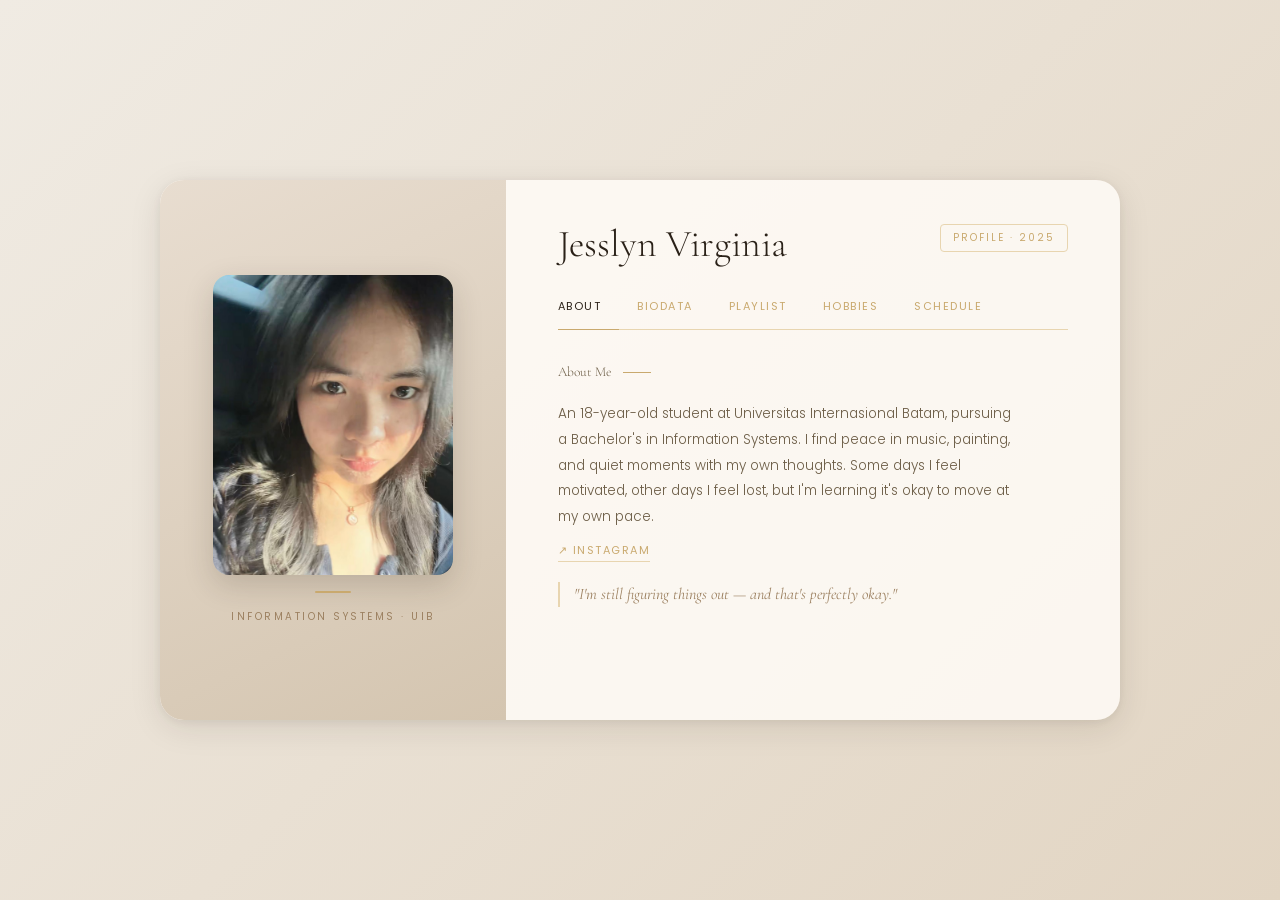
==== biodata.html @ 14ad8338 "Revision restore" ====
<!DOCTYPE html>
<html lang="en">
<head>
<meta charset="UTF-8">
<title>Jesslyn Virginia</title>

<!-- Google Fonts: Cormorant for elegant headings, Poppins for body text -->
<link href="https://fonts.googleapis.com/css2?family=Cormorant+Garamond:ital,wght@0,300;0,400;0,600;1,400&family=Poppins:wght@300;400;500&display=swap" rel="stylesheet">

<style>

/* ================================
   RESET - remove browser defaults
================================ */
* {
    margin: 0;
    padding: 0;
    box-sizing: border-box;
}

/* ================================
   BODY - page background
================================ */
body {
    font-family: 'Poppins', sans-serif;
    min-height: 100vh;
    display: flex;
    justify-content: center;
    align-items: center;
    padding: 30px 20px;

    /* warm cream gradient background */
    background: linear-gradient(135deg, #f0ebe3 0%, #e2d5c3 100%);
}

main {
    width: 100%;
    display: flex;
    justify-content: center;
}
/* ================================
   CARD - main container
================================ */
.card {
    width: 960px;
    max-width: 100%;
    min-height: 540px;
    background: rgba(255, 252, 247, 0.85);
    border-radius: 24px;
    display: flex;
    box-shadow: 0 8px 32px rgba(42, 33, 24, 0.10),
                0 2px 8px  rgba(42, 33, 24, 0.06);

    /* slide-up animation when page loads */
    animation: appear 0.7s ease both;
}

@keyframes appear {
    from { opacity: 0; transform: translateY(20px); }
    to   { opacity: 1; transform: translateY(0); }
}

/* ================================
   LEFT PANEL - photo
================================ */
.left-panel {
    width: 36%;
    background: linear-gradient(155deg, #e8ddd0, #d4c5b0);
    border-radius: 24px 0 0 24px;
    display: flex;
    flex-direction: column;
    justify-content: center;
    align-items: center;
    padding: 50px 30px;
    gap: 16px;
}

.photo-wrap {
    width: 240px;
    height: 300px;
    border-radius: 16px;
    overflow: hidden;
    box-shadow: 0 10px 30px rgba(42, 33, 24, 0.18);
    transition: transform 0.4s ease, box-shadow 0.4s ease;
}

.photo-wrap:hover {
    transform: scale(1.04) rotate(0.5deg);
    box-shadow: 0 18px 40px rgba(42, 33, 24, 0.25);
}

.photo-wrap img {
    width: 100%;
    height: 100%;
    object-fit: cover;
}

/* small label below photo */
.photo-label {
    font-size: 10px;
    letter-spacing: 2.5px;
    text-transform: uppercase;
    color: #9c8060;
    text-align: center;
}

/* decorative gold line */
.gold-line {
    width: 36px;
    height: 1.5px;
    background: #c9a96e;
    border-radius: 2px;
}

/* ================================
   RIGHT PANEL - content
================================ */
.right-panel {
    flex: 1;
    padding: 44px 52px;
    display: flex;
    flex-direction: column;
    position: relative;
    min-width: 0; /* prevents flex child from overflowing */
    overflow: hidden;
}

/* big name heading */
.name-title {
    font-family: 'Cormorant Garamond', serif;
    font-size: 38px;
    font-weight: 300;
    color: #2a2118;
    line-height: 1.1;
    margin-bottom: 32px;
}


/* small badge top right */
.badge {
    position: absolute;
    top: 44px;
    right: 52px;
    font-size: 10px;
    letter-spacing: 2px;
    text-transform: uppercase;
    color: #c9a96e;
    border: 1px solid #e8d5b0;
    padding: 5px 12px;
    border-radius: 4px;
}

/* ================================
   TABS - navigation buttons
================================ */
.tabs {
    display: flex;
    gap: 0;
    border-bottom: 1px solid #e8d5b0;
    margin-bottom: 30px;
}

.tabs button {
    background: none;
    border: none;
    font-family: 'Poppins', sans-serif;
    font-size: 11px;
    font-weight: 400;
    letter-spacing: 1.5px;
    text-transform: uppercase;
    color: #c9a96e;
    cursor: pointer;
    padding: 0 18px 14px;
    border-bottom: 1.5px solid transparent;
    margin-bottom: -1px;
    transition: color 0.25s, border-color 0.25s;
}

.tabs button:first-child {
    padding-left: 0;
}

.tabs button:hover {
    color: #8b6f47;
}

.tabs button.active {
    color: #2a2118;
    border-bottom-color: #c9a96e;
}

/* ================================
   SECTIONS - content for each tab
================================ */
.section {
    display: none;
    min-width: 0;
}

.section.active {
    display: block;
    animation: fadeUp 0.35s ease both;
}

@keyframes fadeUp {
    from { opacity: 0; transform: translateY(8px); }
    to   { opacity: 1; transform: translateY(0); }
}

/* section heading */
.section-title {
    font-family: 'Cormorant Garamond', serif;
    font-size: 22px;
    font-weight: 400;
    color: #2a2118;
    margin-bottom: 16px;
    display: flex;
    align-items: center;
    gap: 12px;
}

/* short decorative line after heading */
.section-title::after {
    content: '';
    display: inline-block;
    width: 28px;
    height: 1px;
    background: #c9a96e;
}

/* ================================
   ABOUT
================================ */
#about p {
    font-size: 13.5px;
    line-height: 1.9;
    color: #6b5c45;
    font-weight: 300;
    max-width: 460px;
}

#about a {
    display: inline-block;
    margin-top: 12px;
    font-size: 11px;
    letter-spacing: 1.5px;
    text-transform: uppercase;
    color: #c9a96e;
    text-decoration: none;
    border-bottom: 1px solid #e8d5b0;
    padding-bottom: 2px;
    transition: color 0.2s;
}

#about a:hover {
    color: #8b6f47;
}

.quote {
    margin-top: 20px;
    font-family: 'Cormorant Garamond', serif;
    font-style: italic;
    font-size: 16px;
    color: #9c8060;
    border-left: 2px solid #e8d5b0;
    padding-left: 14px;
    line-height: 1.6;
}

/* ================================
   BIODATA
================================ */
.bio-grid {
    display: grid;
    grid-template-columns: 1fr 1fr;
    gap: 10px 20px;
}

.bio-item {
    padding: 11px 14px;
    background: rgba(255, 255, 255, 0.6);
    border: 1px solid #e8d5b0;
    border-radius: 6px;
}

.bio-label {
    font-size: 9px;
    letter-spacing: 2px;
    text-transform: uppercase;
    color: #c9a96e;
    margin-bottom: 4px;
}

.bio-value {
    font-size: 13px;
    color: #2a2118;
}

/* ================================
   PLAYLIST
================================ */
.song-list {
    display: flex;
    flex-direction: column;
    gap: 8px;
}

.song-item {
    display: flex;
    align-items: center;
    gap: 14px;
    padding: 11px 16px;
    background: rgba(255, 255, 255, 0.5);
    border: 1px solid #e8d5b0;
    border-radius: 6px;
    transition: background 0.2s, border-color 0.2s;
}

.song-item:hover,
.song-item.playing {
    background: rgba(201, 169, 110, 0.08);
    border-color: rgba(201, 169, 110, 0.5);
}

.song-number {
    font-family: 'Cormorant Garamond', serif;
    font-style: italic;
    font-size: 16px;
    color: #c9a96e;
    min-width: 22px;
}

.song-info {
    flex: 1;
}

.song-title {
    font-size: 13.5px;
    color: #2a2118;
}

.song-artist {
    font-size: 11px;
    color: #c9a96e;
    margin-top: 2px;
}

.play-btn {
    width: 30px;
    height: 30px;
    border-radius: 50%;
    border: 1px solid #e8d5b0;
    background: white;
    color: #8b6f47;
    font-size: 10px;
    cursor: pointer;
    display: flex;
    align-items: center;
    justify-content: center;
    transition: background 0.2s, color 0.2s, transform 0.2s;
}

.play-btn:hover {
    background: #c9a96e;
    color: white;
    transform: scale(1.1);
}

.play-btn.paused {
    background: #c9a96e;
    color: white;
}

/* ================================
   HOBBIES
================================ */
.hobby-row {
    display: flex;
    gap: 12px;
    overflow-x: auto;
    padding-bottom: 8px;
    max-width: 100%;
    min-width: 0;
}

.hobby-row::-webkit-scrollbar { height: 3px; }
.hobby-row::-webkit-scrollbar-thumb {
    background: #e8d5b0;
    border-radius: 2px;
}

.hobby-card {
    flex: 0 0 148px;
    border-radius: 6px;
    overflow: hidden;
    border: 1px solid #e8d5b0;
    background: rgba(255, 255, 255, 0.5);
    transition: transform 0.3s ease, box-shadow 0.3s ease;
}

.hobby-card:hover {
    transform: translateY(-6px);
    box-shadow: 0 12px 28px rgba(42, 33, 24, 0.10);
}

.hobby-card img {
    width: 100%;
    height: 105px;
    object-fit: cover;
    display: block;
    transition: transform 0.4s ease;
}

.hobby-card:hover img {
    transform: scale(1.07);
}

.hobby-info {
    padding: 10px 12px;
}

.hobby-name {
    font-size: 12px;
    font-weight: 500;
    color: #2a2118;
}

.hobby-desc {
    font-size: 11px;
    color: #c9a96e;
    margin-top: 3px;
    line-height: 1.4;
}

.hobby-note {
    margin-top: 14px;
    font-family: 'Cormorant Garamond', serif;
    font-style: italic;
    font-size: 13px;
    color: #9c8060;
}

/* ================================
   SCHEDULE
================================ */
.schedule-table {
    width: 100%;
    border-collapse: collapse;
    font-size: 13px;
    margin-top: 4px;
}

.schedule-table thead th {
    text-align: left;
    padding: 10px 14px;
    font-size: 9px;
    letter-spacing: 2px;
    text-transform: uppercase;
    color: #c9a96e;
    font-weight: 400;
    border-bottom: 1px solid #e8d5b0;
}

.schedule-table tbody td {
    padding: 10px 14px;
    color: #6b5c45;
    border-bottom: 1px solid #f5ede0;
    transition: background 0.2s;
}

.schedule-table tbody td:first-child {
    font-family: 'Cormorant Garamond', serif;
    font-style: italic;
    font-size: 15px;
    color: #8b6f47;
}

.schedule-table tbody tr:hover td {
    background: rgba(201, 169, 110, 0.05);
}

/* ================================
   RESPONSIVE - mobile view
================================ */
@media (max-width: 720px) {
    .card {
        flex-direction: column;
    }
    .left-panel {
        width: 100%;
        border-radius: 24px 24px 0 0;
        padding: 36px 20px;
    }
    .right-panel {
        padding: 32px 24px;
    }
    .name-title {
        font-size: 28px;
    }
    .bio-grid {
        grid-template-columns: 1fr;
    }
    .badge {
        display: none;
    }
}

</style>
</head>
<body>
<main>
    <div class="card">

    <!-- ===== LEFT PANEL ===== -->
        <div class="left-panel">
            <div class="photo-wrap">
                <img src="Photo.jpeg" alt="Jesslyn Virginia">
            </div>
            <div class="gold-line"></div>
            <p class="photo-label">Information Systems · UIB</p>
        </div>

    <!-- ===== RIGHT PANEL ===== -->
        <div class="right-panel">

        <!-- badge top right corner -->
            <div class="badge">Profile · 2025</div>

        <!-- big name -->
            <h1 class="name-title">Jesslyn Virginia</h1>

        <!-- TABS -->
        
            <nav class="tabs">
                <button class="active" onclick="openTab('about', this)">About</button>
                <button onclick="openTab('biodata', this)">Biodata</button>
                <button onclick="openTab('playlist', this)">Playlist</button>
                <button onclick="openTab('hobby', this)">Hobbies</button>
                <button onclick="openTab('schedule', this)">Schedule</button>
            </nav>

        <!-- ===== ABOUT ===== -->
            <section id="about" class="section active">
                <p class="section-title">About Me</p>
                <p>
                    An 18-year-old student at Universitas Internasional Batam, pursuing a
                    Bachelor's in Information Systems. I find peace in music, painting, and
                    quiet moments with my own thoughts. Some days I feel motivated, other days
                    I feel lost, but I'm learning it's okay to move at my own pace.
                </p>
                <a href="https://www.instagram.com/jesslynvirginiaa/" target="_blank">↗ Instagram</a>
                <blockquote class="quote">
                    "I'm still figuring things out — and that's perfectly okay."
                </blockquote>
            </section>

        <!-- ===== BIODATA ===== -->
            <section id="biodata" class="section">
                <p class="section-title">Biodata</p>
                <div class="bio-grid">
                    <div class="bio-item">
                        <div class="bio-label">Full Name</div>
                        <div class="bio-value">Jesslyn Virginia</div>
                    </div>
                    <div class="bio-item">
                        <div class="bio-label">Student ID</div>
                        <div class="bio-value">2531041</div>
                    </div>
                    <div class="bio-item">
                        <div class="bio-label">Major</div>
                        <div class="bio-value">Information Systems</div>
                    </div>
                    <div class="bio-item">
                        <div class="bio-label">University</div>
                        <div class="bio-value">Universitas Internasional Batam</div>
                    </div>
                    <div class="bio-item">
                        <div class="bio-label">Semester</div>
                        <div class="bio-value">2</div>
                    </div>
                    <div class="bio-item">
                        <div class="bio-label">Email</div>
                        <div class="bio-value">jesslynvirginia2@gmail.com</div>
                    </div>
                </div>
            </section>

        <!-- ===== PLAYLIST ===== -->
            <section id="playlist" class="section">
                <p class="section-title">Playlist</p>
                <div class="song-list">

                    <div class="song-item" id="item-song1">
                        <span class="song-number">01</span>
                        <div class="song-info">
                            <div class="song-title">梦臆</div>
                            <div class="song-artist">邹沛沛</div>
                        </div>
                        <button class="play-btn" onclick="playSong('song1', this, 'item-song1')">▶</button>
                    </div>

                    <div class="song-item" id="item-song2">
                        <span class="song-number">02</span>
                        <div class="song-info">
                            <div class="song-title">惦念你</div>
                            <div class="song-artist">邹沛沛</div>
                        </div>
                        <button class="play-btn" onclick="playSong('song2', this, 'item-song2')">▶</button>
                    </div>

                    <div class="song-item" id="item-song3">
                        <span class="song-number">03</span>
                        <div class="song-info">
                            <div class="song-title">沉溺</div>
                            <div class="song-artist">邹沛沛</div>
                        </div>
                        <button class="play-btn" onclick="playSong('song3', this, 'item-song3')">▶</button>
                    </div>

                    <div class="song-item" id="item-song4">
                        <span class="song-number">04</span>
                        <div class="song-info">
                            <div class="song-title">恋人未满</div>
                            <div class="song-artist">胜屿</div>
                        </div>
                        <button class="play-btn" onclick="playSong('song4', this, 'item-song4')">▶</button>
                    </div>

                </div>

            <!-- hidden audio files -->
                <audio id="song1" src="mengyi.mp3"></audio>
                <audio id="song2" src="dnn.mp3"></audio>
                <audio id="song3" src="chenni.mp3"></audio>
                <audio id="song4" src="lrwm.mp3"></audio>
            </section>

        <!-- ===== HOBBIES ===== -->
            <section id="hobby" class="section">
                <p class="section-title">Hobbies</p>
                <div class="hobby-row">

                    <figure class="hobby-card">
                        <img src="Painting.jpeg" alt="Painting">
                        <figcaption class="hobby-info">
                            <div class="hobby-name">Painting</div>
                            <div class="hobby-desc">Emotions through color</div>
                        </figcaption>
                    </figure>

                    <figure class="hobby-card">
                        <img src="digi.jpeg" alt="Digital Art">
                        <figcaption class="hobby-info">
                            <div class="hobby-name">Digital Art</div>
                            <div class="hobby-desc">Thoughts brought to life</div>
                        </figcaption>
                    </figure>

                    <figure class="hobby-card">
                        <img src="digi2.jpeg" alt="Digital Art">
                        <figcaption class="hobby-info">
                            <div class="hobby-name">Digital Art</div>
                            <div class="hobby-desc">Blending colors freely</div>
                        </figcaption>
                    </figure>

                    <figure class="hobby-card">
                        <img src="flower.jpeg" alt="Flower Arrangement">
                        <figcaption class="hobby-info">
                            <div class="hobby-name">Florals</div>
                            <div class="hobby-desc">Calm in every bloom</div>
                        </figcaption>
                    </figure>

                    <figure class="hobby-card">
                        <img src="crochet.jpeg" alt="Crochet">
                        <figcaption class="hobby-info">
                            <div class="hobby-name">Crochet</div>
                            <div class="hobby-desc">Handcrafted with love</div>
                        </figcaption>
                    </figure>

                </div>
                <p class="hobby-note">These hobbies help me balance study and life.</p>
            </section>

        <!-- ===== SCHEDULE ===== -->
            <section id="schedule" class="section">
                <p class="section-title">Class Schedule</p>
                <div style="overflow-x: auto;">
                    <table class="schedule-table">
                        <thead>
                            <tr>
                                <th>Day</th>
                                <th>Time</th>
                                <th>Course</th>
                                <th>Room</th>
                            </tr>
                        </thead>
                        <tbody>
                            <tr><td>Monday</td>   <td>09:00 – 10:40</td><td>English II</td>        <td>A412</td></tr>
                            <tr><td>Monday</td>   <td>13:10 – 15:40</td><td>Operating Systems</td> <td>A314</td></tr>
                            <tr><td>Monday</td>   <td>20:35 – 22:15</td><td>Pancasila</td>         <td>Online</td></tr>
                            <tr><td>Tuesday</td>  <td>09:00 – 11:30</td><td>Database Systems</td>  <td>A316</td></tr>
                            <tr><td>Tuesday</td>  <td>13:10 – 15:40</td><td>Web Design</td>        <td>A316</td></tr>
                            <tr><td>Wednesday</td><td>09:00 – 11:30</td><td>Data Structures</td>   <td>A406</td></tr>
                            <tr><td>Wednesday</td><td>13:10 – 15:40</td><td>2D Animation</td>      <td>A406</td></tr>
                        </tbody>
                    </table>
                </div>
            </section>

        </div>
    </div>

</main>
<!-- ================================
     JAVASCRIPT
================================ -->
<script>

// ---- SWITCH TAB FUNCTION ----
function openTab(tabName, button) {

    // 1. hide all sections
    document.querySelectorAll('.section').forEach(function(s) {
        s.classList.remove('active');
    });

    // 2. deactivate all tab buttons
    document.querySelectorAll('.tabs button').forEach(function(b) {
        b.classList.remove('active');
    });

    // 3. show the selected section
    document.getElementById(tabName).classList.add('active');

    // 4. mark the clicked button as active
    button.classList.add('active');
}


// ---- PLAY / PAUSE SONG FUNCTION ----
function playSong(songId, button, itemId) {

    // get the audio element by id
    var song = document.getElementById(songId);

    // 1. stop all other songs first
    document.querySelectorAll('audio').forEach(function(a) {
        if (a !== song) {
            a.pause();
            a.currentTime = 0;
        }
    });

    // 2. reset all buttons and row highlights
    document.querySelectorAll('.play-btn').forEach(function(b) {
        b.textContent = '▶';
        b.classList.remove('paused');
    });
    document.querySelectorAll('.song-item').forEach(function(item) {
        item.classList.remove('playing');
    });

    // 3. play or pause the clicked song
    if (song.paused) {
        song.play();
        button.textContent = '⏸';
        button.classList.add('paused');
        document.getElementById(itemId).classList.add('playing');
    } else {
        song.pause();
        button.textContent = '▶';
        button.classList.remove('paused');
    }
}

</script>

</body>
</html>
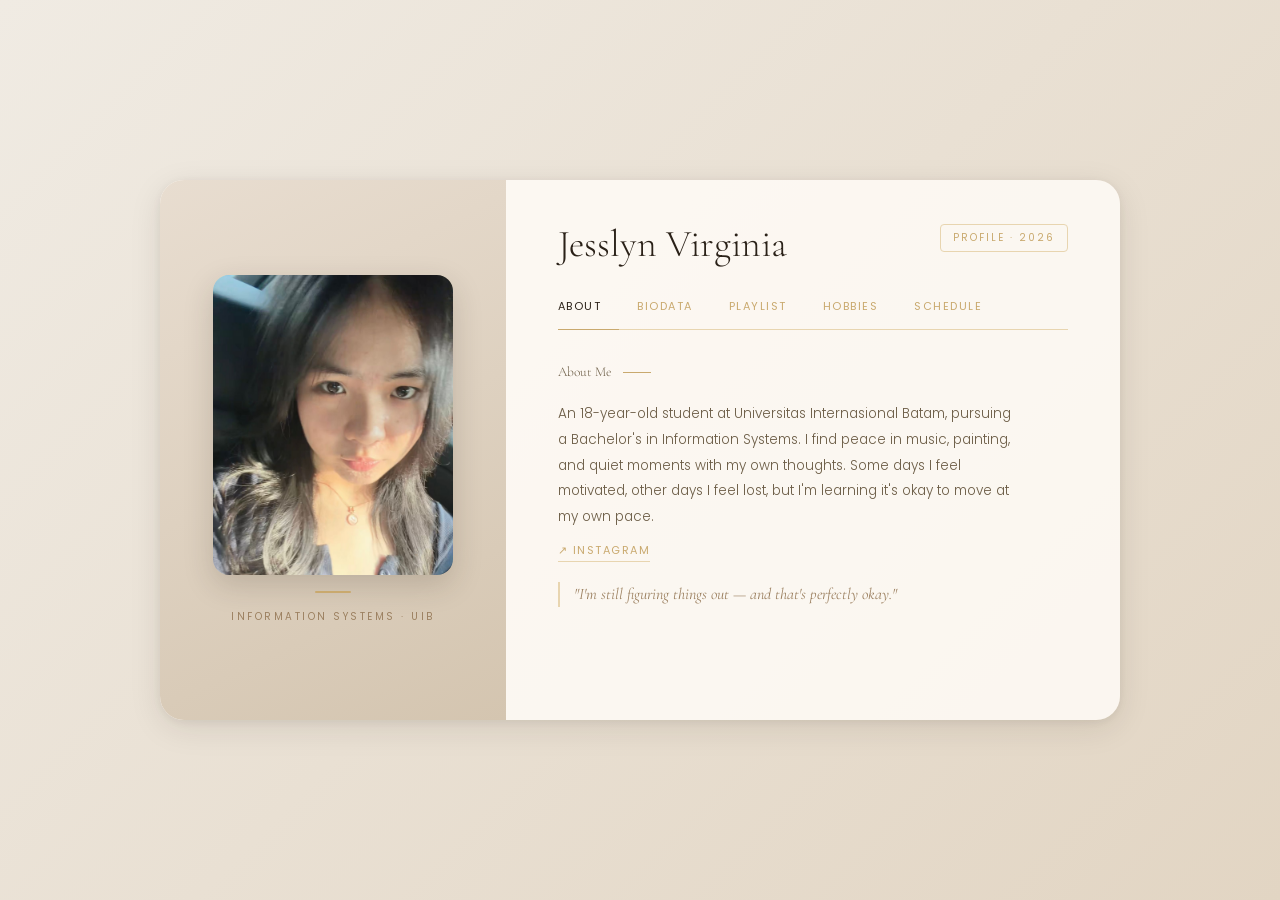
==== commit 1abfcbca: "last rev" ====
--- a/biodata.html
+++ b/biodata.html
@@ -524,7 +524,7 @@
         <div class="right-panel">
 
         <!-- badge top right corner -->
-            <div class="badge">Profile · 2025</div>
+            <div class="badge">Profile · 2026</div>
 
         <!-- big name -->
             <h1 class="name-title">Jesslyn Virginia</h1>
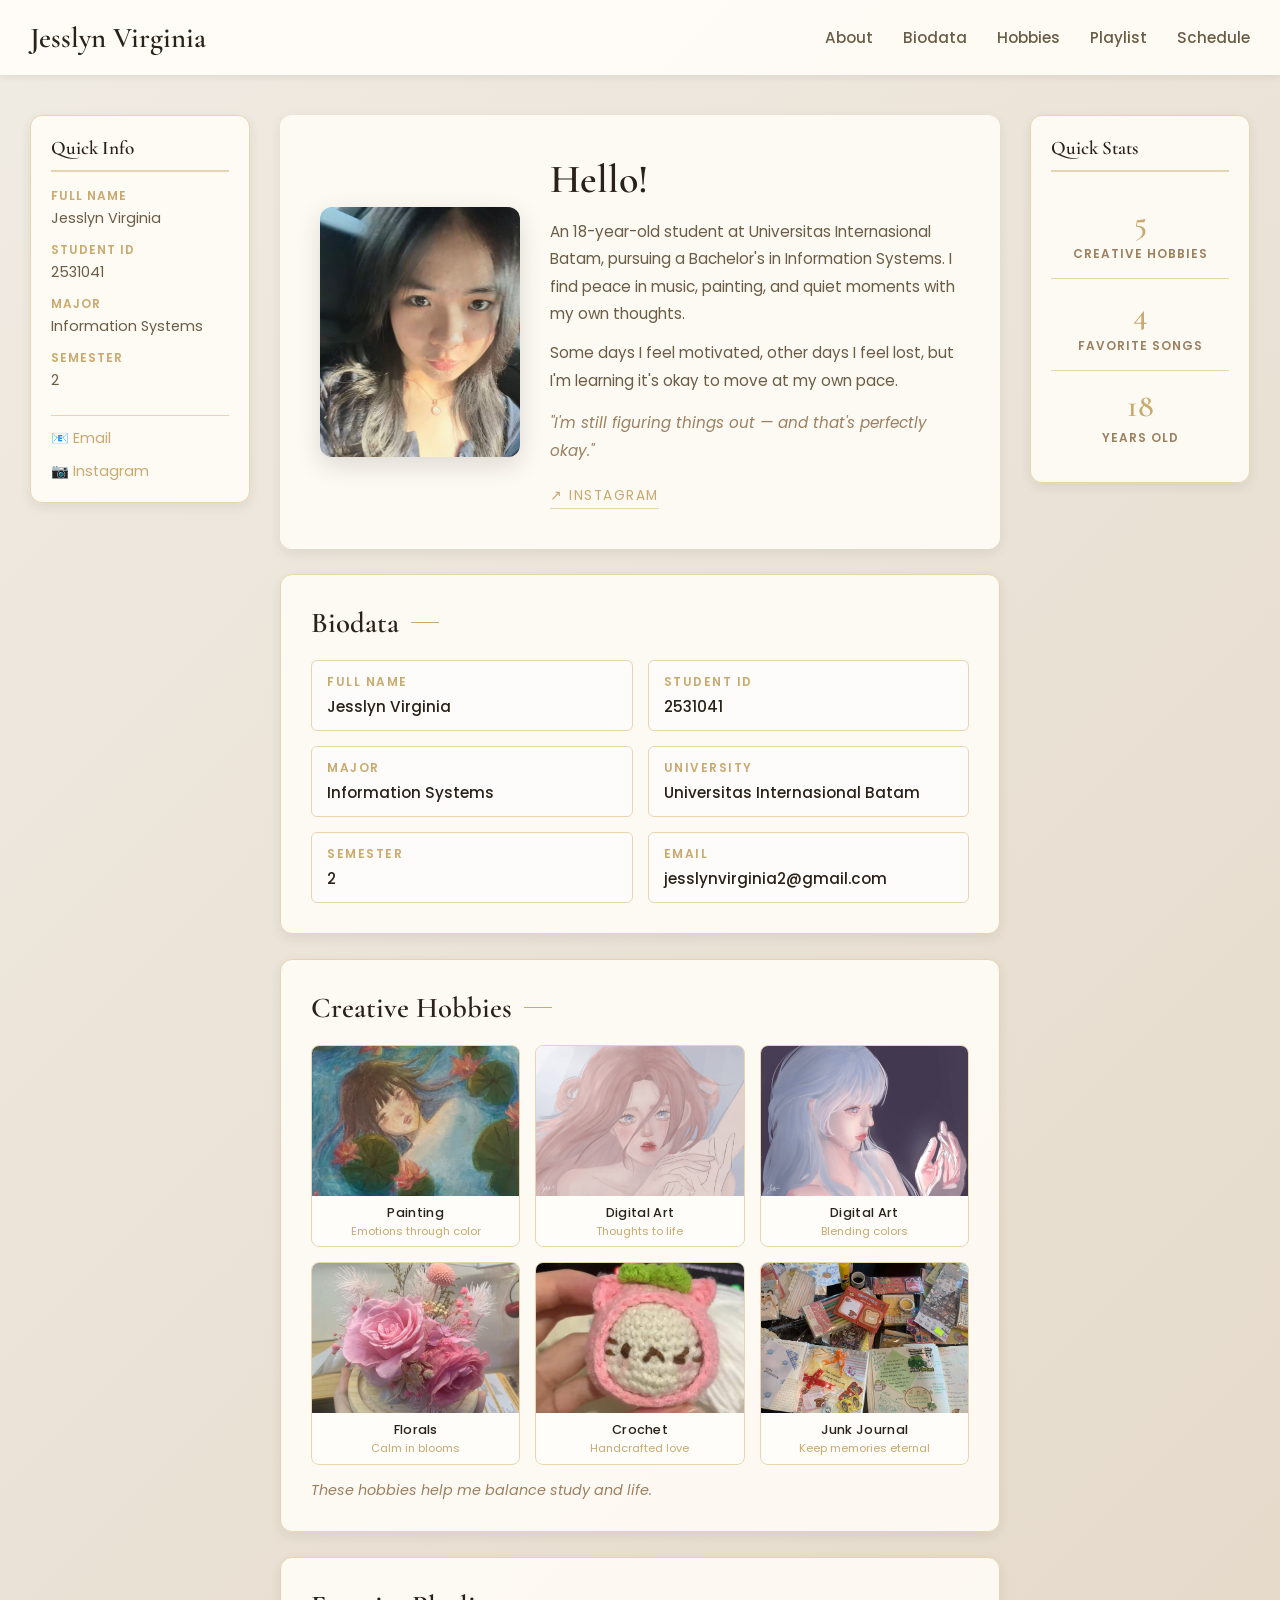
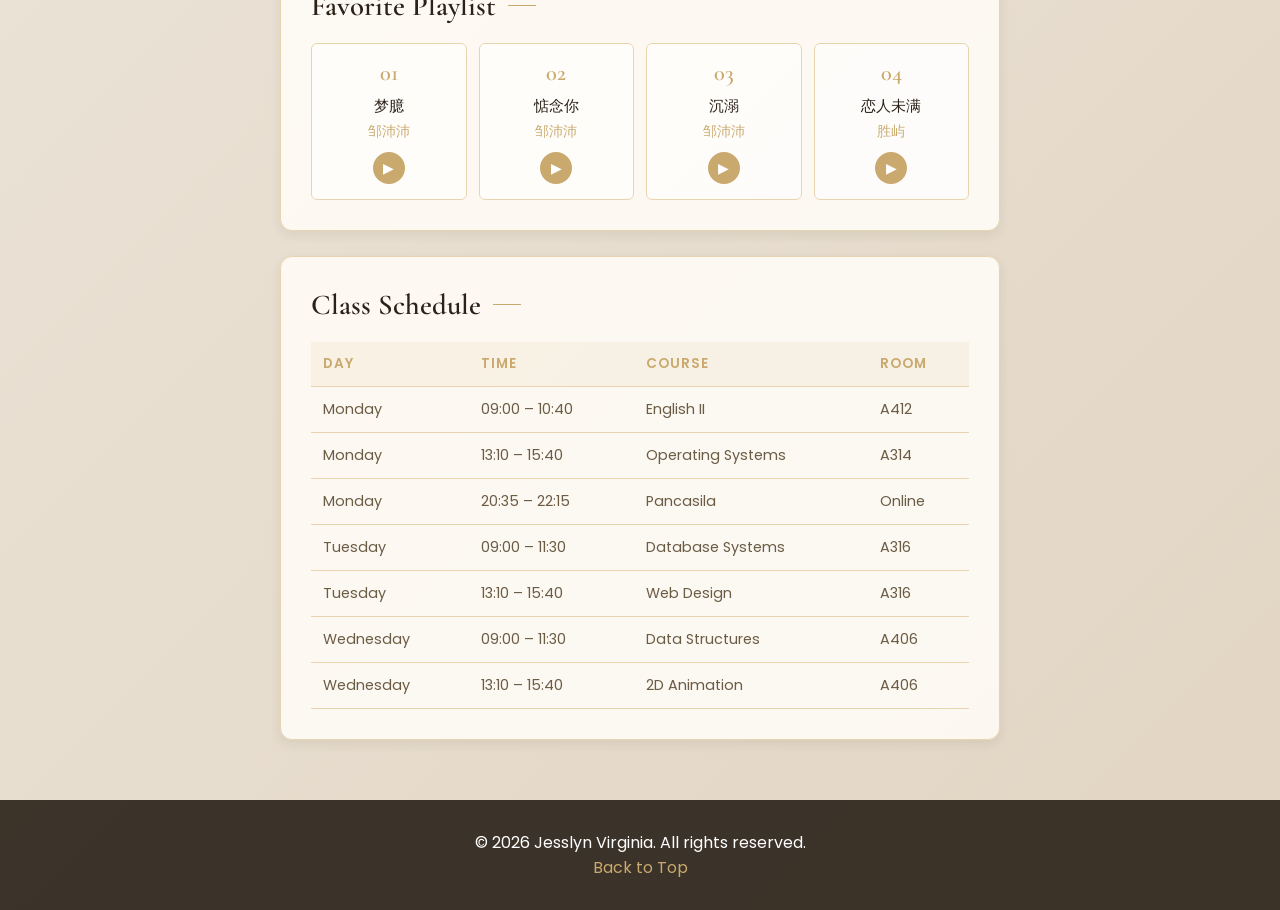
==== commit 5e961170: "aside, layout fix" ====
--- a/biodata.html
+++ b/biodata.html
@@ -1,562 +1,614 @@
 <!DOCTYPE html>
 <html lang="en">
 <head>
-<meta charset="UTF-8">
-<title>Jesslyn Virginia</title>
-
-<!-- Google Fonts: Cormorant for elegant headings, Poppins for body text -->
-<link href="https://fonts.googleapis.com/css2?family=Cormorant+Garamond:ital,wght@0,300;0,400;0,600;1,400&family=Poppins:wght@300;400;500&display=swap" rel="stylesheet">
-
-<style>
-
-/* ================================
-   RESET - remove browser defaults
-================================ */
-* {
-    margin: 0;
-    padding: 0;
-    box-sizing: border-box;
-}
-
-/* ================================
-   BODY - page background
-================================ */
-body {
-    font-family: 'Poppins', sans-serif;
-    min-height: 100vh;
-    display: flex;
-    justify-content: center;
-    align-items: center;
-    padding: 30px 20px;
-
-    /* warm cream gradient background */
-    background: linear-gradient(135deg, #f0ebe3 0%, #e2d5c3 100%);
-}
-
-main {
-    width: 100%;
-    display: flex;
-    justify-content: center;
-}
-/* ================================
-   CARD - main container
-================================ */
-.card {
-    width: 960px;
-    max-width: 100%;
-    min-height: 540px;
-    background: rgba(255, 252, 247, 0.85);
-    border-radius: 24px;
-    display: flex;
-    box-shadow: 0 8px 32px rgba(42, 33, 24, 0.10),
-                0 2px 8px  rgba(42, 33, 24, 0.06);
-
-    /* slide-up animation when page loads */
-    animation: appear 0.7s ease both;
-}
-
-@keyframes appear {
-    from { opacity: 0; transform: translateY(20px); }
-    to   { opacity: 1; transform: translateY(0); }
-}
-
-/* ================================
-   LEFT PANEL - photo
-================================ */
-.left-panel {
-    width: 36%;
-    background: linear-gradient(155deg, #e8ddd0, #d4c5b0);
-    border-radius: 24px 0 0 24px;
-    display: flex;
-    flex-direction: column;
-    justify-content: center;
-    align-items: center;
-    padding: 50px 30px;
-    gap: 16px;
-}
-
-.photo-wrap {
-    width: 240px;
-    height: 300px;
-    border-radius: 16px;
-    overflow: hidden;
-    box-shadow: 0 10px 30px rgba(42, 33, 24, 0.18);
-    transition: transform 0.4s ease, box-shadow 0.4s ease;
-}
-
-.photo-wrap:hover {
-    transform: scale(1.04) rotate(0.5deg);
-    box-shadow: 0 18px 40px rgba(42, 33, 24, 0.25);
-}
-
-.photo-wrap img {
-    width: 100%;
-    height: 100%;
-    object-fit: cover;
-}
-
-/* small label below photo */
-.photo-label {
-    font-size: 10px;
-    letter-spacing: 2.5px;
-    text-transform: uppercase;
-    color: #9c8060;
-    text-align: center;
-}
-
-/* decorative gold line */
-.gold-line {
-    width: 36px;
-    height: 1.5px;
-    background: #c9a96e;
-    border-radius: 2px;
-}
-
-/* ================================
-   RIGHT PANEL - content
-================================ */
-.right-panel {
-    flex: 1;
-    padding: 44px 52px;
-    display: flex;
-    flex-direction: column;
-    position: relative;
-    min-width: 0; /* prevents flex child from overflowing */
-    overflow: hidden;
-}
-
-/* big name heading */
-.name-title {
-    font-family: 'Cormorant Garamond', serif;
-    font-size: 38px;
-    font-weight: 300;
-    color: #2a2118;
-    line-height: 1.1;
-    margin-bottom: 32px;
-}
-
-
-/* small badge top right */
-.badge {
-    position: absolute;
-    top: 44px;
-    right: 52px;
-    font-size: 10px;
-    letter-spacing: 2px;
-    text-transform: uppercase;
-    color: #c9a96e;
-    border: 1px solid #e8d5b0;
-    padding: 5px 12px;
-    border-radius: 4px;
-}
-
-/* ================================
-   TABS - navigation buttons
-================================ */
-.tabs {
-    display: flex;
-    gap: 0;
-    border-bottom: 1px solid #e8d5b0;
-    margin-bottom: 30px;
-}
-
-.tabs button {
-    background: none;
-    border: none;
-    font-family: 'Poppins', sans-serif;
-    font-size: 11px;
-    font-weight: 400;
-    letter-spacing: 1.5px;
-    text-transform: uppercase;
-    color: #c9a96e;
-    cursor: pointer;
-    padding: 0 18px 14px;
-    border-bottom: 1.5px solid transparent;
-    margin-bottom: -1px;
-    transition: color 0.25s, border-color 0.25s;
-}
-
-.tabs button:first-child {
-    padding-left: 0;
-}
-
-.tabs button:hover {
-    color: #8b6f47;
-}
-
-.tabs button.active {
-    color: #2a2118;
-    border-bottom-color: #c9a96e;
-}
-
-/* ================================
-   SECTIONS - content for each tab
-================================ */
-.section {
-    display: none;
-    min-width: 0;
-}
-
-.section.active {
-    display: block;
-    animation: fadeUp 0.35s ease both;
-}
-
-@keyframes fadeUp {
-    from { opacity: 0; transform: translateY(8px); }
-    to   { opacity: 1; transform: translateY(0); }
-}
-
-/* section heading */
-.section-title {
-    font-family: 'Cormorant Garamond', serif;
-    font-size: 22px;
-    font-weight: 400;
-    color: #2a2118;
-    margin-bottom: 16px;
-    display: flex;
-    align-items: center;
-    gap: 12px;
-}
-
-/* short decorative line after heading */
-.section-title::after {
-    content: '';
-    display: inline-block;
-    width: 28px;
-    height: 1px;
-    background: #c9a96e;
-}
-
-/* ================================
-   ABOUT
-================================ */
-#about p {
-    font-size: 13.5px;
-    line-height: 1.9;
-    color: #6b5c45;
-    font-weight: 300;
-    max-width: 460px;
-}
-
-#about a {
-    display: inline-block;
-    margin-top: 12px;
-    font-size: 11px;
-    letter-spacing: 1.5px;
-    text-transform: uppercase;
-    color: #c9a96e;
-    text-decoration: none;
-    border-bottom: 1px solid #e8d5b0;
-    padding-bottom: 2px;
-    transition: color 0.2s;
-}
-
-#about a:hover {
-    color: #8b6f47;
-}
-
-.quote {
-    margin-top: 20px;
-    font-family: 'Cormorant Garamond', serif;
-    font-style: italic;
-    font-size: 16px;
-    color: #9c8060;
-    border-left: 2px solid #e8d5b0;
-    padding-left: 14px;
-    line-height: 1.6;
-}
-
-/* ================================
-   BIODATA
-================================ */
-.bio-grid {
-    display: grid;
-    grid-template-columns: 1fr 1fr;
-    gap: 10px 20px;
-}
-
-.bio-item {
-    padding: 11px 14px;
-    background: rgba(255, 255, 255, 0.6);
-    border: 1px solid #e8d5b0;
-    border-radius: 6px;
-}
-
-.bio-label {
-    font-size: 9px;
-    letter-spacing: 2px;
-    text-transform: uppercase;
-    color: #c9a96e;
-    margin-bottom: 4px;
-}
-
-.bio-value {
-    font-size: 13px;
-    color: #2a2118;
-}
-
-/* ================================
-   PLAYLIST
-================================ */
-.song-list {
-    display: flex;
-    flex-direction: column;
-    gap: 8px;
-}
-
-.song-item {
-    display: flex;
-    align-items: center;
-    gap: 14px;
-    padding: 11px 16px;
-    background: rgba(255, 255, 255, 0.5);
-    border: 1px solid #e8d5b0;
-    border-radius: 6px;
-    transition: background 0.2s, border-color 0.2s;
-}
-
-.song-item:hover,
-.song-item.playing {
-    background: rgba(201, 169, 110, 0.08);
-    border-color: rgba(201, 169, 110, 0.5);
-}
-
-.song-number {
-    font-family: 'Cormorant Garamond', serif;
-    font-style: italic;
-    font-size: 16px;
-    color: #c9a96e;
-    min-width: 22px;
-}
-
-.song-info {
-    flex: 1;
-}
-
-.song-title {
-    font-size: 13.5px;
-    color: #2a2118;
-}
-
-.song-artist {
-    font-size: 11px;
-    color: #c9a96e;
-    margin-top: 2px;
-}
-
-.play-btn {
-    width: 30px;
-    height: 30px;
-    border-radius: 50%;
-    border: 1px solid #e8d5b0;
-    background: white;
-    color: #8b6f47;
-    font-size: 10px;
-    cursor: pointer;
-    display: flex;
-    align-items: center;
-    justify-content: center;
-    transition: background 0.2s, color 0.2s, transform 0.2s;
-}
-
-.play-btn:hover {
-    background: #c9a96e;
-    color: white;
-    transform: scale(1.1);
-}
-
-.play-btn.paused {
-    background: #c9a96e;
-    color: white;
-}
-
-/* ================================
-   HOBBIES
-================================ */
-.hobby-row {
-    display: flex;
-    gap: 12px;
-    overflow-x: auto;
-    padding-bottom: 8px;
-    max-width: 100%;
-    min-width: 0;
-}
-
-.hobby-row::-webkit-scrollbar { height: 3px; }
-.hobby-row::-webkit-scrollbar-thumb {
-    background: #e8d5b0;
-    border-radius: 2px;
-}
-
-.hobby-card {
-    flex: 0 0 148px;
-    border-radius: 6px;
-    overflow: hidden;
-    border: 1px solid #e8d5b0;
-    background: rgba(255, 255, 255, 0.5);
-    transition: transform 0.3s ease, box-shadow 0.3s ease;
-}
-
-.hobby-card:hover {
-    transform: translateY(-6px);
-    box-shadow: 0 12px 28px rgba(42, 33, 24, 0.10);
-}
-
-.hobby-card img {
-    width: 100%;
-    height: 105px;
-    object-fit: cover;
-    display: block;
-    transition: transform 0.4s ease;
-}
-
-.hobby-card:hover img {
-    transform: scale(1.07);
-}
-
-.hobby-info {
-    padding: 10px 12px;
-}
-
-.hobby-name {
-    font-size: 12px;
-    font-weight: 500;
-    color: #2a2118;
-}
-
-.hobby-desc {
-    font-size: 11px;
-    color: #c9a96e;
-    margin-top: 3px;
-    line-height: 1.4;
-}
-
-.hobby-note {
-    margin-top: 14px;
-    font-family: 'Cormorant Garamond', serif;
-    font-style: italic;
-    font-size: 13px;
-    color: #9c8060;
-}
-
-/* ================================
-   SCHEDULE
-================================ */
-.schedule-table {
-    width: 100%;
-    border-collapse: collapse;
-    font-size: 13px;
-    margin-top: 4px;
-}
-
-.schedule-table thead th {
-    text-align: left;
-    padding: 10px 14px;
-    font-size: 9px;
-    letter-spacing: 2px;
-    text-transform: uppercase;
-    color: #c9a96e;
-    font-weight: 400;
-    border-bottom: 1px solid #e8d5b0;
-}
-
-.schedule-table tbody td {
-    padding: 10px 14px;
-    color: #6b5c45;
-    border-bottom: 1px solid #f5ede0;
-    transition: background 0.2s;
-}
-
-.schedule-table tbody td:first-child {
-    font-family: 'Cormorant Garamond', serif;
-    font-style: italic;
-    font-size: 15px;
-    color: #8b6f47;
-}
-
-.schedule-table tbody tr:hover td {
-    background: rgba(201, 169, 110, 0.05);
-}
-
-/* ================================
-   RESPONSIVE - mobile view
-================================ */
-@media (max-width: 720px) {
-    .card {
-        flex-direction: column;
-    }
-    .left-panel {
-        width: 100%;
-        border-radius: 24px 24px 0 0;
-        padding: 36px 20px;
-    }
-    .right-panel {
-        padding: 32px 24px;
-    }
-    .name-title {
-        font-size: 28px;
-    }
-    .bio-grid {
-        grid-template-columns: 1fr;
-    }
-    .badge {
-        display: none;
-    }
-}
-
-</style>
+    <meta charset="UTF-8">
+    <meta name="viewport" content="width=device-width, initial-scale=1.0">
+    <title>Jesslyn Virginia</title>
+
+    <link href="https://fonts.googleapis.com/css2?family=Cormorant+Garamond:ital,wght@0,300;0,400;0,600;1,400&family=Poppins:wght@300;400;500&display=swap" rel="stylesheet">
+
+    <style>
+        * {
+            margin: 0;
+            padding: 0;
+            box-sizing: border-box;
+        }
+
+        html {
+            scroll-behavior: smooth;
+            scroll-padding-top: 100px;
+        }
+
+        body {
+            font-family: 'Poppins', sans-serif;
+            background: linear-gradient(135deg, #f0ebe3 0%, #e2d5c3 100%);
+            color: #2a2118;
+            min-height: 100vh;
+        }
+
+        header {
+            background: rgba(255, 252, 247, 0.95);
+            padding: 20px 0;
+            box-shadow: 0 2px 8px rgba(42, 33, 24, 0.08);
+            position: sticky;
+            top: 0;
+            z-index: 100;
+        }
+
+        .header-container {
+            max-width: 1400px;
+            margin: 0 auto;
+            padding: 0 30px;
+            display: flex;
+            justify-content: space-between;
+            align-items: center;
+        }
+
+        header h1 {
+            font-family: 'Cormorant Garamond', serif;
+            font-size: 1.8rem;
+            font-weight: 600;
+            color: #2a2118;
+        }
+
+        nav {
+            display: flex;
+            gap: 30px;
+        }
+
+        nav a {
+            text-decoration: none;
+            color: #6b5c45;
+            font-size: 0.95rem;
+            font-weight: 500;
+            transition: color 0.3s;
+        }
+
+        nav a:hover {
+            color: #c9a96e;
+        }
+
+        .container {
+            max-width: 1400px;
+            margin: 40px auto;
+            padding: 0 30px;
+            display: grid;
+            grid-template-columns: 220px 1fr 220px;
+            gap: 30px;
+            align-items: start;
+        }
+
+        /* ================================
+           LEFT ASIDE
+        ================================ */
+        .left-aside {
+            background: rgba(255, 252, 247, 0.9);
+            border: 1px solid #e8d5b0;
+            border-radius: 12px;
+            padding: 20px;
+            box-shadow: 0 4px 12px rgba(42, 33, 24, 0.08);
+            position: sticky;
+            top: 100px;
+            height: fit-content;
+        }
+
+        .aside-title {
+            font-family: 'Cormorant Garamond', serif;
+            font-size: 1.2rem;
+            font-weight: 600;
+            color: #2a2118;
+            margin-bottom: 15px;
+            padding-bottom: 10px;
+            border-bottom: 2px solid #e8d5b0;
+        }
+
+        .aside-content {
+            display: flex;
+            flex-direction: column;
+            gap: 12px;
+        }
+
+        .aside-item {
+            font-size: 0.9rem;
+            color: #6b5c45;
+        }
+
+        .aside-item label {
+            font-size: 0.75rem;
+            text-transform: uppercase;
+            letter-spacing: 1px;
+            color: #c9a96e;
+            font-weight: 600;
+            display: block;
+            margin-bottom: 3px;
+        }
+
+        .aside-item a {
+            color: #c9a96e;
+            text-decoration: none;
+            transition: color 0.3s;
+        }
+
+        .aside-item a:hover {
+            color: #2a2118;
+        }
+
+        /* ================================
+           MAIN CONTENT
+        ================================ */
+        main {
+            display: flex;
+            flex-direction: column;
+            gap: 25px;
+        }
+
+        .hero {
+            display: flex;
+            gap: 30px;
+            align-items: center;
+            background: rgba(255, 252, 247, 0.9);
+            padding: 40px;
+            border-radius: 12px;
+            box-shadow: 0 4px 12px rgba(42, 33, 24, 0.08);
+        }
+
+        .hero-photo {
+            flex-shrink: 0;
+        }
+
+        .photo-wrap {
+            width: 200px;
+            height: 250px;
+            border-radius: 12px;
+            overflow: hidden;
+            box-shadow: 0 8px 24px rgba(42, 33, 24, 0.15);
+            transition: transform 0.4s ease;
+        }
+
+        .photo-wrap:hover {
+            transform: scale(1.04) rotate(0.5deg);
+        }
+
+        .photo-wrap img {
+            width: 100%;
+            height: 100%;
+            object-fit: cover;
+        }
+
+        .hero-content {
+            flex: 1;
+        }
+
+        .hero-content h2 {
+            font-family: 'Cormorant Garamond', serif;
+            font-size: 2.5rem;
+            font-weight: 600;
+            margin-bottom: 15px;
+            color: #2a2118;
+        }
+
+        .hero-content p {
+            font-size: 0.95rem;
+            color: #6b5c45;
+            line-height: 1.8;
+            margin-bottom: 12px;
+        }
+
+        .hero-content a {
+            display: inline-block;
+            margin-top: 10px;
+            font-size: 0.85rem;
+            letter-spacing: 1.5px;
+            text-transform: uppercase;
+            color: #c9a96e;
+            text-decoration: none;
+            border-bottom: 1px solid #e8d5b0;
+            padding-bottom: 2px;
+            transition: color 0.2s;
+        }
+
+        .hero-content a:hover {
+            color: #8b6f47;
+        }
+
+        .card {
+            background: rgba(255, 252, 247, 0.9);
+            border: 1px solid #e8d5b0;
+            border-radius: 12px;
+            padding: 30px;
+            box-shadow: 0 4px 12px rgba(42, 33, 24, 0.08);
+        }
+
+        .card h2 {
+            font-family: 'Cormorant Garamond', serif;
+            font-size: 1.8rem;
+            font-weight: 600;
+            margin-bottom: 20px;
+            color: #2a2118;
+            display: flex;
+            align-items: center;
+            gap: 12px;
+        }
+
+        .card h2::after {
+            content: '';
+            display: inline-block;
+            width: 28px;
+            height: 1px;
+            background: #c9a96e;
+        }
+
+        /* BIODATA */
+        .bio-grid {
+            display: grid;
+            grid-template-columns: 1fr 1fr;
+            gap: 15px;
+        }
+
+        .bio-item {
+            background: rgba(255, 255, 255, 0.6);
+            padding: 12px 15px;
+            border: 1px solid #e8d5b0;
+            border-radius: 6px;
+        }
+
+        .bio-label {
+            font-size: 0.75rem;
+            text-transform: uppercase;
+            letter-spacing: 1.5px;
+            color: #c9a96e;
+            font-weight: 600;
+            margin-bottom: 4px;
+        }
+
+        .bio-value {
+            font-size: 0.95rem;
+            color: #2a2118;
+            font-weight: 500;
+        }
+
+        /* HOBBIES */
+        .hobby-gallery {
+            display: grid;
+            grid-template-columns: repeat(3, 1fr);
+            gap: 15px;
+        }
+
+        .hobby-gallery figure:nth-child(4) {
+            grid-column: 1 / span 1;
+            margin-left: auto;
+            margin-right: auto;
+            width: 100%;
+        }
+
+        .hobby-gallery figure:nth-child(5) {
+            grid-column: 2 / span 1;
+            margin-left: auto;
+            margin-right: auto;
+            width: 100%;
+        }
+
+        .hobby-card {
+            border-radius: 8px;
+            overflow: hidden;
+            border: 1px solid #e8d5b0;
+            background: rgba(255, 255, 255, 0.6);
+            transition: all 0.3s ease;
+            position: relative;
+        }
+
+        .hobby-card:hover {
+            transform: translateY(-6px);
+            box-shadow: 0 10px 24px rgba(42, 33, 24, 0.1);
+        }
+
+        .hobby-card img {
+            width: 100%;
+            height: 150px;
+            object-fit: cover;
+            transition: transform 0.4s ease;
+            display: block;
+        }
+
+        .hobby-card:hover img {
+            transform: scale(1.08);
+        }
+
+        .hobby-info {
+            padding: 8px 6px;
+            text-align: center;
+        }
+
+        .hobby-name {
+            font-family: 'Poppins', sans-serif;
+            font-size: 0.8rem;
+            font-weight: 500;
+            color: #2a2118;
+            letter-spacing: 0.3px;
+        }
+
+        .hobby-desc {
+            font-size: 0.7rem;
+            color: #c9a96e;
+            margin-top: 3px;
+            line-height: 1.2;
+        }
+
+        /* PLAYLIST */
+        .song-grid {
+            display: grid;
+            grid-template-columns: repeat(4, 1fr);
+            gap: 12px;
+        }
+
+        .song-card {
+            background: rgba(255, 255, 255, 0.6);
+            padding: 15px;
+            border: 1px solid #e8d5b0;
+            border-radius: 6px;
+            text-align: center;
+            transition: all 0.3s ease;
+            cursor: pointer;
+            position: relative;
+        }
+
+        .song-card:hover {
+            background: rgba(201, 169, 110, 0.08);
+            border-color: rgba(201, 169, 110, 0.5);
+        }
+
+        .song-number {
+            font-family: 'Cormorant Garamond', serif;
+            font-size: 1.4rem;
+            font-weight: 600;
+            color: #c9a96e;
+        }
+
+        .song-title {
+            font-size: 0.95rem;
+            color: #2a2118;
+            font-weight: 500;
+            margin: 8px 0 5px 0;
+        }
+
+        .song-artist {
+            font-size: 0.85rem;
+            color: #c9a96e;
+            margin-bottom: 10px;
+        }
+
+        .play-btn {
+            background: #c9a96e;
+            border: none;
+            color: white;
+            width: 32px;
+            height: 32px;
+            border-radius: 50%;
+            cursor: pointer;
+            font-size: 0.85rem;
+            transition: all 0.3s ease;
+            display: inline-flex;
+            align-items: center;
+            justify-content: center;
+        }
+
+        .play-btn:hover {
+            background: #8b6f47;
+            transform: scale(1.1);
+        }
+
+        /* SCHEDULE */
+        .schedule-table {
+            width: 100%;
+            border-collapse: collapse;
+            margin-top: 15px;
+        }
+
+        .schedule-table thead {
+            background: rgba(201, 169, 110, 0.1);
+        }
+
+        .schedule-table th {
+            padding: 12px;
+            text-align: left;
+            font-size: 0.85rem;
+            text-transform: uppercase;
+            letter-spacing: 1px;
+            color: #c9a96e;
+            font-weight: 600;
+            border-bottom: 1px solid #e8d5b0;
+        }
+
+        .schedule-table td {
+            padding: 12px;
+            color: #6b5c45;
+            border-bottom: 1px solid #e8d5b0;
+            font-size: 0.9rem;
+        }
+
+        .schedule-table tbody tr:hover {
+            background: rgba(201, 169, 110, 0.05);
+        }
+
+        /* ================================
+           RIGHT ASIDE
+        ================================ */
+        .right-aside {
+            background: rgba(255, 252, 247, 0.9);
+            border: 1px solid #e8d5b0;
+            border-radius: 12px;
+            padding: 20px;
+            box-shadow: 0 4px 12px rgba(42, 33, 24, 0.08);
+            position: sticky;
+            top: 100px;
+            height: fit-content;
+        }
+
+        .stat-box {
+            text-align: center;
+            padding: 15px 0;
+            border-bottom: 1px solid #e8d5b0;
+        }
+
+        .stat-box:last-child {
+            border-bottom: none;
+        }
+
+        .stat-number {
+            font-family: 'Cormorant Garamond', serif;
+            font-size: 2rem;
+            font-weight: 600;
+            color: #c9a96e;
+        }
+
+        .stat-label {
+            font-size: 0.75rem;
+            text-transform: uppercase;
+            letter-spacing: 1px;
+            color: #9c8060;
+            font-weight: 600;
+            margin-top: 4px;
+        }
+
+        footer {
+            background: rgba(42, 33, 24, 0.9);
+            color: white;
+            text-align: center;
+            padding: 30px 0;
+            margin-top: 60px;
+        }
+
+        footer a {
+            color: #c9a96e;
+            text-decoration: none;
+        }
+
+        @media (max-width: 1024px) {
+            .container {
+                grid-template-columns: 1fr;
+            }
+
+            .left-aside,
+            .right-aside {
+                position: static;
+                width: 100%;
+            }
+
+            .hero {
+                flex-direction: column;
+                text-align: center;
+            }
+
+            .bio-grid {
+                grid-template-columns: 1fr;
+            }
+
+            .song-grid {
+                grid-template-columns: 1fr;
+            }
+        }
+
+        @media (max-width: 768px) {
+            .header-container {
+                flex-direction: column;
+                gap: 15px;
+            }
+
+            nav {
+                gap: 15px;
+                flex-wrap: wrap;
+                justify-content: center;
+            }
+
+            .hobby-gallery {
+                grid-template-columns: repeat(3, 1fr);
+            }
+
+            .song-grid {
+                grid-template-columns: repeat(2, 1fr);
+            }
+        }
+    </style>
 </head>
 <body>
-<main>
-    <div class="card">
-
-    <!-- ===== LEFT PANEL ===== -->
-        <div class="left-panel">
-            <div class="photo-wrap">
-                <img src="Photo.jpeg" alt="Jesslyn Virginia">
+
+    <!-- HEADER -->
+    <header>
+        <div class="header-container">
+            <h1>Jesslyn Virginia</h1>
+            <nav>
+                <a href="#about">About</a>
+                <a href="#biodata">Biodata</a>
+                <a href="#hobbies">Hobbies</a>
+                <a href="#playlist">Playlist</a>
+                <a href="#schedule">Schedule</a>
+            </nav>
+        </div>
+    </header>
+
+    <!-- MAIN LAYOUT -->
+    <div class="container">
+
+        <!-- LEFT ASIDE -->
+        <aside class="left-aside">
+            <h3 class="aside-title">Quick Info</h3>
+            <div class="aside-content">
+                <div class="aside-item">
+                    <label>Full Name</label>
+                    Jesslyn Virginia
+                </div>
+                <div class="aside-item">
+                    <label>Student ID</label>
+                    2531041
+                </div>
+                <div class="aside-item">
+                    <label>Major</label>
+                    Information Systems
+                </div>
+                <div class="aside-item">
+                    <label>Semester</label>
+                    2
+                </div>
+                <div class="aside-item" style="margin-top: 12px; padding-top: 12px; border-top: 1px solid #e8d5b0;">
+                    <a href="mailto:jesslynvirginia2@gmail.com">📧 Email</a>
+                </div>
+                <div class="aside-item">
+                    <a href="https://www.instagram.com/jesslynvirginiaa/" target="_blank">📷 Instagram</a>
+                </div>
             </div>
-            <div class="gold-line"></div>
-            <p class="photo-label">Information Systems · UIB</p>
-        </div>
-
-    <!-- ===== RIGHT PANEL ===== -->
-        <div class="right-panel">
-
-        <!-- badge top right corner -->
-            <div class="badge">Profile · 2026</div>
-
-        <!-- big name -->
-            <h1 class="name-title">Jesslyn Virginia</h1>
-
-        <!-- TABS -->
-        
-            <nav class="tabs">
-                <button class="active" onclick="openTab('about', this)">About</button>
-                <button onclick="openTab('biodata', this)">Biodata</button>
-                <button onclick="openTab('playlist', this)">Playlist</button>
-                <button onclick="openTab('hobby', this)">Hobbies</button>
-                <button onclick="openTab('schedule', this)">Schedule</button>
-            </nav>
-
-        <!-- ===== ABOUT ===== -->
-            <section id="about" class="section active">
-                <p class="section-title">About Me</p>
-                <p>
-                    An 18-year-old student at Universitas Internasional Batam, pursuing a
-                    Bachelor's in Information Systems. I find peace in music, painting, and
-                    quiet moments with my own thoughts. Some days I feel motivated, other days
-                    I feel lost, but I'm learning it's okay to move at my own pace.
-                </p>
-                <a href="https://www.instagram.com/jesslynvirginiaa/" target="_blank">↗ Instagram</a>
-                <blockquote class="quote">
-                    "I'm still figuring things out — and that's perfectly okay."
-                </blockquote>
+        </aside>
+
+        <!-- MAIN CONTENT -->
+        <main>
+
+            <!-- HERO SECTION -->
+            <section id="about" class="hero">
+                <div class="hero-photo">
+                    <div class="photo-wrap">
+                        <img src="Photo.jpeg" alt="Jesslyn Virginia">
+                    </div>
+                </div>
+                <div class="hero-content">
+                    <h2>Hello!</h2>
+                    <p>
+                        An 18-year-old student at Universitas Internasional Batam, pursuing a 
+                        Bachelor's in Information Systems. I find peace in music, painting, and 
+                        quiet moments with my own thoughts.
+                    </p>
+                    <p>
+                        Some days I feel motivated, other days I feel lost, but I'm learning it's 
+                        okay to move at my own pace.
+                    </p>
+                    <p style="font-style: italic; margin-top: 15px; color: #9c8060;">
+                        "I'm still figuring things out — and that's perfectly okay."
+                    </p>
+                    <a href="https://www.instagram.com/jesslynvirginiaa/" target="_blank">↗ Instagram</a>
+                </div>
             </section>
 
-        <!-- ===== BIODATA ===== -->
-            <section id="biodata" class="section">
-                <p class="section-title">Biodata</p>
+            <!-- BIODATA SECTION -->
+            <section id="biodata" class="card">
+                <h2>Biodata</h2>
                 <div class="bio-grid">
                     <div class="bio-item">
                         <div class="bio-label">Full Name</div>
@@ -585,61 +637,10 @@
                 </div>
             </section>
 
-        <!-- ===== PLAYLIST ===== -->
-            <section id="playlist" class="section">
-                <p class="section-title">Playlist</p>
-                <div class="song-list">
-
-                    <div class="song-item" id="item-song1">
-                        <span class="song-number">01</span>
-                        <div class="song-info">
-                            <div class="song-title">梦臆</div>
-                            <div class="song-artist">邹沛沛</div>
-                        </div>
-                        <button class="play-btn" onclick="playSong('song1', this, 'item-song1')">▶</button>
-                    </div>
-
-                    <div class="song-item" id="item-song2">
-                        <span class="song-number">02</span>
-                        <div class="song-info">
-                            <div class="song-title">惦念你</div>
-                            <div class="song-artist">邹沛沛</div>
-                        </div>
-                        <button class="play-btn" onclick="playSong('song2', this, 'item-song2')">▶</button>
-                    </div>
-
-                    <div class="song-item" id="item-song3">
-                        <span class="song-number">03</span>
-                        <div class="song-info">
-                            <div class="song-title">沉溺</div>
-                            <div class="song-artist">邹沛沛</div>
-                        </div>
-                        <button class="play-btn" onclick="playSong('song3', this, 'item-song3')">▶</button>
-                    </div>
-
-                    <div class="song-item" id="item-song4">
-                        <span class="song-number">04</span>
-                        <div class="song-info">
-                            <div class="song-title">恋人未满</div>
-                            <div class="song-artist">胜屿</div>
-                        </div>
-                        <button class="play-btn" onclick="playSong('song4', this, 'item-song4')">▶</button>
-                    </div>
-
-                </div>
-
-            <!-- hidden audio files -->
-                <audio id="song1" src="mengyi.mp3"></audio>
-                <audio id="song2" src="dnn.mp3"></audio>
-                <audio id="song3" src="chenni.mp3"></audio>
-                <audio id="song4" src="lrwm.mp3"></audio>
-            </section>
-
-        <!-- ===== HOBBIES ===== -->
-            <section id="hobby" class="section">
-                <p class="section-title">Hobbies</p>
-                <div class="hobby-row">
-
+            <!-- HOBBIES SECTION -->
+            <section id="hobbies" class="card">
+                <h2>Creative Hobbies</h2>
+                <div class="hobby-gallery">
                     <figure class="hobby-card">
                         <img src="Painting.jpeg" alt="Painting">
                         <figcaption class="hobby-info">
@@ -652,7 +653,7 @@
                         <img src="digi.jpeg" alt="Digital Art">
                         <figcaption class="hobby-info">
                             <div class="hobby-name">Digital Art</div>
-                            <div class="hobby-desc">Thoughts brought to life</div>
+                            <div class="hobby-desc">Thoughts to life</div>
                         </figcaption>
                     </figure>
 
@@ -660,7 +661,7 @@
                         <img src="digi2.jpeg" alt="Digital Art">
                         <figcaption class="hobby-info">
                             <div class="hobby-name">Digital Art</div>
-                            <div class="hobby-desc">Blending colors freely</div>
+                            <div class="hobby-desc">Blending colors</div>
                         </figcaption>
                     </figure>
 
@@ -668,7 +669,7 @@
                         <img src="flower.jpeg" alt="Flower Arrangement">
                         <figcaption class="hobby-info">
                             <div class="hobby-name">Florals</div>
-                            <div class="hobby-desc">Calm in every bloom</div>
+                            <div class="hobby-desc">Calm in blooms</div>
                         </figcaption>
                     </figure>
 
@@ -676,107 +677,185 @@
                         <img src="crochet.jpeg" alt="Crochet">
                         <figcaption class="hobby-info">
                             <div class="hobby-name">Crochet</div>
-                            <div class="hobby-desc">Handcrafted with love</div>
+                            <div class="hobby-desc">Handcrafted love</div>
                         </figcaption>
                     </figure>
 
-                </div>
-                <p class="hobby-note">These hobbies help me balance study and life.</p>
+                    <figure class="hobby-card">
+                        <img src="journal.jpeg" alt="Junk Journal">
+                        <figcaption class="hobby-info">
+                            <div class="hobby-name">Junk Journal</div>
+                            <div class="hobby-desc">Keep memories eternal</div>
+                        </figcaption>
+                    </figure>
+                </div>
+                <p style="margin-top: 15px; font-style: italic; font-size: 0.9rem; color: #9c8060;">
+                    These hobbies help me balance study and life.
+                </p>
             </section>
 
-        <!-- ===== SCHEDULE ===== -->
-            <section id="schedule" class="section">
-                <p class="section-title">Class Schedule</p>
-                <div style="overflow-x: auto;">
-                    <table class="schedule-table">
-                        <thead>
-                            <tr>
-                                <th>Day</th>
-                                <th>Time</th>
-                                <th>Course</th>
-                                <th>Room</th>
-                            </tr>
-                        </thead>
-                        <tbody>
-                            <tr><td>Monday</td>   <td>09:00 – 10:40</td><td>English II</td>        <td>A412</td></tr>
-                            <tr><td>Monday</td>   <td>13:10 – 15:40</td><td>Operating Systems</td> <td>A314</td></tr>
-                            <tr><td>Monday</td>   <td>20:35 – 22:15</td><td>Pancasila</td>         <td>Online</td></tr>
-                            <tr><td>Tuesday</td>  <td>09:00 – 11:30</td><td>Database Systems</td>  <td>A316</td></tr>
-                            <tr><td>Tuesday</td>  <td>13:10 – 15:40</td><td>Web Design</td>        <td>A316</td></tr>
-                            <tr><td>Wednesday</td><td>09:00 – 11:30</td><td>Data Structures</td>   <td>A406</td></tr>
-                            <tr><td>Wednesday</td><td>13:10 – 15:40</td><td>2D Animation</td>      <td>A406</td></tr>
-                        </tbody>
-                    </table>
-                </div>
+            <!-- PLAYLIST SECTION -->
+            <section id="playlist" class="card">
+                <h2>Favorite Playlist</h2>
+                <div class="song-grid">
+                    <div class="song-card">
+                        <div class="song-number">01</div>
+                        <div class="song-title">梦臆</div>
+                        <div class="song-artist">邹沛沛</div>
+                        <button class="play-btn" onclick="playSong('song1', this)">▶</button>
+                    </div>
+
+                    <div class="song-card">
+                        <div class="song-number">02</div>
+                        <div class="song-title">惦念你</div>
+                        <div class="song-artist">邹沛沛</div>
+                        <button class="play-btn" onclick="playSong('song2', this)">▶</button>
+                    </div>
+
+                    <div class="song-card">
+                        <div class="song-number">03</div>
+                        <div class="song-title">沉溺</div>
+                        <div class="song-artist">邹沛沛</div>
+                        <button class="play-btn" onclick="playSong('song3', this)">▶</button>
+                    </div>
+
+                    <div class="song-card">
+                        <div class="song-number">04</div>
+                        <div class="song-title">恋人未满</div>
+                        <div class="song-artist">胜屿</div>
+                        <button class="play-btn" onclick="playSong('song4', this)">▶</button>
+                    </div>
+                </div>
+
+                <audio id="song1" src="mengyi.mp3"></audio>
+                <audio id="song2" src="dnn.mp3"></audio>
+                <audio id="song3" src="chenni.mp3"></audio>
+                <audio id="song4" src="lrwm.mp3"></audio>
+
             </section>
 
-        </div>
+            <!-- SCHEDULE SECTION -->
+            <section id="schedule" class="card">
+                <h2>Class Schedule</h2>
+                <table class="schedule-table">
+                    <thead>
+                        <tr>
+                            <th>Day</th>
+                            <th>Time</th>
+                            <th>Course</th>
+                            <th>Room</th>
+                        </tr>
+                    </thead>
+                    <tbody>
+                        <tr>
+                            <td>Monday</td>
+                            <td>09:00 – 10:40</td>
+                            <td>English II</td>
+                            <td>A412</td>
+                        </tr>
+                        <tr>
+                            <td>Monday</td>
+                            <td>13:10 – 15:40</td>
+                            <td>Operating Systems</td>
+                            <td>A314</td>
+                        </tr>
+                        <tr>
+                            <td>Monday</td>
+                            <td>20:35 – 22:15</td>
+                            <td>Pancasila</td>
+                            <td>Online</td>
+                        </tr>
+                        <tr>
+                            <td>Tuesday</td>
+                            <td>09:00 – 11:30</td>
+                            <td>Database Systems</td>
+                            <td>A316</td>
+                        </tr>
+                        <tr>
+                            <td>Tuesday</td>
+                            <td>13:10 – 15:40</td>
+                            <td>Web Design</td>
+                            <td>A316</td>
+                        </tr>
+                        <tr>
+                            <td>Wednesday</td>
+                            <td>09:00 – 11:30</td>
+                            <td>Data Structures</td>
+                            <td>A406</td>
+                        </tr>
+                        <tr>
+                            <td>Wednesday</td>
+                            <td>13:10 – 15:40</td>
+                            <td>2D Animation</td>
+                            <td>A406</td>
+                        </tr>
+                    </tbody>
+                </table>
+            </section>
+
+        </main>
+
+        <!-- RIGHT ASIDE -->
+        <aside class="right-aside">
+            <h3 class="aside-title">Quick Stats</h3>
+            <div class="stat-box">
+                <div class="stat-number">5</div>
+                <div class="stat-label">Creative Hobbies</div>
+            </div>
+            <div class="stat-box">
+                <div class="stat-number">4</div>
+                <div class="stat-label">Favorite Songs</div>
+            </div>
+            <div class="stat-box">
+                <div class="stat-number">18</div>
+                <div class="stat-label">Years Old</div>
+            </div>
+        </aside>
+
     </div>
 
-</main>
-<!-- ================================
-     JAVASCRIPT
-================================ -->
-<script>
-
-// ---- SWITCH TAB FUNCTION ----
-function openTab(tabName, button) {
-
-    // 1. hide all sections
-    document.querySelectorAll('.section').forEach(function(s) {
-        s.classList.remove('active');
-    });
-
-    // 2. deactivate all tab buttons
-    document.querySelectorAll('.tabs button').forEach(function(b) {
-        b.classList.remove('active');
-    });
-
-    // 3. show the selected section
-    document.getElementById(tabName).classList.add('active');
-
-    // 4. mark the clicked button as active
-    button.classList.add('active');
-}
-
-
-// ---- PLAY / PAUSE SONG FUNCTION ----
-function playSong(songId, button, itemId) {
-
-    // get the audio element by id
-    var song = document.getElementById(songId);
-
-    // 1. stop all other songs first
-    document.querySelectorAll('audio').forEach(function(a) {
-        if (a !== song) {
-            a.pause();
-            a.currentTime = 0;
-        }
-    });
-
-    // 2. reset all buttons and row highlights
-    document.querySelectorAll('.play-btn').forEach(function(b) {
-        b.textContent = '▶';
-        b.classList.remove('paused');
-    });
-    document.querySelectorAll('.song-item').forEach(function(item) {
-        item.classList.remove('playing');
-    });
-
-    // 3. play or pause the clicked song
-    if (song.paused) {
-        song.play();
-        button.textContent = '⏸';
-        button.classList.add('paused');
-        document.getElementById(itemId).classList.add('playing');
-    } else {
-        song.pause();
-        button.textContent = '▶';
-        button.classList.remove('paused');
-    }
-}
-
-</script>
+    <!-- FOOTER -->
+    <footer>
+        <p>&copy; 2026 Jesslyn Virginia. All rights reserved.</p>
+        <p><a href="#biodata">Back to Top</a></p>
+    </footer>
+
+    <!-- JAVASCRIPT -->
+    <script>
+        let currentAudio = null;      // Track lagu yang sedang main
+        let currentButton = null;     // Track button yang aktif
+
+        function playSong(songId, btn) {
+            const audio = document.getElementById(songId);
+    
+    // ▶️ Jika click button lagu YANG SAMA (TOGGLE pause/resume)
+            if (currentAudio === audio) {
+                if (audio.paused) {
+                    audio.play();      // ← Resume dari posisi terakhir
+                    btn.textContent = '⏸';
+                } else {
+                    audio.pause();     // ← Pause di posisi sekarang
+                    btn.textContent = '▶';
+                }
+            } 
+    // 🎵 Jika click button lagu BERBEDA
+            else {
+        // Stop lagu yang lama
+                if (currentAudio) {
+                    currentAudio.pause();
+                    currentAudio.currentTime = 0;
+                }
+        
+        // Play lagu baru
+                audio.play();
+                btn.textContent = '⏸';
+        
+        // Update tracking
+                currentAudio = audio;
+                currentButton = btn;
+            }
+        }
+    </script>
 
 </body>
 </html>
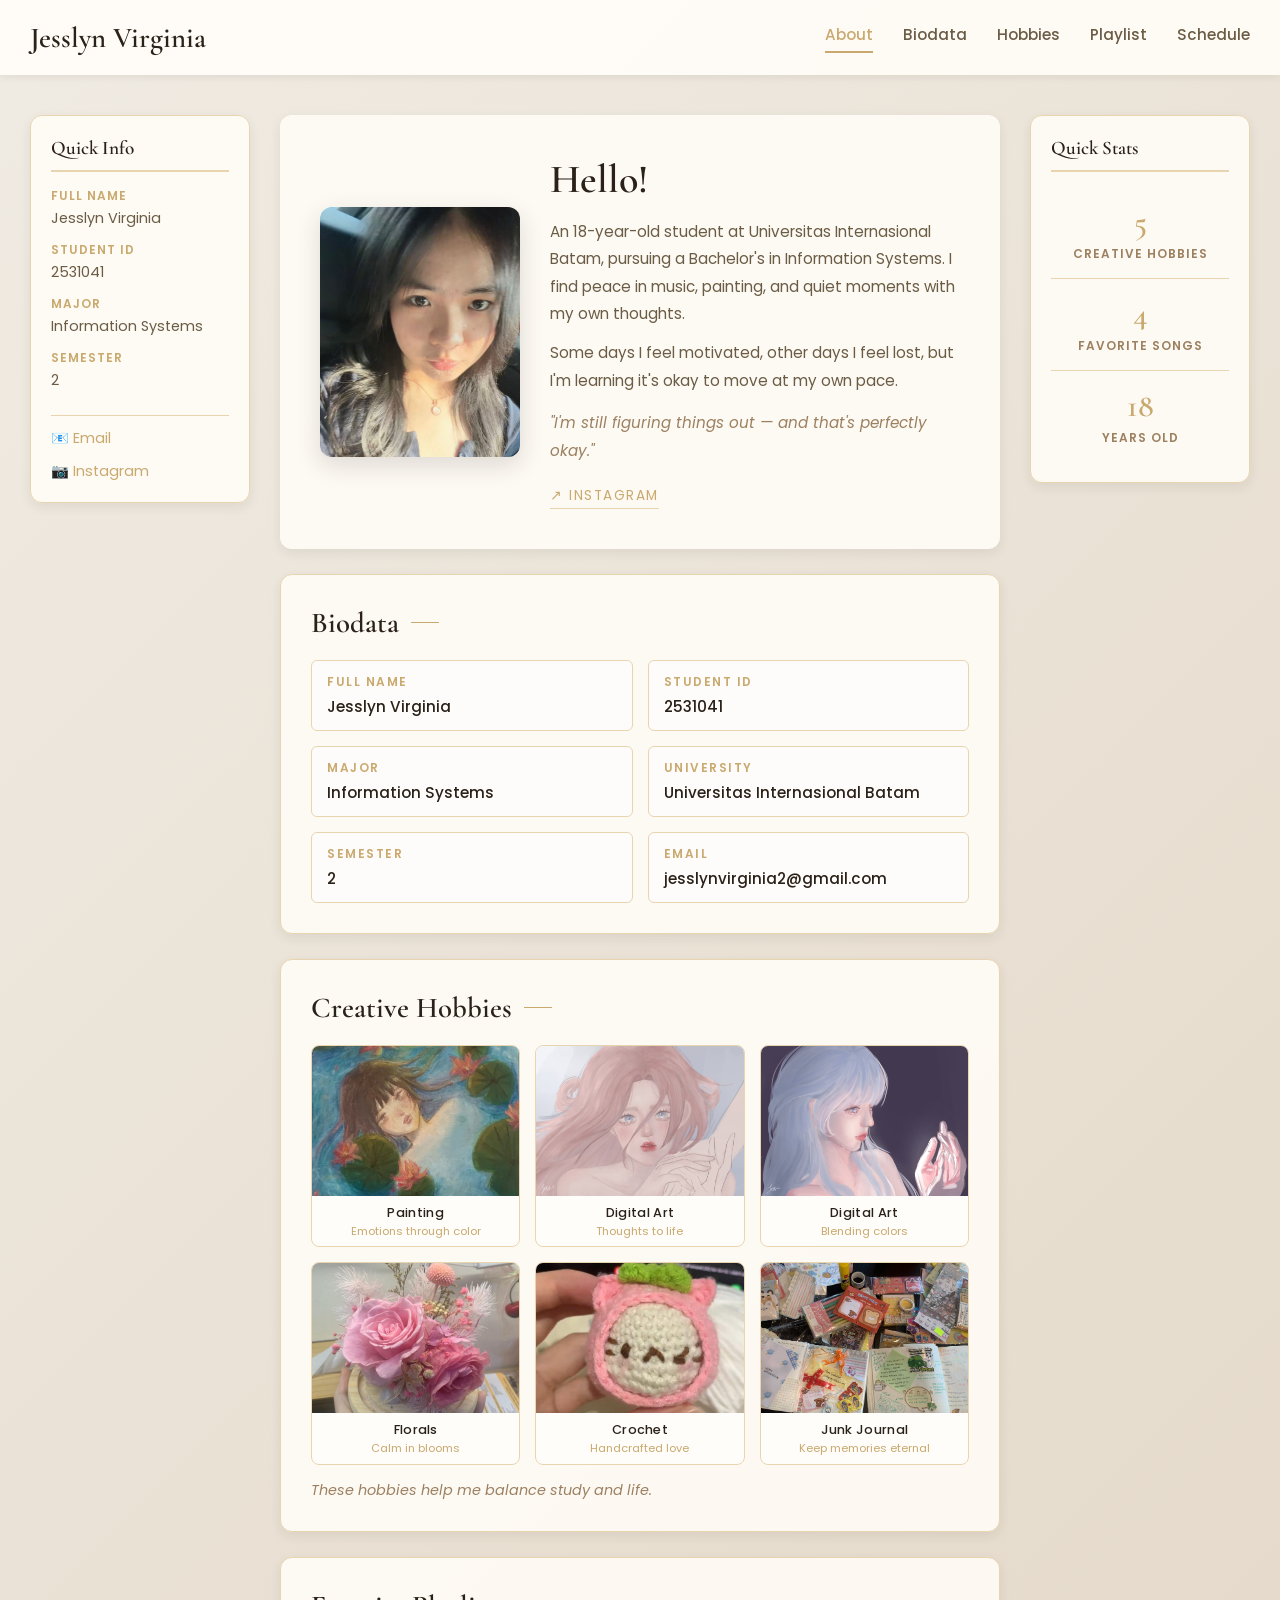
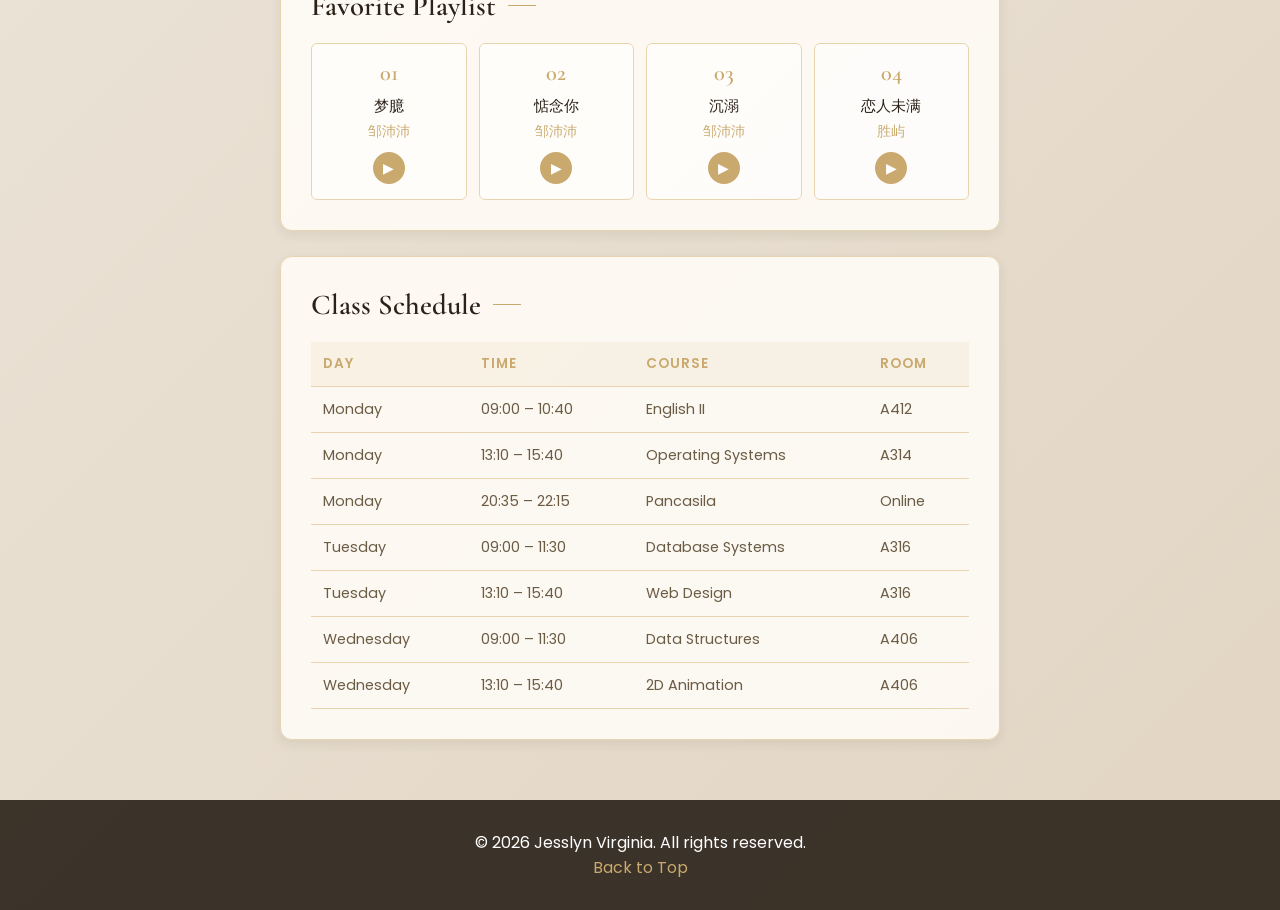
==== commit 72f3f42f: "active hover" ====
--- a/biodata.html
+++ b/biodata.html
@@ -61,11 +61,19 @@
             color: #6b5c45;
             font-size: 0.95rem;
             font-weight: 500;
-            transition: color 0.3s;
+            transition: all 0.3s;
+            position: relative;
+            padding-bottom: 5px;
         }
 
         nav a:hover {
             color: #c9a96e;
+        }
+
+        /* ✅ NAVBAR ACTIVE EFFECT */
+        nav a.active {
+            color: #c9a96e;
+            border-bottom: 2px solid #c9a96e;
         }
 
         .container {
@@ -855,6 +863,30 @@
                 currentButton = btn;
             }
         }
+
+        // ✅ NAVBAR ACTIVE EFFECT
+        function updateActiveNav() {
+            const sections = document.querySelectorAll('section');
+            const navLinks = document.querySelectorAll('nav a');
+
+            let current = '';
+            sections.forEach(section => {
+                const sectionTop = section.offsetTop;
+                if (window.scrollY >= sectionTop - 200) {
+                    current = section.getAttribute('id');
+                }
+            });
+
+            navLinks.forEach(link => {
+                link.classList.remove('active');
+                if (link.getAttribute('href') === '#' + current) {
+                    link.classList.add('active');
+                }
+            });
+        }
+
+        window.addEventListener('scroll', updateActiveNav);
+        updateActiveNav();
     </script>
 
 </body>
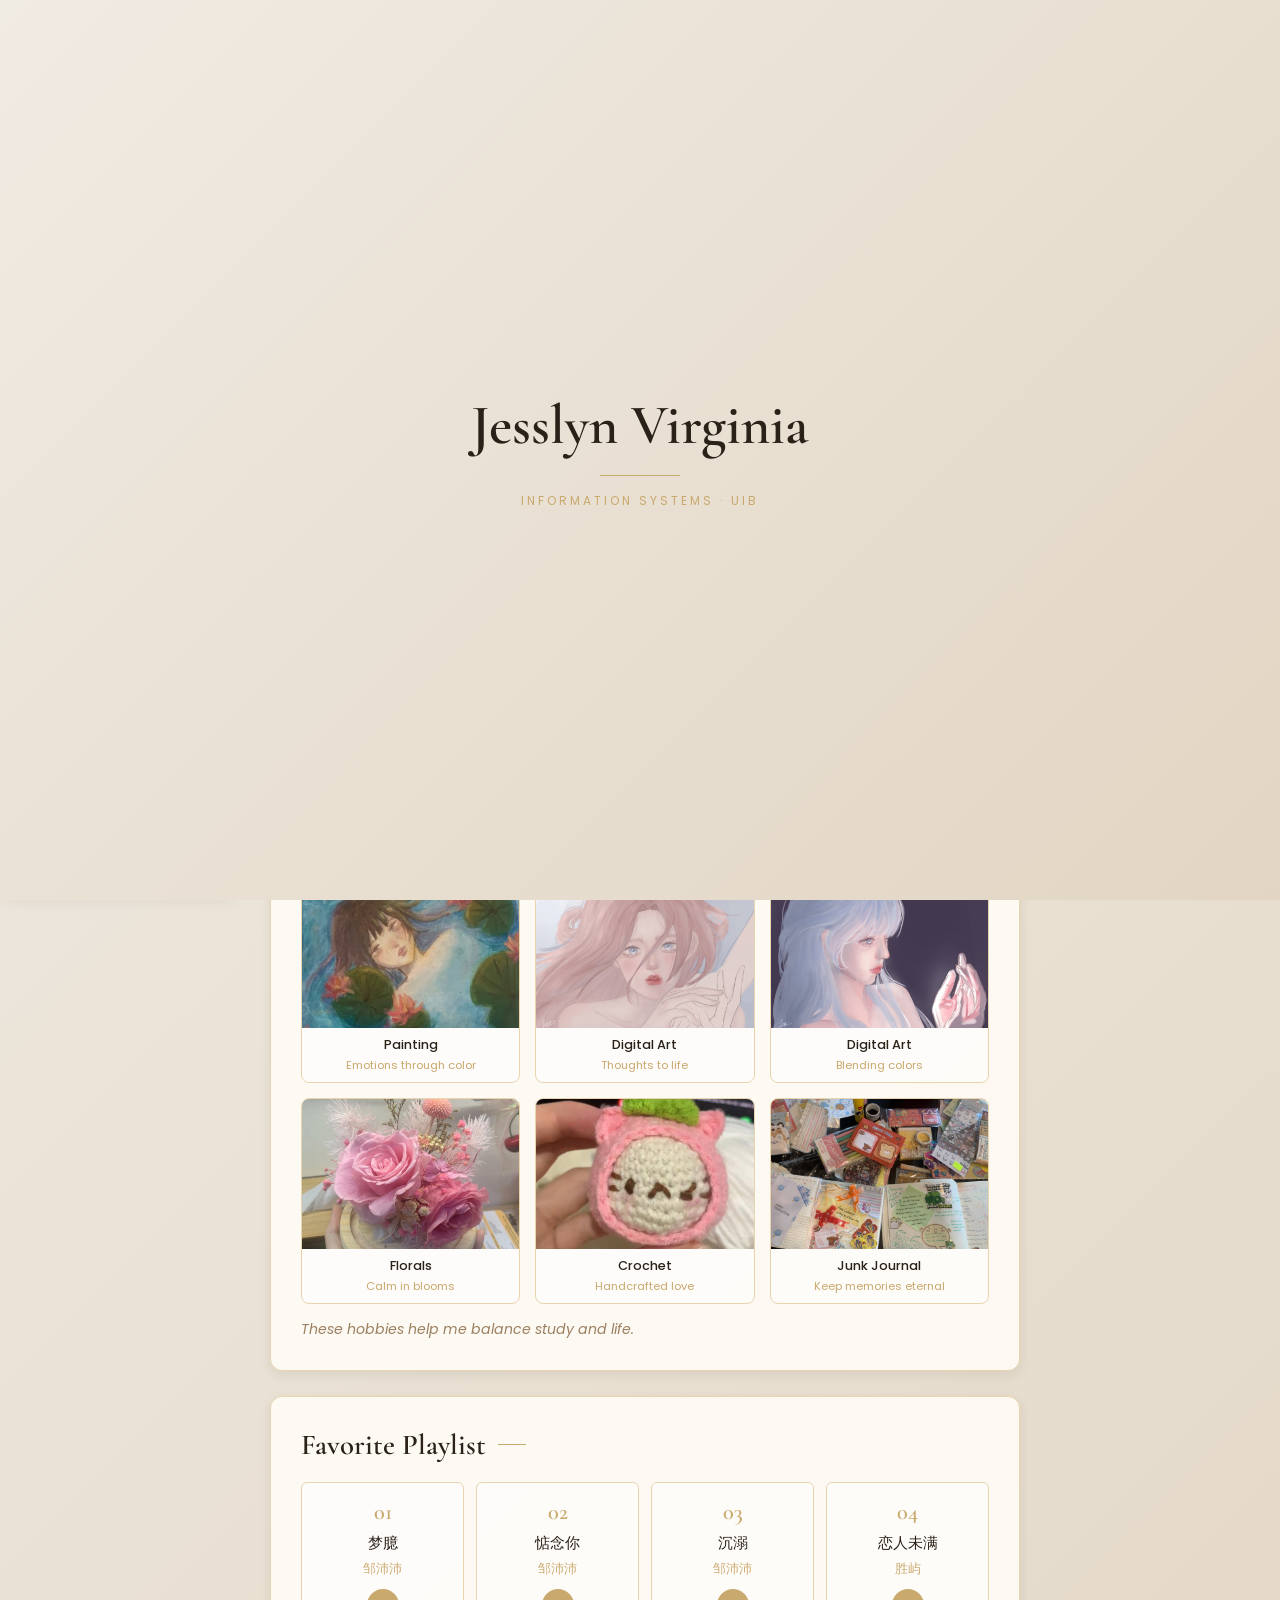
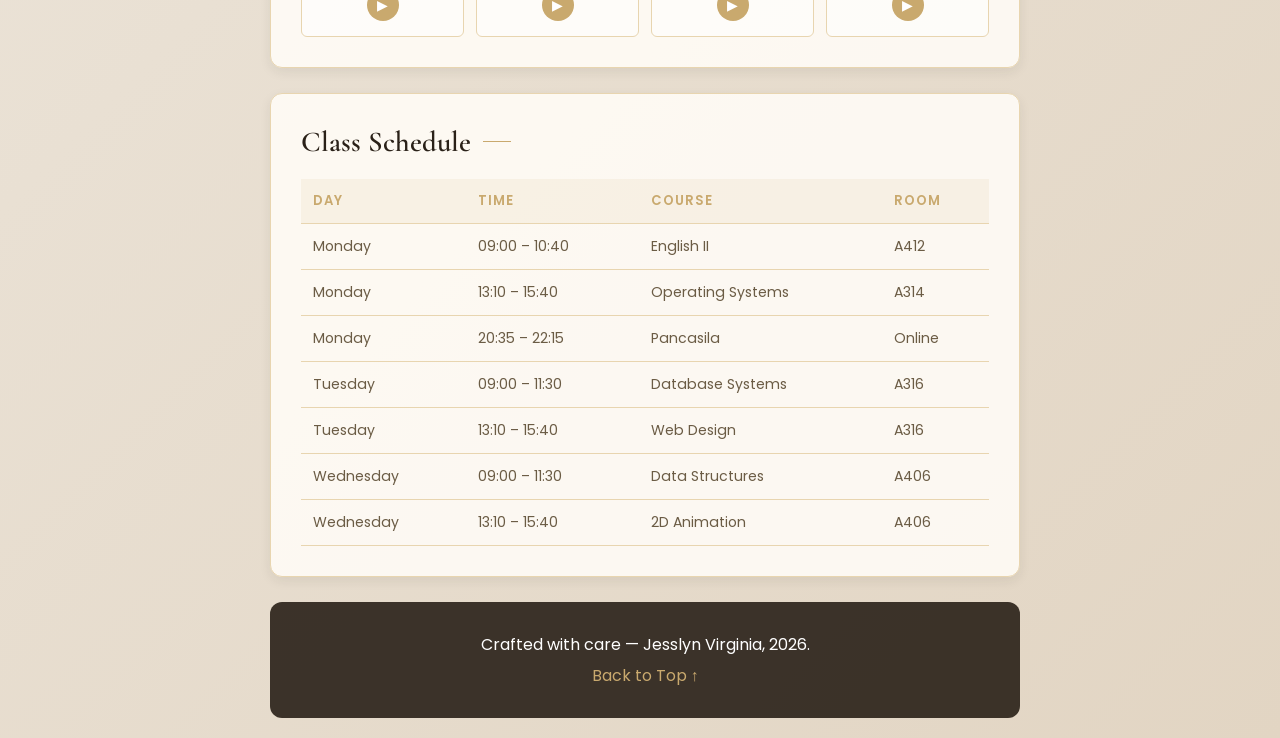
==== commit 5b79a946: "final fix" ====
--- a/biodata.html
+++ b/biodata.html
@@ -6,7 +6,8 @@
     <title>Jesslyn Virginia</title>
 
     <link href="https://fonts.googleapis.com/css2?family=Cormorant+Garamond:ital,wght@0,300;0,400;0,600;1,400&family=Poppins:wght@300;400;500&display=swap" rel="stylesheet">
-
+    <link rel="stylesheet" href="https://cdnjs.cloudflare.com/ajax/libs/font-awesome/6.5.0/css/all.min.css">
+    
     <style>
         * {
             margin: 0;
@@ -16,7 +17,7 @@
 
         html {
             scroll-behavior: smooth;
-            scroll-padding-top: 100px;
+            scroll-padding-top: 40px;
         }
 
         body {
@@ -24,132 +25,293 @@
             background: linear-gradient(135deg, #f0ebe3 0%, #e2d5c3 100%);
             color: #2a2118;
             min-height: 100vh;
-        }
-
-        header {
-            background: rgba(255, 252, 247, 0.95);
-            padding: 20px 0;
-            box-shadow: 0 2px 8px rgba(42, 33, 24, 0.08);
-            position: sticky;
+            display: flex;
+        }
+
+        /* ================================
+           SPLASH SCREEN
+        ================================ */
+        #splash {
+            position: fixed;
+            inset: 0;
+            background: linear-gradient(135deg, #f0ebe3 0%, #e2d5c3 100%);
+            z-index: 9999;
+            display: flex;
+            flex-direction: column;
+            align-items: center;
+            justify-content: center;
+            gap: 16px;
+            transition: opacity 0.8s ease, visibility 0.8s ease;
+        }
+
+        #splash.hide {
+            opacity: 0;
+            visibility: hidden;
+        }
+
+        .splash-name {
+            font-family: 'Cormorant Garamond', serif;
+            font-size: 3.5rem;
+            font-weight: 600;
+            color: #2a2118;
+            opacity: 0;
+            transform: translateY(20px);
+            animation: fadeUp 1s ease 0.3s forwards;
+        }
+
+        .splash-line {
+            width: 0px;
+            height: 1px;
+            background: #c9a96e;
+            animation: expandLine 1s ease 0.5s forwards;
+        }
+
+        .splash-sub {
+            font-family: 'Poppins', sans-serif;
+            font-size: 0.75rem;
+            letter-spacing: 3px;
+            text-transform: uppercase;
+            color: #c9a96e;
+            opacity: 0;
+            animation: fadeUp 1s ease 0.7s forwards;
+        }
+
+        @keyframes fadeUp {
+            to {
+                opacity: 1;
+                transform: translateY(0);
+            }
+        }
+
+        @keyframes expandLine {
+            to { width: 80px; }
+        }
+
+        /* ================================
+           LEFT SIDEBAR NAV
+        ================================ */
+        .sidebar {
+            width: 230px;
+            min-height: 100vh;
+            background: rgba(250, 245, 235, 0.97);
+            border-right: 1px solid #e8d5b0;
+            box-shadow: 2px 0 16px rgba(42, 33, 24, 0.07);
+            position: fixed;
             top: 0;
+            left: 0;
+            display: flex;
+            flex-direction: column;
             z-index: 100;
-        }
-
-        .header-container {
-            max-width: 1400px;
-            margin: 0 auto;
-            padding: 0 30px;
-            display: flex;
-            justify-content: space-between;
-            align-items: center;
-        }
-
-        header h1 {
+            padding: 0 0 30px 0;
+        }
+
+        .sidebar-brand {
+            padding: 32px 24px 24px 24px;
+            border-bottom: 1px solid #e8d5b0;
+        }
+
+        .sidebar-brand h1 {
             font-family: 'Cormorant Garamond', serif;
-            font-size: 1.8rem;
+            font-size: 1.45rem;
             font-weight: 600;
             color: #2a2118;
+            line-height: 1.2;
+        }
+
+        .sidebar-brand .brand-sub {
+            font-size: 0.7rem;
+            color: #c9a96e;
+            letter-spacing: 1.5px;
+            text-transform: uppercase;
+            margin-top: 4px;
         }
 
         nav {
             display: flex;
-            gap: 30px;
+            flex-direction: column;
+            padding: 24px 16px;
+            gap: 4px;
+            flex: 1;
         }
 
         nav a {
             text-decoration: none;
             color: #6b5c45;
-            font-size: 0.95rem;
+            font-size: 0.88rem;
             font-weight: 500;
-            transition: all 0.3s;
+            padding: 10px 14px;
+            border-radius: 8px;
+            transition: all 0.25s ease;
+            display: flex;
+            align-items: center;
+            gap: 10px;
             position: relative;
-            padding-bottom: 5px;
+        }
+
+        nav a .nav-icon {
+            font-size: 1rem;
+            width: 20px;
+            text-align: center;
         }
 
         nav a:hover {
-            color: #c9a96e;
-        }
-
-        /* ✅ NAVBAR ACTIVE EFFECT */
+            background: rgba(201, 169, 110, 0.1);
+            color: #c9a96e;
+        }
+
         nav a.active {
-            color: #c9a96e;
-            border-bottom: 2px solid #c9a96e;
-        }
-
-        .container {
-            max-width: 1400px;
-            margin: 40px auto;
-            padding: 0 30px;
-            display: grid;
-            grid-template-columns: 220px 1fr 220px;
-            gap: 30px;
-            align-items: start;
+            background: rgba(201, 169, 110, 0.15);
+            color: #c9a96e;
+            font-weight: 600;
+        }
+
+        nav a.active::before {
+            content: '';
+            position: absolute;
+            left: 0;
+            top: 50%;
+            transform: translateY(-50%);
+            width: 3px;
+            height: 60%;
+            background: #c9a96e;
+            border-radius: 0 2px 2px 0;
+        }
+
+        .sidebar-info {
+            padding: 16px 20px;
+            border-top: 1px solid #e8d5b0;
+            display: flex;
+            flex-direction: column;
+            gap: 10px;
+        }
+
+        .sidebar-info a {
+            font-size: 0.8rem;
+            color: #6b5c45;
+            text-decoration: none;
+            display: flex;
+            align-items: center;
+            gap: 7px;
+            transition: color 0.2s;
+        }
+
+        .sidebar-info a:hover {
+            color: #c9a96e;
         }
 
         /* ================================
-           LEFT ASIDE
+           PAGE WRAPPER
         ================================ */
-        .left-aside {
-            background: rgba(255, 252, 247, 0.9);
-            border: 1px solid #e8d5b0;
+        .page-wrapper {
+            margin-left: 230px;
+            flex: 1;
+            display: flex;
+            gap: 0;
+            padding-right: 20px;
+            padding-left: 20px;
+        }
+
+        /* ================================
+           MAIN CONTENT
+        ================================ */
+        .main-area {
+            flex: 1;
+            padding: 20px 20px;
+            min-width: 0px;
+            display: flex;
+            flex-direction: column;
+            gap: 25px;
+        }
+
+        /* ================================
+           RIGHT ASIDE
+        ================================ */
+        .right-aside {
+            width: 220px;
+            padding: 20px 0 20px 20px;
+            flex-shrink: 0;
+        }
+
+        .right-aside-inner {
+            background: rgba(255, 252, 247, 0.45);
+            border: 1px solid rgba(232, 213, 176, 0.5);
             border-radius: 12px;
             padding: 20px;
-            box-shadow: 0 4px 12px rgba(42, 33, 24, 0.08);
+            box-shadow: 0 4px 12px rgba(42, 33, 24, 0.04);
             position: sticky;
-            top: 100px;
-            height: fit-content;
+            top: 20px;
+            backdrop-filter: blur(6px);
         }
 
         .aside-title {
             font-family: 'Cormorant Garamond', serif;
-            font-size: 1.2rem;
+            font-size: 1.1rem;
             font-weight: 600;
             color: #2a2118;
             margin-bottom: 15px;
             padding-bottom: 10px;
-            border-bottom: 2px solid #e8d5b0;
-        }
-
-        .aside-content {
-            display: flex;
-            flex-direction: column;
-            gap: 12px;
-        }
-
-        .aside-item {
-            font-size: 0.9rem;
-            color: #6b5c45;
-        }
-
-        .aside-item label {
-            font-size: 0.75rem;
+            border-bottom: 1px solid rgba(232, 213, 176, 0.6);
+        }
+
+        .stat-box {
+            text-align: center;
+            padding: 30px 0;
+            border-bottom: 1px solid rgba(232, 213, 176, 0.5);
+        }
+
+        .stat-box:last-child {
+            border-bottom: none;
+        }
+
+        .stat-number {
+            font-family: 'Cormorant Garamond', serif;
+            font-size: 2rem;
+            font-weight: 600;
+            color: #c9a96e;
+        }
+
+        .stat-label {
+            font-size: 0.72rem;
             text-transform: uppercase;
             letter-spacing: 1px;
-            color: #c9a96e;
-            font-weight: 600;
-            display: block;
-            margin-bottom: 3px;
-        }
-
-        .aside-item a {
-            color: #c9a96e;
-            text-decoration: none;
-            transition: color 0.3s;
-        }
-
-        .aside-item a:hover {
-            color: #2a2118;
-        }
-
+            color: #9c8060;
+            font-weight: 600;
+            margin-top: 4px;
+        }
+
+        /* FUN FACTS */
+        .funfact-list {
+            display: flex;
+            flex-direction: column;
+            gap: 10px;
+            margin-top: 5px;
+        }
+
+        .funfact-item {
+            display: flex;
+            align-items: flex-start;
+            gap: 8px;
+            font-size: 0.8rem;
+            color: #6b5c45;
+            line-height: 1.5;
+        }
+
+        .funfact-item .ff-icon {
+            font-size: 0.9rem;
+            flex-shrink: 0;
+            margin-top: 1px;
+        }
+
+        .aside-quote {
+        font-family: 'Cormorant Garamond', serif;
+        font-size: 0.95rem;
+        font-style: italic;
+        color: #6b5c45;
+        line-height: 1.6;
+        }
         /* ================================
-           MAIN CONTENT
+           HERO
         ================================ */
-        main {
-            display: flex;
-            flex-direction: column;
-            gap: 25px;
-        }
-
         .hero {
             display: flex;
             gap: 30px;
@@ -160,16 +322,13 @@
             box-shadow: 0 4px 12px rgba(42, 33, 24, 0.08);
         }
 
-        .hero-photo {
-            flex-shrink: 0;
-        }
-
         .photo-wrap {
             width: 200px;
             height: 250px;
             border-radius: 12px;
             overflow: hidden;
             box-shadow: 0 8px 24px rgba(42, 33, 24, 0.15);
+            flex-shrink: 0;
             transition: transform 0.4s ease;
         }
 
@@ -183,10 +342,6 @@
             object-fit: cover;
         }
 
-        .hero-content {
-            flex: 1;
-        }
-
         .hero-content h2 {
             font-family: 'Cormorant Garamond', serif;
             font-size: 2.5rem;
@@ -196,16 +351,16 @@
         }
 
         .hero-content p {
-            font-size: 0.95rem;
+            font-size: 0.92rem;
             color: #6b5c45;
             line-height: 1.8;
-            margin-bottom: 12px;
+            margin-bottom: 10px;
         }
 
         .hero-content a {
             display: inline-block;
             margin-top: 10px;
-            font-size: 0.85rem;
+            font-size: 0.82rem;
             letter-spacing: 1.5px;
             text-transform: uppercase;
             color: #c9a96e;
@@ -215,10 +370,11 @@
             transition: color 0.2s;
         }
 
-        .hero-content a:hover {
-            color: #8b6f47;
-        }
-
+        .hero-content a:hover { color: #8b6f47; }
+
+        /* ================================
+           CARD
+        ================================ */
         .card {
             background: rgba(255, 252, 247, 0.9);
             border: 1px solid #e8d5b0;
@@ -261,7 +417,7 @@
         }
 
         .bio-label {
-            font-size: 0.75rem;
+            font-size: 0.72rem;
             text-transform: uppercase;
             letter-spacing: 1.5px;
             color: #c9a96e;
@@ -270,7 +426,7 @@
         }
 
         .bio-value {
-            font-size: 0.95rem;
+            font-size: 0.92rem;
             color: #2a2118;
             font-weight: 500;
         }
@@ -280,20 +436,6 @@
             display: grid;
             grid-template-columns: repeat(3, 1fr);
             gap: 15px;
-        }
-
-        .hobby-gallery figure:nth-child(4) {
-            grid-column: 1 / span 1;
-            margin-left: auto;
-            margin-right: auto;
-            width: 100%;
-        }
-
-        .hobby-gallery figure:nth-child(5) {
-            grid-column: 2 / span 1;
-            margin-left: auto;
-            margin-right: auto;
-            width: 100%;
         }
 
         .hobby-card {
@@ -302,7 +444,6 @@
             border: 1px solid #e8d5b0;
             background: rgba(255, 255, 255, 0.6);
             transition: all 0.3s ease;
-            position: relative;
         }
 
         .hobby-card:hover {
@@ -318,9 +459,7 @@
             display: block;
         }
 
-        .hobby-card:hover img {
-            transform: scale(1.08);
-        }
+        .hobby-card:hover img { transform: scale(1.08); }
 
         .hobby-info {
             padding: 8px 6px;
@@ -328,18 +467,15 @@
         }
 
         .hobby-name {
-            font-family: 'Poppins', sans-serif;
             font-size: 0.8rem;
             font-weight: 500;
             color: #2a2118;
-            letter-spacing: 0.3px;
         }
 
         .hobby-desc {
             font-size: 0.7rem;
             color: #c9a96e;
             margin-top: 3px;
-            line-height: 1.2;
         }
 
         /* PLAYLIST */
@@ -357,7 +493,6 @@
             text-align: center;
             transition: all 0.3s ease;
             cursor: pointer;
-            position: relative;
         }
 
         .song-card:hover {
@@ -373,14 +508,14 @@
         }
 
         .song-title {
-            font-size: 0.95rem;
+            font-size: 0.92rem;
             color: #2a2118;
             font-weight: 500;
             margin: 8px 0 5px 0;
         }
 
         .song-artist {
-            font-size: 0.85rem;
+            font-size: 0.82rem;
             color: #c9a96e;
             margin-bottom: 10px;
         }
@@ -419,7 +554,7 @@
         .schedule-table th {
             padding: 12px;
             text-align: left;
-            font-size: 0.85rem;
+            font-size: 0.82rem;
             text-transform: uppercase;
             letter-spacing: 1px;
             color: #c9a96e;
@@ -431,59 +566,19 @@
             padding: 12px;
             color: #6b5c45;
             border-bottom: 1px solid #e8d5b0;
-            font-size: 0.9rem;
+            font-size: 0.88rem;
         }
 
         .schedule-table tbody tr:hover {
             background: rgba(201, 169, 110, 0.05);
         }
 
-        /* ================================
-           RIGHT ASIDE
-        ================================ */
-        .right-aside {
-            background: rgba(255, 252, 247, 0.9);
-            border: 1px solid #e8d5b0;
-            border-radius: 12px;
-            padding: 20px;
-            box-shadow: 0 4px 12px rgba(42, 33, 24, 0.08);
-            position: sticky;
-            top: 100px;
-            height: fit-content;
-        }
-
-        .stat-box {
-            text-align: center;
-            padding: 15px 0;
-            border-bottom: 1px solid #e8d5b0;
-        }
-
-        .stat-box:last-child {
-            border-bottom: none;
-        }
-
-        .stat-number {
-            font-family: 'Cormorant Garamond', serif;
-            font-size: 2rem;
-            font-weight: 600;
-            color: #c9a96e;
-        }
-
-        .stat-label {
-            font-size: 0.75rem;
-            text-transform: uppercase;
-            letter-spacing: 1px;
-            color: #9c8060;
-            font-weight: 600;
-            margin-top: 4px;
-        }
-
+        /* FOOTER */
         footer {
             background: rgba(42, 33, 24, 0.9);
             color: white;
             text-align: center;
             padding: 30px 0;
-            margin-top: 60px;
         }
 
         footer a {
@@ -491,110 +586,135 @@
             text-decoration: none;
         }
 
-        @media (max-width: 1024px) {
-            .container {
-                grid-template-columns: 1fr;
+        /* ================================
+           HAMBURGER (mobile)
+        ================================ */
+        .hamburger {
+            display: none;
+            position: fixed;
+            top: 16px;
+            left: 16px;
+            z-index: 200;
+            background: rgba(255, 252, 247, 0.97);
+            border: 1px solid #e8d5b0;
+            border-radius: 8px;
+            width: 40px;
+            height: 40px;
+            align-items: center;
+            justify-content: center;
+            cursor: pointer;
+            flex-direction: column;
+            gap: 5px;
+            padding: 8px;
+        }
+
+        .hamburger span {
+            display: block;
+            width: 20px;
+            height: 2px;
+            background: #6b5c45;
+            border-radius: 2px;
+            transition: all 0.3s;
+        }
+
+        /* ================================
+           RESPONSIVE
+        ================================ */
+        @media (max-width: 1100px) {
+            .right-aside { display: none; }
+            .main-area { max-width: 100%; }
+        }
+
+        @media (max-width: 768px) {
+            .hamburger { display: flex; }
+
+            .sidebar {
+                transform: translateX(-100%);
+                transition: transform 0.3s ease;
             }
 
-            .left-aside,
-            .right-aside {
-                position: static;
-                width: 100%;
+            .sidebar.open {
+                transform: translateX(0);
+            }
+
+            .page-wrapper {
+                margin-left: 0;
+            }
+
+            .main-area {
+                padding: 70px 16px 30px;
             }
 
             .hero {
                 flex-direction: column;
                 text-align: center;
+                padding: 24px;
             }
 
-            .bio-grid {
-                grid-template-columns: 1fr;
-            }
-
-            .song-grid {
-                grid-template-columns: 1fr;
-            }
-        }
-
-        @media (max-width: 768px) {
-            .header-container {
-                flex-direction: column;
-                gap: 15px;
-            }
-
-            nav {
-                gap: 15px;
-                flex-wrap: wrap;
-                justify-content: center;
-            }
-
-            .hobby-gallery {
-                grid-template-columns: repeat(3, 1fr);
-            }
-
-            .song-grid {
-                grid-template-columns: repeat(2, 1fr);
-            }
+            .bio-grid { grid-template-columns: 1fr; }
+            .song-grid { grid-template-columns: repeat(2, 1fr); }
+            .hobby-gallery { grid-template-columns: repeat(2, 1fr); }
         }
     </style>
 </head>
 <body>
 
-    <!-- HEADER -->
-    <header>
-        <div class="header-container">
-            <h1>Jesslyn Virginia</h1>
-            <nav>
-                <a href="#about">About</a>
-                <a href="#biodata">Biodata</a>
-                <a href="#hobbies">Hobbies</a>
-                <a href="#playlist">Playlist</a>
-                <a href="#schedule">Schedule</a>
-            </nav>
+    <!-- SPLASH SCREEN -->
+    <div id="splash">
+        <div class="splash-name">Jesslyn Virginia</div>
+        <div class="splash-line"></div>
+        <div class="splash-sub">Information Systems · UIB</div>
+    </div>
+
+    <!-- HAMBURGER (mobile only) -->
+    <button class="hamburger" onclick="toggleSidebar()" aria-label="Toggle menu">
+        <span></span>
+        <span></span>
+        <span></span>
+    </button>
+
+    <!-- LEFT SIDEBAR -->
+    <aside class="sidebar" id="sidebar">
+        <div class="sidebar-brand">
+            <h1>Jesslyn<br>Virginia</h1>
+            <div class="brand-sub">Information Systems</div>
         </div>
-    </header>
-
-    <!-- MAIN LAYOUT -->
-    <div class="container">
-
-        <!-- LEFT ASIDE -->
-        <aside class="left-aside">
-            <h3 class="aside-title">Quick Info</h3>
-            <div class="aside-content">
-                <div class="aside-item">
-                    <label>Full Name</label>
-                    Jesslyn Virginia
-                </div>
-                <div class="aside-item">
-                    <label>Student ID</label>
-                    2531041
-                </div>
-                <div class="aside-item">
-                    <label>Major</label>
-                    Information Systems
-                </div>
-                <div class="aside-item">
-                    <label>Semester</label>
-                    2
-                </div>
-                <div class="aside-item" style="margin-top: 12px; padding-top: 12px; border-top: 1px solid #e8d5b0;">
-                    <a href="mailto:jesslynvirginia2@gmail.com">📧 Email</a>
-                </div>
-                <div class="aside-item">
-                    <a href="https://www.instagram.com/jesslynvirginiaa/" target="_blank">📷 Instagram</a>
-                </div>
-            </div>
-        </aside>
-
-        <!-- MAIN CONTENT -->
-        <main>
-
-            <!-- HERO SECTION -->
+
+        <nav id="main-nav">
+            <a href="#about" class="active">
+                <span class="nav-icon">✦</span> About
+            </a>
+            <a href="#biodata">
+                <span class="nav-icon">◈</span> Biodata
+            </a>
+            <a href="#hobbies">
+                <span class="nav-icon">◇</span> Hobbies
+            </a>
+            <a href="#playlist">
+                <span class="nav-icon">♪</span> Playlist
+            </a>
+            <a href="#schedule">
+                <span class="nav-icon">◻</span> Schedule
+            </a>
+        </nav>
+
+        <div class="sidebar-info">
+            <a href="mailto:jesslynvirginia2@gmail.com"><i class="fa-solid fa-envelope"></i>E-mail</a>
+            <a href="https://www.instagram.com/jesslynvirginiaa/" target="_blank"><i class="fa-brands fa-instagram"></i>Instagram</a>
+            <a hred="https://github.com/JesslynVirginia" target="_blank"><i class="fa-brands fa-github"></i>Github</a>
+        </div>
+    </aside>
+
+    <!-- PAGE WRAPPER -->
+    <div class="page-wrapper">
+
+        <!-- MAIN AREA -->
+        <main class="main-area">
+
+            <!-- HERO -->
             <section id="about" class="hero">
-                <div class="hero-photo">
-                    <div class="photo-wrap">
-                        <img src="Photo.jpeg" alt="Jesslyn Virginia">
-                    </div>
+                <div class="photo-wrap">
+                    <img src="Photo.jpeg" alt="Jesslyn Virginia">
                 </div>
                 <div class="hero-content">
                     <h2>Hello!</h2>
@@ -614,7 +734,7 @@
                 </div>
             </section>
 
-            <!-- BIODATA SECTION -->
+            <!-- BIODATA -->
             <section id="biodata" class="card">
                 <h2>Biodata</h2>
                 <div class="bio-grid">
@@ -645,9 +765,9 @@
                 </div>
             </section>
 
-            <!-- HOBBIES SECTION -->
+            <!-- HOBBIES -->
             <section id="hobbies" class="card">
-                <h2>Creative Hobbies</h2>
+                <h2>Hobbies</h2>
                 <div class="hobby-gallery">
                     <figure class="hobby-card">
                         <img src="Painting.jpeg" alt="Painting">
@@ -656,7 +776,6 @@
                             <div class="hobby-desc">Emotions through color</div>
                         </figcaption>
                     </figure>
-
                     <figure class="hobby-card">
                         <img src="digi.jpeg" alt="Digital Art">
                         <figcaption class="hobby-info">
@@ -664,7 +783,6 @@
                             <div class="hobby-desc">Thoughts to life</div>
                         </figcaption>
                     </figure>
-
                     <figure class="hobby-card">
                         <img src="digi2.jpeg" alt="Digital Art">
                         <figcaption class="hobby-info">
@@ -672,7 +790,6 @@
                             <div class="hobby-desc">Blending colors</div>
                         </figcaption>
                     </figure>
-
                     <figure class="hobby-card">
                         <img src="flower.jpeg" alt="Flower Arrangement">
                         <figcaption class="hobby-info">
@@ -680,7 +797,6 @@
                             <div class="hobby-desc">Calm in blooms</div>
                         </figcaption>
                     </figure>
-
                     <figure class="hobby-card">
                         <img src="crochet.jpeg" alt="Crochet">
                         <figcaption class="hobby-info">
@@ -688,7 +804,6 @@
                             <div class="hobby-desc">Handcrafted love</div>
                         </figcaption>
                     </figure>
-
                     <figure class="hobby-card">
                         <img src="journal.jpeg" alt="Junk Journal">
                         <figcaption class="hobby-info">
@@ -697,12 +812,12 @@
                         </figcaption>
                     </figure>
                 </div>
-                <p style="margin-top: 15px; font-style: italic; font-size: 0.9rem; color: #9c8060;">
+                <p style="margin-top: 15px; font-style: italic; font-size: 0.88rem; color: #9c8060;">
                     These hobbies help me balance study and life.
                 </p>
             </section>
 
-            <!-- PLAYLIST SECTION -->
+            <!-- PLAYLIST -->
             <section id="playlist" class="card">
                 <h2>Favorite Playlist</h2>
                 <div class="song-grid">
@@ -712,21 +827,18 @@
                         <div class="song-artist">邹沛沛</div>
                         <button class="play-btn" onclick="playSong('song1', this)">▶</button>
                     </div>
-
                     <div class="song-card">
                         <div class="song-number">02</div>
                         <div class="song-title">惦念你</div>
                         <div class="song-artist">邹沛沛</div>
                         <button class="play-btn" onclick="playSong('song2', this)">▶</button>
                     </div>
-
                     <div class="song-card">
                         <div class="song-number">03</div>
                         <div class="song-title">沉溺</div>
                         <div class="song-artist">邹沛沛</div>
                         <button class="play-btn" onclick="playSong('song3', this)">▶</button>
                     </div>
-
                     <div class="song-card">
                         <div class="song-number">04</div>
                         <div class="song-title">恋人未满</div>
@@ -734,15 +846,13 @@
                         <button class="play-btn" onclick="playSong('song4', this)">▶</button>
                     </div>
                 </div>
-
                 <audio id="song1" src="mengyi.mp3"></audio>
                 <audio id="song2" src="dnn.mp3"></audio>
                 <audio id="song3" src="chenni.mp3"></audio>
                 <audio id="song4" src="lrwm.mp3"></audio>
-
             </section>
 
-            <!-- SCHEDULE SECTION -->
+            <!-- SCHEDULE -->
             <section id="schedule" class="card">
                 <h2>Class Schedule</h2>
                 <table class="schedule-table">
@@ -755,128 +865,103 @@
                         </tr>
                     </thead>
                     <tbody>
-                        <tr>
-                            <td>Monday</td>
-                            <td>09:00 – 10:40</td>
-                            <td>English II</td>
-                            <td>A412</td>
-                        </tr>
-                        <tr>
-                            <td>Monday</td>
-                            <td>13:10 – 15:40</td>
-                            <td>Operating Systems</td>
-                            <td>A314</td>
-                        </tr>
-                        <tr>
-                            <td>Monday</td>
-                            <td>20:35 – 22:15</td>
-                            <td>Pancasila</td>
-                            <td>Online</td>
-                        </tr>
-                        <tr>
-                            <td>Tuesday</td>
-                            <td>09:00 – 11:30</td>
-                            <td>Database Systems</td>
-                            <td>A316</td>
-                        </tr>
-                        <tr>
-                            <td>Tuesday</td>
-                            <td>13:10 – 15:40</td>
-                            <td>Web Design</td>
-                            <td>A316</td>
-                        </tr>
-                        <tr>
-                            <td>Wednesday</td>
-                            <td>09:00 – 11:30</td>
-                            <td>Data Structures</td>
-                            <td>A406</td>
-                        </tr>
-                        <tr>
-                            <td>Wednesday</td>
-                            <td>13:10 – 15:40</td>
-                            <td>2D Animation</td>
-                            <td>A406</td>
-                        </tr>
+                        <tr><td>Monday</td><td>09:00 – 10:40</td><td>English II</td><td>A412</td></tr>
+                        <tr><td>Monday</td><td>13:10 – 15:40</td><td>Operating Systems</td><td>A314</td></tr>
+                        <tr><td>Monday</td><td>20:35 – 22:15</td><td>Pancasila</td><td>Online</td></tr>
+                        <tr><td>Tuesday</td><td>09:00 – 11:30</td><td>Database Systems</td><td>A316</td></tr>
+                        <tr><td>Tuesday</td><td>13:10 – 15:40</td><td>Web Design</td><td>A316</td></tr>
+                        <tr><td>Wednesday</td><td>09:00 – 11:30</td><td>Data Structures</td><td>A406</td></tr>
+                        <tr><td>Wednesday</td><td>13:10 – 15:40</td><td>2D Animation</td><td>A406</td></tr>
                     </tbody>
                 </table>
             </section>
 
+            <!-- FOOTER -->
+            <footer style="border-radius: 12px; overflow: hidden;">
+                <p>Crafted with care — Jesslyn Virginia, 2026.</p>
+                <p style="margin-top: 6px;"><a href="#about">Back to Top ↑</a></p>
+            </footer>
+
         </main>
 
         <!-- RIGHT ASIDE -->
         <aside class="right-aside">
-            <h3 class="aside-title">Quick Stats</h3>
-            <div class="stat-box">
-                <div class="stat-number">5</div>
-                <div class="stat-label">Creative Hobbies</div>
-            </div>
-            <div class="stat-box">
-                <div class="stat-number">4</div>
-                <div class="stat-label">Favorite Songs</div>
-            </div>
-            <div class="stat-box">
-                <div class="stat-number">18</div>
-                <div class="stat-label">Years Old</div>
+            <div class="right-aside-inner">
+
+                <h3 class="aside-title">Quick Stats</h3>
+                <div class="stat-box">
+                    <div class="stat-number">5</div>
+                    <div class="stat-label">Hobbies</div>
+                </div>
+                <div class="stat-box">
+                    <div class="stat-number">4</div>
+                    <div class="stat-label">Favorite Songs</div>
+                </div>
+                <div class="stat-box">
+                    <div class="stat-number">18</div>
+                    <div class="stat-label">Years Old</div>
+                </div>
+
+                <h3 class="aside-title" style="margin-top: 20px;">Fun Facts</h3>
+                <div class="funfact-list">
+                    <div class="funfact-item">
+                        <span class="ff-icon">🐶</span>
+                        <span>I have a dog</span>
+                    </div>
+                    <div class="funfact-item">
+                        <span class="ff-icon">🌧️</span>
+                        <span>Loves rainy days</span>
+                    </div>
+                    <div class="funfact-item">
+                        <span class="ff-icon">🎧</span>
+                        <span>Can't live without Spotify</span>
+                    </div>
+                    <h3 class="aside-title mt">Quote</h3>
+                    <p class="aside-quote">"If you're hungry, eat."</p>
+                </div>
+
             </div>
         </aside>
 
     </div>
 
-    <!-- FOOTER -->
-    <footer>
-        <p>&copy; 2026 Jesslyn Virginia. All rights reserved.</p>
-        <p><a href="#biodata">Back to Top</a></p>
-    </footer>
-
-    <!-- JAVASCRIPT -->
     <script>
-        let currentAudio = null;      // Track lagu yang sedang main
-        let currentButton = null;     // Track button yang aktif
+        let currentAudio = null;
+        let currentButton = null;
 
         function playSong(songId, btn) {
             const audio = document.getElementById(songId);
-    
-    // ▶️ Jika click button lagu YANG SAMA (TOGGLE pause/resume)
             if (currentAudio === audio) {
                 if (audio.paused) {
-                    audio.play();      // ← Resume dari posisi terakhir
+                    audio.play();
                     btn.textContent = '⏸';
                 } else {
-                    audio.pause();     // ← Pause di posisi sekarang
+                    audio.pause();
                     btn.textContent = '▶';
                 }
-            } 
-    // 🎵 Jika click button lagu BERBEDA
-            else {
-        // Stop lagu yang lama
+            } else {
                 if (currentAudio) {
                     currentAudio.pause();
                     currentAudio.currentTime = 0;
+                    if (currentButton) currentButton.textContent = '▶';
                 }
-        
-        // Play lagu baru
                 audio.play();
                 btn.textContent = '⏸';
-        
-        // Update tracking
                 currentAudio = audio;
                 currentButton = btn;
             }
         }
 
-        // ✅ NAVBAR ACTIVE EFFECT
+        // Active nav highlight
         function updateActiveNav() {
-            const sections = document.querySelectorAll('section');
-            const navLinks = document.querySelectorAll('nav a');
-
+            const sections = document.querySelectorAll('section[id]');
+            const navLinks = document.querySelectorAll('#main-nav a');
             let current = '';
             sections.forEach(section => {
-                const sectionTop = section.offsetTop;
-                if (window.scrollY >= sectionTop - 200) {
+                if (window.scrollY >= section.offsetTop - 120) {
                     current = section.getAttribute('id');
                 }
             });
-
             navLinks.forEach(link => {
                 link.classList.remove('active');
                 if (link.getAttribute('href') === '#' + current) {
@@ -887,6 +972,25 @@
 
         window.addEventListener('scroll', updateActiveNav);
         updateActiveNav();
+
+        // Splash screen
+        window.addEventListener('load', () => {
+            setTimeout(() => {
+                document.getElementById('splash').classList.add('hide');
+            }, 2200);
+        });
+
+        // Mobile sidebar toggle
+        function toggleSidebar() {
+            document.getElementById('sidebar').classList.toggle('open');
+        }
+
+        // Close sidebar on nav link click (mobile)
+        document.querySelectorAll('#main-nav a').forEach(link => {
+            link.addEventListener('click', () => {
+                document.getElementById('sidebar').classList.remove('open');
+            });
+        });
     </script>
 
 </body>
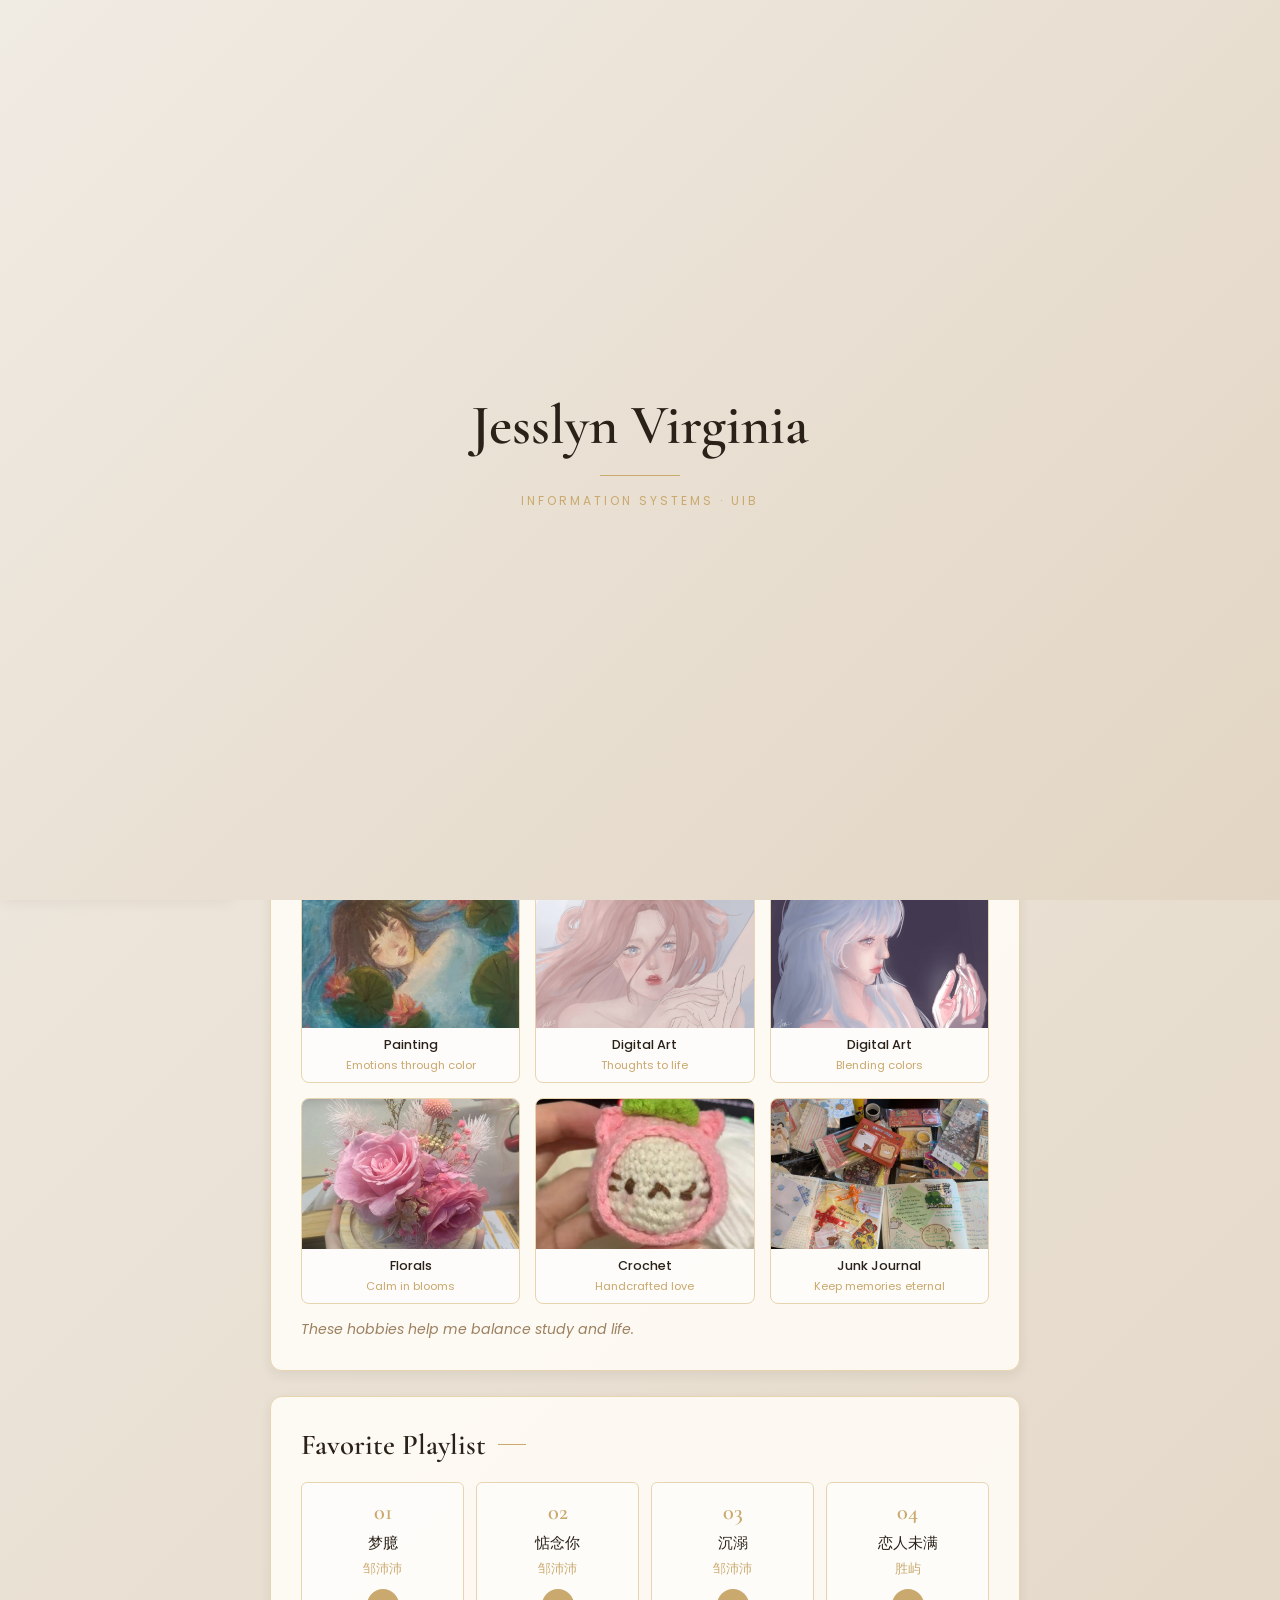
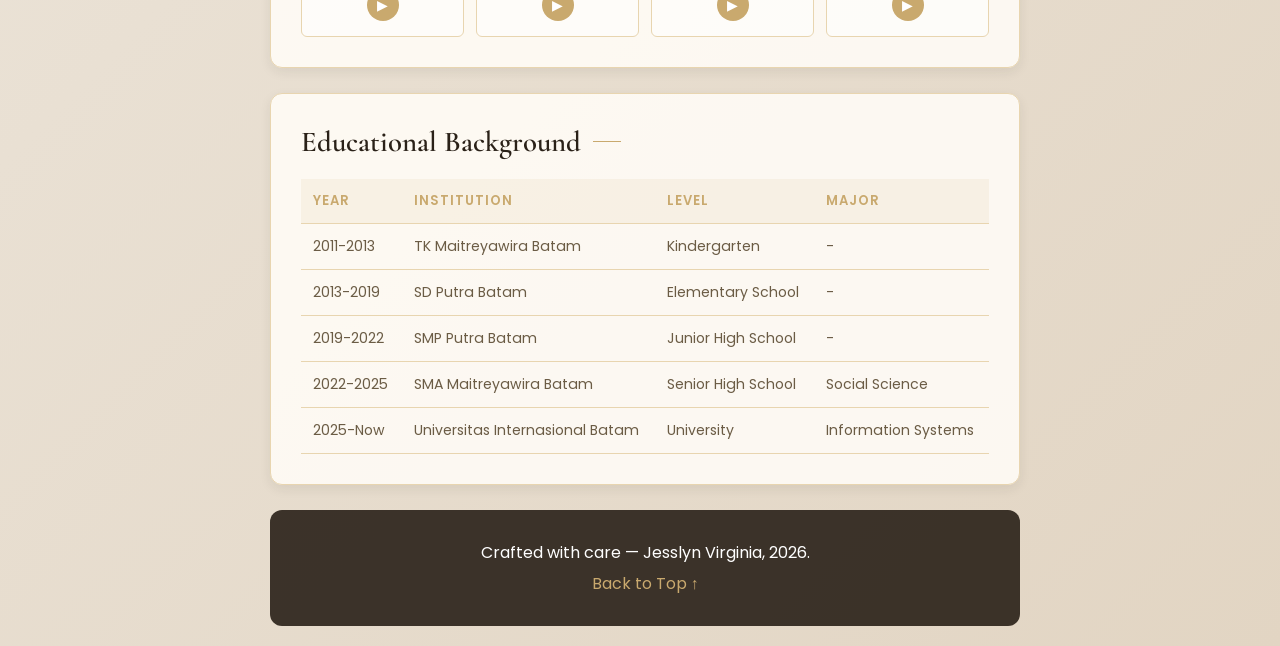
==== commit 81c3ce24: "Hero n Wireframe" ====
--- a/biodata.html
+++ b/biodata.html
@@ -541,17 +541,17 @@
         }
 
         /* SCHEDULE */
-        .schedule-table {
+        .education-table {
             width: 100%;
             border-collapse: collapse;
             margin-top: 15px;
         }
 
-        .schedule-table thead {
+        .education-table thead {
             background: rgba(201, 169, 110, 0.1);
         }
 
-        .schedule-table th {
+        .education-table th {
             padding: 12px;
             text-align: left;
             font-size: 0.82rem;
@@ -562,14 +562,14 @@
             border-bottom: 1px solid #e8d5b0;
         }
 
-        .schedule-table td {
+        .education-table td {
             padding: 12px;
             color: #6b5c45;
             border-bottom: 1px solid #e8d5b0;
             font-size: 0.88rem;
         }
 
-        .schedule-table tbody tr:hover {
+        .education-table tbody tr:hover {
             background: rgba(201, 169, 110, 0.05);
         }
 
@@ -693,8 +693,8 @@
             <a href="#playlist">
                 <span class="nav-icon">♪</span> Playlist
             </a>
-            <a href="#schedule">
-                <span class="nav-icon">◻</span> Schedule
+            <a href="#education">
+                <span class="nav-icon">◻</span> Education
             </a>
         </nav>
 
@@ -853,25 +853,23 @@
             </section>
 
             <!-- SCHEDULE -->
-            <section id="schedule" class="card">
-                <h2>Class Schedule</h2>
-                <table class="schedule-table">
+            <section id="education" class="card">
+                <h2>Educational Background</h2>
+                <table class="education-table">
                     <thead>
                         <tr>
-                            <th>Day</th>
-                            <th>Time</th>
-                            <th>Course</th>
-                            <th>Room</th>
+                            <th>Year</th>
+                            <th>Institution</th>
+                            <th>Level</th>
+                            <th>Major</th>
                         </tr>
                     </thead>
                     <tbody>
-                        <tr><td>Monday</td><td>09:00 – 10:40</td><td>English II</td><td>A412</td></tr>
-                        <tr><td>Monday</td><td>13:10 – 15:40</td><td>Operating Systems</td><td>A314</td></tr>
-                        <tr><td>Monday</td><td>20:35 – 22:15</td><td>Pancasila</td><td>Online</td></tr>
-                        <tr><td>Tuesday</td><td>09:00 – 11:30</td><td>Database Systems</td><td>A316</td></tr>
-                        <tr><td>Tuesday</td><td>13:10 – 15:40</td><td>Web Design</td><td>A316</td></tr>
-                        <tr><td>Wednesday</td><td>09:00 – 11:30</td><td>Data Structures</td><td>A406</td></tr>
-                        <tr><td>Wednesday</td><td>13:10 – 15:40</td><td>2D Animation</td><td>A406</td></tr>
+                        <tr><td>2011-2013</td><td>TK Maitreyawira Batam</td><td>Kindergarten</td><td>-</td></tr>
+                        <tr><td>2013-2019</td><td>SD Putra Batam</td><td>Elementary School</td><td>-</td></tr>
+                        <tr><td>2019-2022</td><td>SMP Putra Batam</td><td>Junior High School</td><td>-</td></tr>
+                        <tr><td>2022-2025</td><td>SMA Maitreyawira Batam</td><td>Senior High School</td><td>Social Science</td></tr>
+                        <tr><td>2025-Now</td><td>Universitas Internasional Batam</td><td>University</td><td>Information Systems</td></tr>
                     </tbody>
                 </table>
             </section>
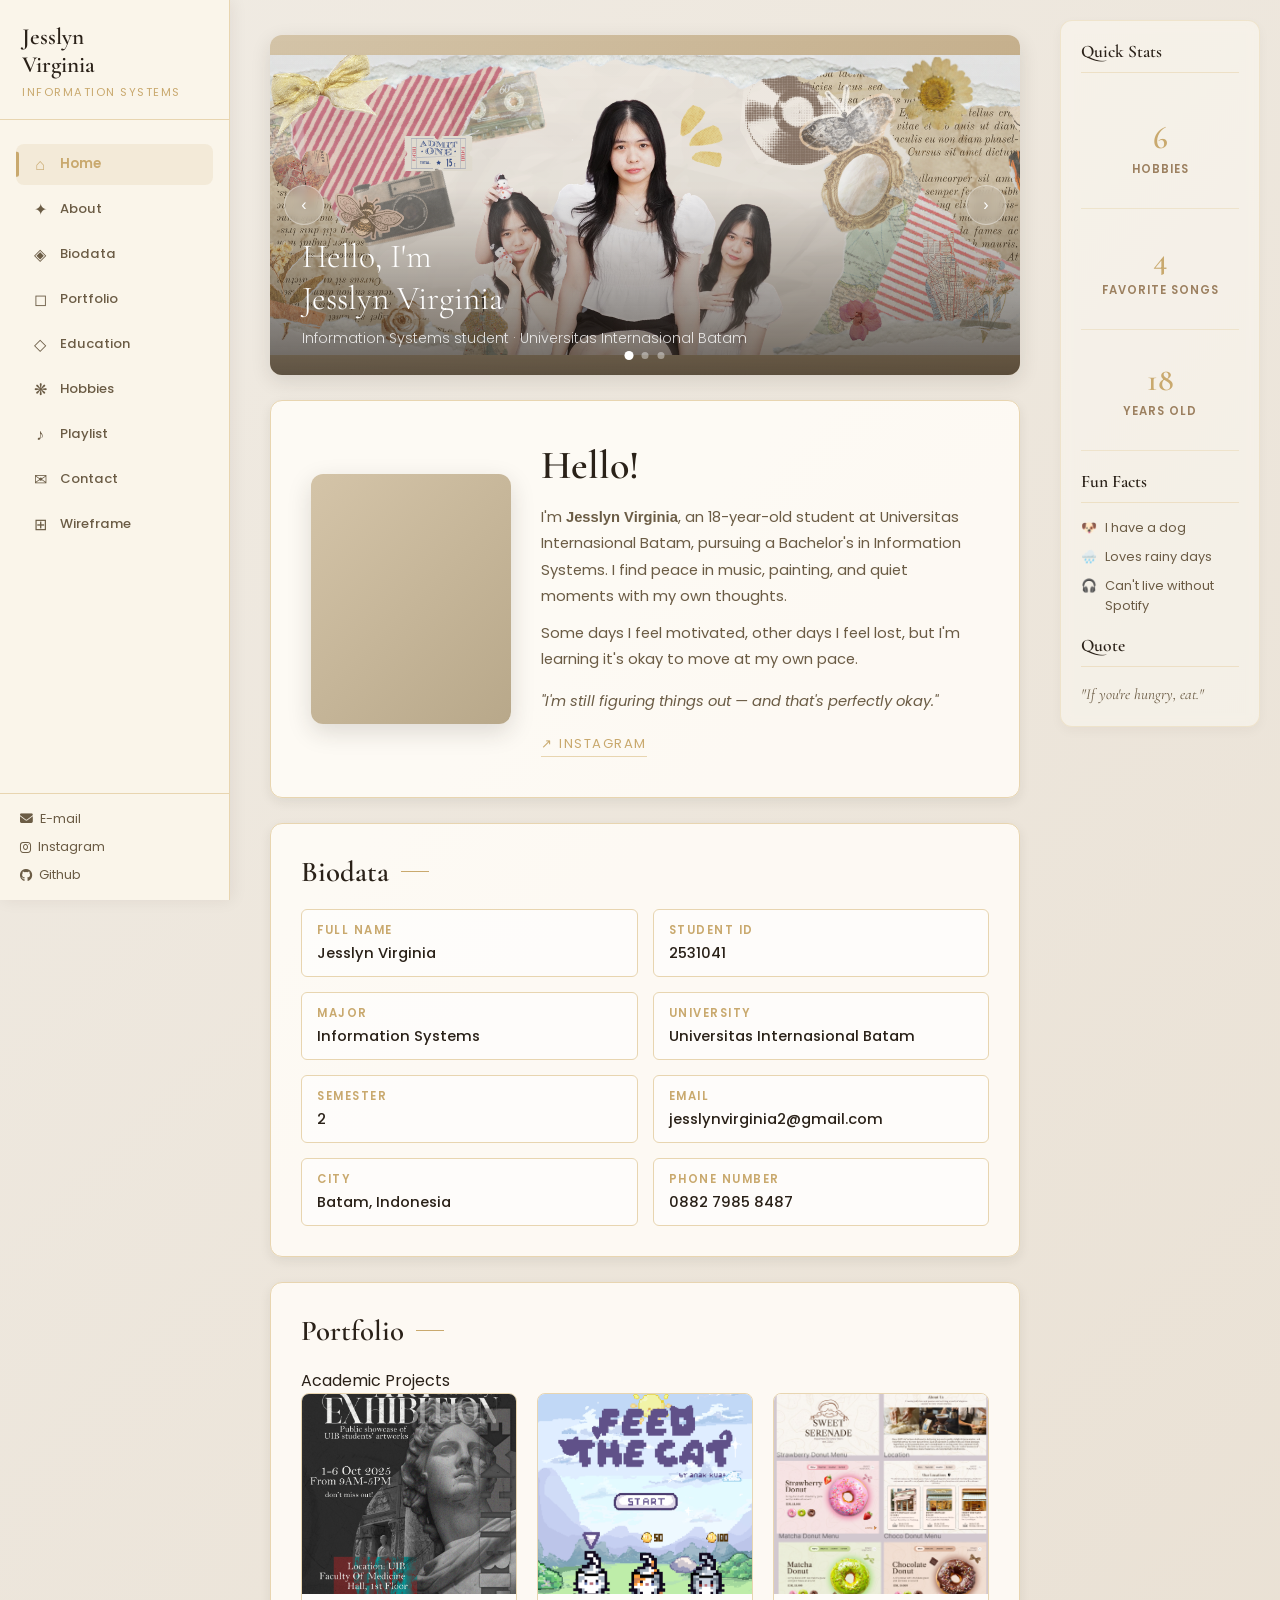
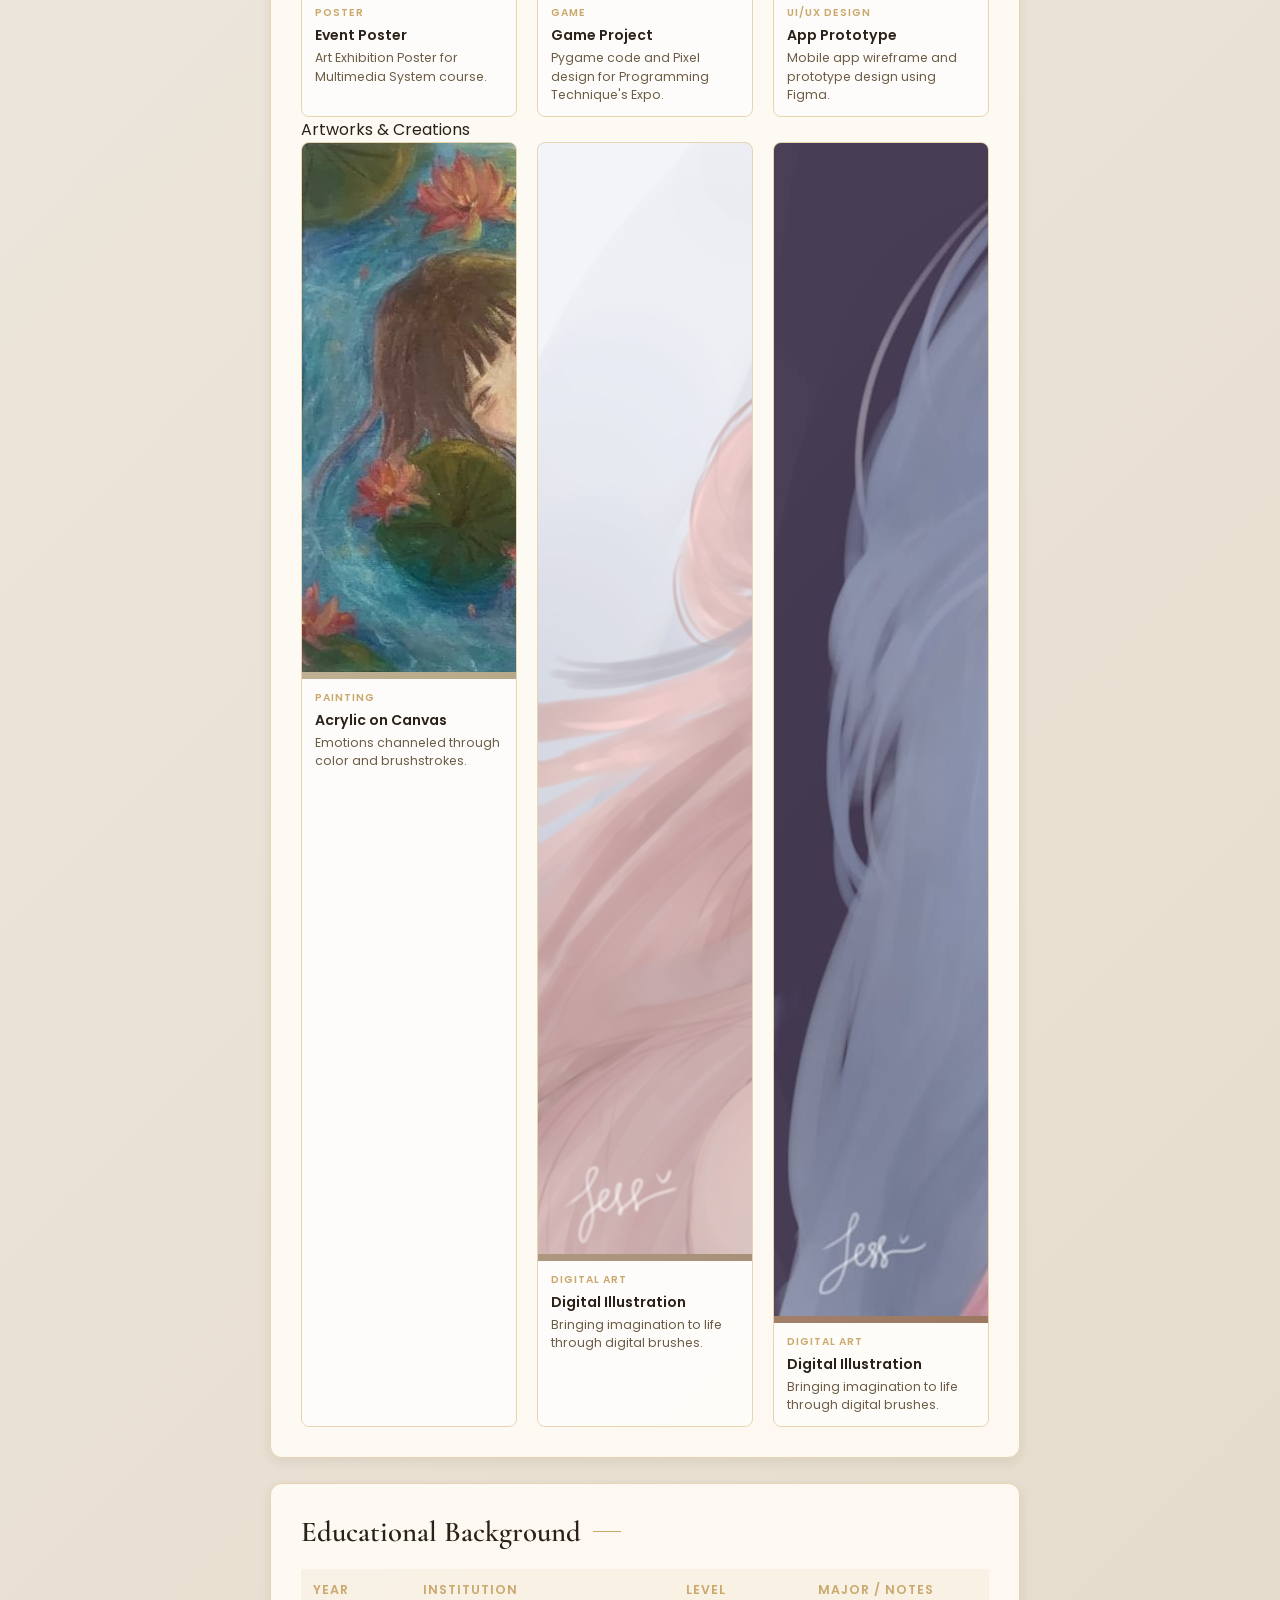
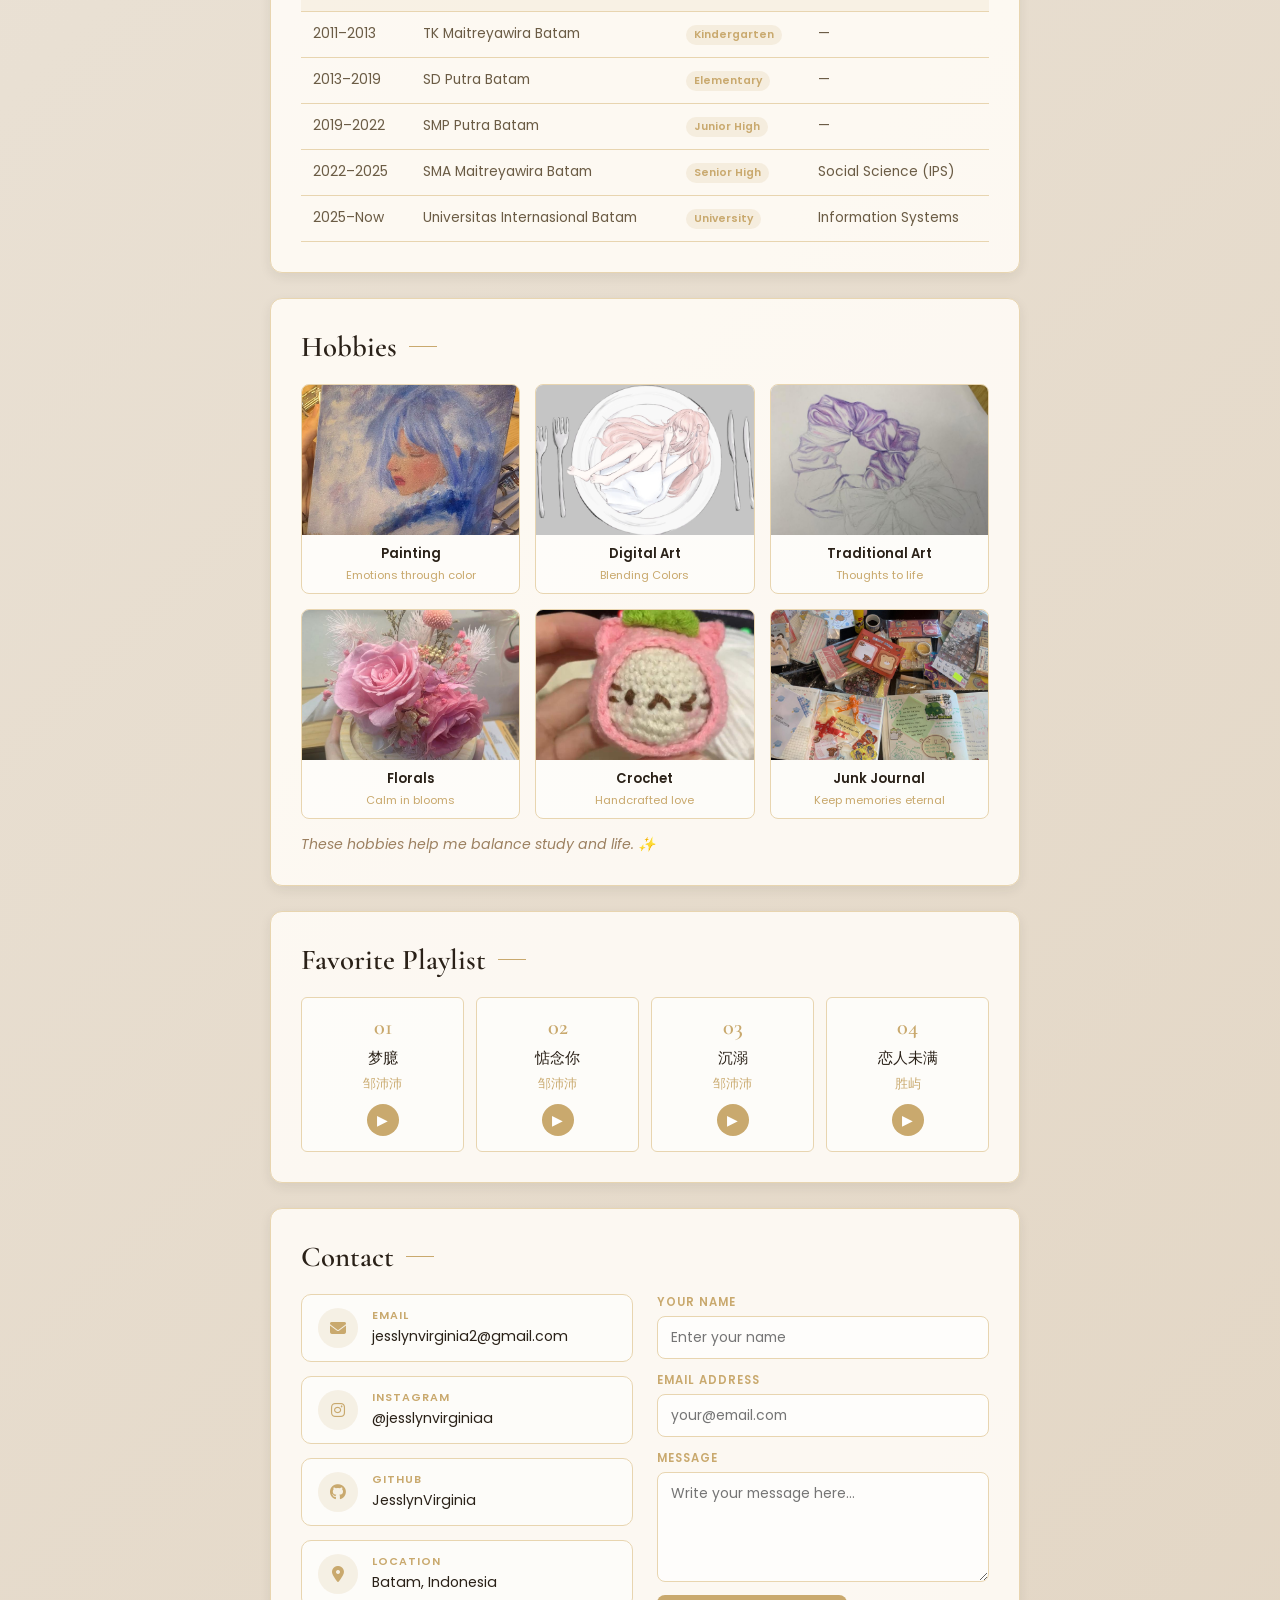
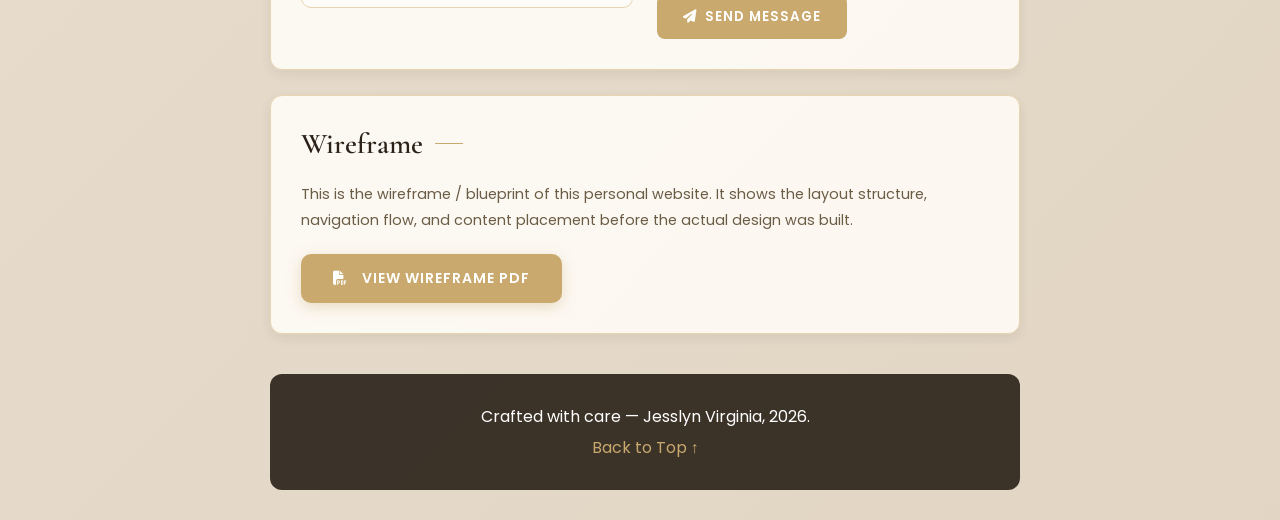
==== commit 7a7c047f: "modified" ====
--- a/biodata.html
+++ b/biodata.html
@@ -4,738 +4,135 @@
     <meta charset="UTF-8">
     <meta name="viewport" content="width=device-width, initial-scale=1.0">
     <title>Jesslyn Virginia</title>
-
-    <link href="https://fonts.googleapis.com/css2?family=Cormorant+Garamond:ital,wght@0,300;0,400;0,600;1,400&family=Poppins:wght@300;400;500&display=swap" rel="stylesheet">
+    <link href="https://fonts.googleapis.com/css2?family=Cormorant+Garamond:ital,wght@0,300;0,400;0,600;1,300;1,400&family=Poppins:wght@300;400;500;600&display=swap" rel="stylesheet">
     <link rel="stylesheet" href="https://cdnjs.cloudflare.com/ajax/libs/font-awesome/6.5.0/css/all.min.css">
-    
-    <style>
-        * {
-            margin: 0;
-            padding: 0;
-            box-sizing: border-box;
-        }
-
-        html {
-            scroll-behavior: smooth;
-            scroll-padding-top: 40px;
-        }
-
-        body {
-            font-family: 'Poppins', sans-serif;
-            background: linear-gradient(135deg, #f0ebe3 0%, #e2d5c3 100%);
-            color: #2a2118;
-            min-height: 100vh;
-            display: flex;
-        }
-
-        /* ================================
-           SPLASH SCREEN
-        ================================ */
-        #splash {
-            position: fixed;
-            inset: 0;
-            background: linear-gradient(135deg, #f0ebe3 0%, #e2d5c3 100%);
-            z-index: 9999;
-            display: flex;
-            flex-direction: column;
-            align-items: center;
-            justify-content: center;
-            gap: 16px;
-            transition: opacity 0.8s ease, visibility 0.8s ease;
-        }
-
-        #splash.hide {
-            opacity: 0;
-            visibility: hidden;
-        }
-
-        .splash-name {
-            font-family: 'Cormorant Garamond', serif;
-            font-size: 3.5rem;
-            font-weight: 600;
-            color: #2a2118;
-            opacity: 0;
-            transform: translateY(20px);
-            animation: fadeUp 1s ease 0.3s forwards;
-        }
-
-        .splash-line {
-            width: 0px;
-            height: 1px;
-            background: #c9a96e;
-            animation: expandLine 1s ease 0.5s forwards;
-        }
-
-        .splash-sub {
-            font-family: 'Poppins', sans-serif;
-            font-size: 0.75rem;
-            letter-spacing: 3px;
-            text-transform: uppercase;
-            color: #c9a96e;
-            opacity: 0;
-            animation: fadeUp 1s ease 0.7s forwards;
-        }
-
-        @keyframes fadeUp {
-            to {
-                opacity: 1;
-                transform: translateY(0);
-            }
-        }
-
-        @keyframes expandLine {
-            to { width: 80px; }
-        }
-
-        /* ================================
-           LEFT SIDEBAR NAV
-        ================================ */
-        .sidebar {
-            width: 230px;
-            min-height: 100vh;
-            background: rgba(250, 245, 235, 0.97);
-            border-right: 1px solid #e8d5b0;
-            box-shadow: 2px 0 16px rgba(42, 33, 24, 0.07);
-            position: fixed;
-            top: 0;
-            left: 0;
-            display: flex;
-            flex-direction: column;
-            z-index: 100;
-            padding: 0 0 30px 0;
-        }
-
-        .sidebar-brand {
-            padding: 32px 24px 24px 24px;
-            border-bottom: 1px solid #e8d5b0;
-        }
-
-        .sidebar-brand h1 {
-            font-family: 'Cormorant Garamond', serif;
-            font-size: 1.45rem;
-            font-weight: 600;
-            color: #2a2118;
-            line-height: 1.2;
-        }
-
-        .sidebar-brand .brand-sub {
-            font-size: 0.7rem;
-            color: #c9a96e;
-            letter-spacing: 1.5px;
-            text-transform: uppercase;
-            margin-top: 4px;
-        }
-
-        nav {
-            display: flex;
-            flex-direction: column;
-            padding: 24px 16px;
-            gap: 4px;
-            flex: 1;
-        }
-
-        nav a {
-            text-decoration: none;
-            color: #6b5c45;
-            font-size: 0.88rem;
-            font-weight: 500;
-            padding: 10px 14px;
-            border-radius: 8px;
-            transition: all 0.25s ease;
-            display: flex;
-            align-items: center;
-            gap: 10px;
-            position: relative;
-        }
-
-        nav a .nav-icon {
-            font-size: 1rem;
-            width: 20px;
-            text-align: center;
-        }
-
-        nav a:hover {
-            background: rgba(201, 169, 110, 0.1);
-            color: #c9a96e;
-        }
-
-        nav a.active {
-            background: rgba(201, 169, 110, 0.15);
-            color: #c9a96e;
-            font-weight: 600;
-        }
-
-        nav a.active::before {
-            content: '';
-            position: absolute;
-            left: 0;
-            top: 50%;
-            transform: translateY(-50%);
-            width: 3px;
-            height: 60%;
-            background: #c9a96e;
-            border-radius: 0 2px 2px 0;
-        }
-
-        .sidebar-info {
-            padding: 16px 20px;
-            border-top: 1px solid #e8d5b0;
-            display: flex;
-            flex-direction: column;
-            gap: 10px;
-        }
-
-        .sidebar-info a {
-            font-size: 0.8rem;
-            color: #6b5c45;
-            text-decoration: none;
-            display: flex;
-            align-items: center;
-            gap: 7px;
-            transition: color 0.2s;
-        }
-
-        .sidebar-info a:hover {
-            color: #c9a96e;
-        }
-
-        /* ================================
-           PAGE WRAPPER
-        ================================ */
-        .page-wrapper {
-            margin-left: 230px;
-            flex: 1;
-            display: flex;
-            gap: 0;
-            padding-right: 20px;
-            padding-left: 20px;
-        }
-
-        /* ================================
-           MAIN CONTENT
-        ================================ */
-        .main-area {
-            flex: 1;
-            padding: 20px 20px;
-            min-width: 0px;
-            display: flex;
-            flex-direction: column;
-            gap: 25px;
-        }
-
-        /* ================================
-           RIGHT ASIDE
-        ================================ */
-        .right-aside {
-            width: 220px;
-            padding: 20px 0 20px 20px;
-            flex-shrink: 0;
-        }
-
-        .right-aside-inner {
-            background: rgba(255, 252, 247, 0.45);
-            border: 1px solid rgba(232, 213, 176, 0.5);
-            border-radius: 12px;
-            padding: 20px;
-            box-shadow: 0 4px 12px rgba(42, 33, 24, 0.04);
-            position: sticky;
-            top: 20px;
-            backdrop-filter: blur(6px);
-        }
-
-        .aside-title {
-            font-family: 'Cormorant Garamond', serif;
-            font-size: 1.1rem;
-            font-weight: 600;
-            color: #2a2118;
-            margin-bottom: 15px;
-            padding-bottom: 10px;
-            border-bottom: 1px solid rgba(232, 213, 176, 0.6);
-        }
-
-        .stat-box {
-            text-align: center;
-            padding: 30px 0;
-            border-bottom: 1px solid rgba(232, 213, 176, 0.5);
-        }
-
-        .stat-box:last-child {
-            border-bottom: none;
-        }
-
-        .stat-number {
-            font-family: 'Cormorant Garamond', serif;
-            font-size: 2rem;
-            font-weight: 600;
-            color: #c9a96e;
-        }
-
-        .stat-label {
-            font-size: 0.72rem;
-            text-transform: uppercase;
-            letter-spacing: 1px;
-            color: #9c8060;
-            font-weight: 600;
-            margin-top: 4px;
-        }
-
-        /* FUN FACTS */
-        .funfact-list {
-            display: flex;
-            flex-direction: column;
-            gap: 10px;
-            margin-top: 5px;
-        }
-
-        .funfact-item {
-            display: flex;
-            align-items: flex-start;
-            gap: 8px;
-            font-size: 0.8rem;
-            color: #6b5c45;
-            line-height: 1.5;
-        }
-
-        .funfact-item .ff-icon {
-            font-size: 0.9rem;
-            flex-shrink: 0;
-            margin-top: 1px;
-        }
-
-        .aside-quote {
-        font-family: 'Cormorant Garamond', serif;
-        font-size: 0.95rem;
-        font-style: italic;
-        color: #6b5c45;
-        line-height: 1.6;
-        }
-        /* ================================
-           HERO
-        ================================ */
-        .hero {
-            display: flex;
-            gap: 30px;
-            align-items: center;
-            background: rgba(255, 252, 247, 0.9);
-            padding: 40px;
-            border-radius: 12px;
-            box-shadow: 0 4px 12px rgba(42, 33, 24, 0.08);
-        }
-
-        .photo-wrap {
-            width: 200px;
-            height: 250px;
-            border-radius: 12px;
-            overflow: hidden;
-            box-shadow: 0 8px 24px rgba(42, 33, 24, 0.15);
-            flex-shrink: 0;
-            transition: transform 0.4s ease;
-        }
-
-        .photo-wrap:hover {
-            transform: scale(1.04) rotate(0.5deg);
-        }
-
-        .photo-wrap img {
-            width: 100%;
-            height: 100%;
-            object-fit: cover;
-        }
-
-        .hero-content h2 {
-            font-family: 'Cormorant Garamond', serif;
-            font-size: 2.5rem;
-            font-weight: 600;
-            margin-bottom: 15px;
-            color: #2a2118;
-        }
-
-        .hero-content p {
-            font-size: 0.92rem;
-            color: #6b5c45;
-            line-height: 1.8;
-            margin-bottom: 10px;
-        }
-
-        .hero-content a {
-            display: inline-block;
-            margin-top: 10px;
-            font-size: 0.82rem;
-            letter-spacing: 1.5px;
-            text-transform: uppercase;
-            color: #c9a96e;
-            text-decoration: none;
-            border-bottom: 1px solid #e8d5b0;
-            padding-bottom: 2px;
-            transition: color 0.2s;
-        }
-
-        .hero-content a:hover { color: #8b6f47; }
-
-        /* ================================
-           CARD
-        ================================ */
-        .card {
-            background: rgba(255, 252, 247, 0.9);
-            border: 1px solid #e8d5b0;
-            border-radius: 12px;
-            padding: 30px;
-            box-shadow: 0 4px 12px rgba(42, 33, 24, 0.08);
-        }
-
-        .card h2 {
-            font-family: 'Cormorant Garamond', serif;
-            font-size: 1.8rem;
-            font-weight: 600;
-            margin-bottom: 20px;
-            color: #2a2118;
-            display: flex;
-            align-items: center;
-            gap: 12px;
-        }
-
-        .card h2::after {
-            content: '';
-            display: inline-block;
-            width: 28px;
-            height: 1px;
-            background: #c9a96e;
-        }
-
-        /* BIODATA */
-        .bio-grid {
-            display: grid;
-            grid-template-columns: 1fr 1fr;
-            gap: 15px;
-        }
-
-        .bio-item {
-            background: rgba(255, 255, 255, 0.6);
-            padding: 12px 15px;
-            border: 1px solid #e8d5b0;
-            border-radius: 6px;
-        }
-
-        .bio-label {
-            font-size: 0.72rem;
-            text-transform: uppercase;
-            letter-spacing: 1.5px;
-            color: #c9a96e;
-            font-weight: 600;
-            margin-bottom: 4px;
-        }
-
-        .bio-value {
-            font-size: 0.92rem;
-            color: #2a2118;
-            font-weight: 500;
-        }
-
-        /* HOBBIES */
-        .hobby-gallery {
-            display: grid;
-            grid-template-columns: repeat(3, 1fr);
-            gap: 15px;
-        }
-
-        .hobby-card {
-            border-radius: 8px;
-            overflow: hidden;
-            border: 1px solid #e8d5b0;
-            background: rgba(255, 255, 255, 0.6);
-            transition: all 0.3s ease;
-        }
-
-        .hobby-card:hover {
-            transform: translateY(-6px);
-            box-shadow: 0 10px 24px rgba(42, 33, 24, 0.1);
-        }
-
-        .hobby-card img {
-            width: 100%;
-            height: 150px;
-            object-fit: cover;
-            transition: transform 0.4s ease;
-            display: block;
-        }
-
-        .hobby-card:hover img { transform: scale(1.08); }
-
-        .hobby-info {
-            padding: 8px 6px;
-            text-align: center;
-        }
-
-        .hobby-name {
-            font-size: 0.8rem;
-            font-weight: 500;
-            color: #2a2118;
-        }
-
-        .hobby-desc {
-            font-size: 0.7rem;
-            color: #c9a96e;
-            margin-top: 3px;
-        }
-
-        /* PLAYLIST */
-        .song-grid {
-            display: grid;
-            grid-template-columns: repeat(4, 1fr);
-            gap: 12px;
-        }
-
-        .song-card {
-            background: rgba(255, 255, 255, 0.6);
-            padding: 15px;
-            border: 1px solid #e8d5b0;
-            border-radius: 6px;
-            text-align: center;
-            transition: all 0.3s ease;
-            cursor: pointer;
-        }
-
-        .song-card:hover {
-            background: rgba(201, 169, 110, 0.08);
-            border-color: rgba(201, 169, 110, 0.5);
-        }
-
-        .song-number {
-            font-family: 'Cormorant Garamond', serif;
-            font-size: 1.4rem;
-            font-weight: 600;
-            color: #c9a96e;
-        }
-
-        .song-title {
-            font-size: 0.92rem;
-            color: #2a2118;
-            font-weight: 500;
-            margin: 8px 0 5px 0;
-        }
-
-        .song-artist {
-            font-size: 0.82rem;
-            color: #c9a96e;
-            margin-bottom: 10px;
-        }
-
-        .play-btn {
-            background: #c9a96e;
-            border: none;
-            color: white;
-            width: 32px;
-            height: 32px;
-            border-radius: 50%;
-            cursor: pointer;
-            font-size: 0.85rem;
-            transition: all 0.3s ease;
-            display: inline-flex;
-            align-items: center;
-            justify-content: center;
-        }
-
-        .play-btn:hover {
-            background: #8b6f47;
-            transform: scale(1.1);
-        }
-
-        /* SCHEDULE */
-        .education-table {
-            width: 100%;
-            border-collapse: collapse;
-            margin-top: 15px;
-        }
-
-        .education-table thead {
-            background: rgba(201, 169, 110, 0.1);
-        }
-
-        .education-table th {
-            padding: 12px;
-            text-align: left;
-            font-size: 0.82rem;
-            text-transform: uppercase;
-            letter-spacing: 1px;
-            color: #c9a96e;
-            font-weight: 600;
-            border-bottom: 1px solid #e8d5b0;
-        }
-
-        .education-table td {
-            padding: 12px;
-            color: #6b5c45;
-            border-bottom: 1px solid #e8d5b0;
-            font-size: 0.88rem;
-        }
-
-        .education-table tbody tr:hover {
-            background: rgba(201, 169, 110, 0.05);
-        }
-
-        /* FOOTER */
-        footer {
-            background: rgba(42, 33, 24, 0.9);
-            color: white;
-            text-align: center;
-            padding: 30px 0;
-        }
-
-        footer a {
-            color: #c9a96e;
-            text-decoration: none;
-        }
-
-        /* ================================
-           HAMBURGER (mobile)
-        ================================ */
-        .hamburger {
-            display: none;
-            position: fixed;
-            top: 16px;
-            left: 16px;
-            z-index: 200;
-            background: rgba(255, 252, 247, 0.97);
-            border: 1px solid #e8d5b0;
-            border-radius: 8px;
-            width: 40px;
-            height: 40px;
-            align-items: center;
-            justify-content: center;
-            cursor: pointer;
-            flex-direction: column;
-            gap: 5px;
-            padding: 8px;
-        }
-
-        .hamburger span {
-            display: block;
-            width: 20px;
-            height: 2px;
-            background: #6b5c45;
-            border-radius: 2px;
-            transition: all 0.3s;
-        }
-
-        /* ================================
-           RESPONSIVE
-        ================================ */
-        @media (max-width: 1100px) {
-            .right-aside { display: none; }
-            .main-area { max-width: 100%; }
-        }
-
-        @media (max-width: 768px) {
-            .hamburger { display: flex; }
-
-            .sidebar {
-                transform: translateX(-100%);
-                transition: transform 0.3s ease;
-            }
-
-            .sidebar.open {
-                transform: translateX(0);
-            }
-
-            .page-wrapper {
-                margin-left: 0;
-            }
-
-            .main-area {
-                padding: 70px 16px 30px;
-            }
-
-            .hero {
-                flex-direction: column;
-                text-align: center;
-                padding: 24px;
-            }
-
-            .bio-grid { grid-template-columns: 1fr; }
-            .song-grid { grid-template-columns: repeat(2, 1fr); }
-            .hobby-gallery { grid-template-columns: repeat(2, 1fr); }
-        }
-    </style>
+    <link rel="stylesheet" href="style.css">
 </head>
 <body>
 
-    <!-- SPLASH SCREEN -->
-    <div id="splash">
-        <div class="splash-name">Jesslyn Virginia</div>
-        <div class="splash-line"></div>
-        <div class="splash-sub">Information Systems · UIB</div>
+<!-- SPLASH -->
+<div id="splash">
+    <div class="splash-name">Jesslyn Virginia</div>
+    <div class="splash-line"></div>
+    <div class="splash-sub">Information Systems · UIB</div>
+</div>
+
+<!-- HAMBURGER -->
+<button class="hamburger" onclick="toggleSidebar()" aria-label="Toggle menu">
+    <span></span><span></span><span></span>
+</button>
+
+<!-- SIDEBAR -->
+<aside class="sidebar" id="sidebar">
+    <div class="sidebar-brand">
+        <h1>Jesslyn<br>Virginia</h1>
+        <div class="brand-sub">Information Systems</div>
     </div>
-
-    <!-- HAMBURGER (mobile only) -->
-    <button class="hamburger" onclick="toggleSidebar()" aria-label="Toggle menu">
-        <span></span>
-        <span></span>
-        <span></span>
-    </button>
-
-    <!-- LEFT SIDEBAR -->
-    <aside class="sidebar" id="sidebar">
-        <div class="sidebar-brand">
-            <h1>Jesslyn<br>Virginia</h1>
-            <div class="brand-sub">Information Systems</div>
-        </div>
-
-        <nav id="main-nav">
-            <a href="#about" class="active">
-                <span class="nav-icon">✦</span> About
-            </a>
-            <a href="#biodata">
-                <span class="nav-icon">◈</span> Biodata
-            </a>
-            <a href="#hobbies">
-                <span class="nav-icon">◇</span> Hobbies
-            </a>
-            <a href="#playlist">
-                <span class="nav-icon">♪</span> Playlist
-            </a>
-            <a href="#education">
-                <span class="nav-icon">◻</span> Education
-            </a>
-        </nav>
-
-        <div class="sidebar-info">
-            <a href="mailto:jesslynvirginia2@gmail.com"><i class="fa-solid fa-envelope"></i>E-mail</a>
-            <a href="https://www.instagram.com/jesslynvirginiaa/" target="_blank"><i class="fa-brands fa-instagram"></i>Instagram</a>
-            <a hred="https://github.com/JesslynVirginia" target="_blank"><i class="fa-brands fa-github"></i>Github</a>
-        </div>
-    </aside>
-
-    <!-- PAGE WRAPPER -->
-    <div class="page-wrapper">
-
-        <!-- MAIN AREA -->
-        <main class="main-area">
-
-            <!-- HERO -->
-            <section id="about" class="hero">
+    <nav id="main-nav">
+        <a href="#home"      class="nav-link" data-target="home">      <span class="nav-icon">⌂</span> Home</a>
+        <a href="#about"     class="nav-link" data-target="about">     <span class="nav-icon">✦</span> About</a>
+        <a href="#biodata"   class="nav-link" data-target="biodata">   <span class="nav-icon">◈</span> Biodata</a>
+        <a href="#portfolio" class="nav-link" data-target="portfolio"> <span class="nav-icon">◻</span> Portfolio</a>
+        <a href="#education" class="nav-link" data-target="education"> <span class="nav-icon">◇</span> Education</a>
+        <a href="#hobbies"   class="nav-link" data-target="hobbies">   <span class="nav-icon">❋</span> Hobbies</a>
+        <a href="#playlist"  class="nav-link" data-target="playlist">  <span class="nav-icon">♪</span> Playlist</a>
+        <a href="#contact"   class="nav-link" data-target="contact">   <span class="nav-icon">✉</span> Contact</a>
+        <a href="#wireframe" class="nav-link" data-target="wireframe"> <span class="nav-icon">⊞</span> Wireframe</a>
+    </nav>
+    <div class="sidebar-info">
+        <a href="mailto:jesslynvirginia2@gmail.com"><i class="fa-solid fa-envelope"></i> E-mail</a>
+        <a href="https://www.instagram.com/jesslynvirginiaa/" target="_blank"><i class="fa-brands fa-instagram"></i> Instagram</a>
+        <a href="https://github.com/JesslynVirginia" target="_blank"><i class="fa-brands fa-github"></i> Github</a>
+    </div>
+</aside>
+
+<!-- PAGE WRAPPER -->
+<div class="page-wrapper">
+
+    <!-- MAIN CONTENT -->
+    <div class="main-col">
+
+        <!-- ══ HOME ══ -->
+        <div id="home" data-section="home" class="section-block">
+
+            <div class="slider-wrap">
+                <div class="slide active">
+                    <div class="slide-bg slide-ph-1">
+                        <div class="slide-placeholder">
+                            <img src="photos/slider1.png">
+                        </div>
+                    </div>
+                    <div class="slide-overlay"></div>
+                    <div class="slide-content">
+                        <h2>Hello, I'm<br>Jesslyn Virginia</h2>
+                        <p>Information Systems student · Universitas Internasional Batam</p>
+                    </div>
+                </div>
+                <div class="slide">
+                    <div class="slide-bg slide-ph-2">
+                        <div class="slide-placeholder">
+                            <img src="photos/slider2.png">
+                        </div>
+                    </div>
+                    <div class="slide-overlay"></div>
+                    <div class="slide-content">
+                        <h2>Art is how I<br>speak silently.</h2>
+                        <p>Painting · Digital Art · Crochet · Florals</p>
+                    </div>
+                </div>
+                <div class="slide">
+                    <div class="slide-bg slide-ph-3">
+                        <div class="slide-placeholder">
+                            <img src="photos/slider3.png">
+                        </div>
+                    </div>
+                    <div class="slide-overlay"></div>
+                    <div class="slide-content">
+                        <h2>Still figuring<br>things out —</h2>
+                        <p>and that's perfectly okay. 🌿</p>
+                    </div>
+                </div>
+                <button class="slider-arrow prev" onclick="changeSlide(-1)">&#8249;</button>
+                <button class="slider-arrow next" onclick="changeSlide(1)">&#8250;</button>
+                <div class="slider-dots">
+                    <button class="dot active" onclick="goToSlide(0)"></button>
+                    <button class="dot" onclick="goToSlide(1)"></button>
+                    <button class="dot" onclick="goToSlide(2)"></button>
+                </div>
+            </div>
+
+            <!-- About anchor — separate scroll target -->
+            <div data-section="about" style="height: 0;"></div>
+
+            <!-- Hello card -->
+            <div class="hero" id="about">
                 <div class="photo-wrap">
-                    <img src="Photo.jpeg" alt="Jesslyn Virginia">
+                    <img src="photos/Photo.png" alt="Jesslyn Virginia" onerror="this.style.display='none'">
                 </div>
                 <div class="hero-content">
                     <h2>Hello!</h2>
                     <p>
-                        An 18-year-old student at Universitas Internasional Batam, pursuing a 
-                        Bachelor's in Information Systems. I find peace in music, painting, and 
-                        quiet moments with my own thoughts.
+                        I'm <strong>Jesslyn Virginia</strong>, an 18-year-old student at
+                        Universitas Internasional Batam, pursuing a Bachelor's in Information Systems.
+                        I find peace in music, painting, and quiet moments with my own thoughts.
                     </p>
                     <p>
-                        Some days I feel motivated, other days I feel lost, but I'm learning it's 
-                        okay to move at my own pace.
+                        Some days I feel motivated, other days I feel lost, but I'm learning
+                        it's okay to move at my own pace.
                     </p>
-                    <p style="font-style: italic; margin-top: 15px; color: #9c8060;">
+                    <p class="hero-quote">
                         "I'm still figuring things out — and that's perfectly okay."
                     </p>
                     <a href="https://www.instagram.com/jesslynvirginiaa/" target="_blank">↗ Instagram</a>
                 </div>
-            </section>
-
-            <!-- BIODATA -->
-            <section id="biodata" class="card">
+            </div>
+
+        </div>
+
+
+        <!-- ══ BIODATA ══ -->
+        <div id="biodata" data-section="biodata" class="section-block">
+            <div class="card">
                 <h2>Biodata</h2>
                 <div class="bio-grid">
                     <div class="bio-item">
@@ -756,69 +153,217 @@
                     </div>
                     <div class="bio-item">
                         <div class="bio-label">Semester</div>
-                        <div class="bio-value">2</div>
+                        <div class="bio-value">2 </div>
                     </div>
                     <div class="bio-item">
                         <div class="bio-label">Email</div>
                         <div class="bio-value">jesslynvirginia2@gmail.com</div>
                     </div>
-                </div>
-            </section>
-
-            <!-- HOBBIES -->
-            <section id="hobbies" class="card">
+                    <div class="bio-item">
+                        <div class="bio-label">City</div>
+                        <div class="bio-value">Batam, Indonesia</div>
+                    </div>
+                    <div class="bio-item">
+                        <div class="bio-label">Phone Number</div>
+                        <div class="bio-value">0882 7985 8487</div>
+                    </div>
+                </div>
+            </div>
+        </div>
+
+
+        <!-- ══ PORTFOLIO ══ -->
+        <!-- ══ PORTFOLIO ══ -->
+<div id="portfolio" data-section="portfolio" class="section-block">
+    <div class="card">
+        <h2>Portfolio</h2>
+
+        <p class="portfolio-section-label">Academic Projects</p>
+        <div class="portfolio-grid">
+            <div class="portfolio-card">
+                <div class="portfolio-thumb pt-bg1"><img src="photos/poster.jpg"></div>
+                <div class="portfolio-info">
+                    <div class="portfolio-tag">Poster</div>
+                    <div class="portfolio-name">Event Poster</div>
+                    <div class="portfolio-desc">Art Exhibition Poster for Multimedia System course.</div>
+                </div>
+            </div>
+            <div class="portfolio-card">
+                <div class="portfolio-thumb pt-bg2"><img src="photos/game.png"></div>
+                <div class="portfolio-info">
+                    <div class="portfolio-tag">Game</div>
+                    <div class="portfolio-name">Game Project</div>
+                    <div class="portfolio-desc">Pygame code and Pixel design for Programming Technique's Expo.</div>
+                </div>
+            </div>
+            <div class="portfolio-card">
+                <div class="portfolio-thumb pt-bg3"><img src="photos/uiux.png"></div>
+                <div class="portfolio-info">
+                    <div class="portfolio-tag">UI/UX Design</div>
+                    <div class="portfolio-name">App Prototype</div>
+                    <div class="portfolio-desc">Mobile app wireframe and prototype design using Figma.</div>
+                </div>
+            </div>
+        </div>
+
+        <p class="portfolio-section-label">Artworks & Creations</p>
+        <div class="portfolio-grid">
+            <div class="portfolio-card">
+                <div class="portfolio-thumb-sm pt-bg1">
+                    <img src="photos/paintingp.jpeg" alt="Painting" onerror="this.parentElement.innerHTML='<div class=\'pt-ph\'>🎨</div>'">
+                </div>
+                <div class="portfolio-info">
+                    <div class="portfolio-tag">Painting</div>
+                    <div class="portfolio-name">Acrylic on Canvas</div>
+                    <div class="portfolio-desc">Emotions channeled through color and brushstrokes.</div>
+                </div>
+            </div>
+            <div class="portfolio-card">
+                <div class="portfolio-thumb-sm pt-bg2">
+                    <img src="photos/digip1.jpeg" alt="Digital Art" onerror="this.parentElement.innerHTML='<div class=\'pt-ph\'>✏️</div>'">
+                </div>
+                <div class="portfolio-info">
+                    <div class="portfolio-tag">Digital Art</div>
+                    <div class="portfolio-name">Digital Illustration</div>
+                    <div class="portfolio-desc">Bringing imagination to life through digital brushes.</div>
+                </div>
+            </div>
+            <div class="portfolio-card">
+                <div class="portfolio-thumb-sm pt-bg3">
+                    <img src="photos/digip2.jpeg" alt="Digital Art" onerror="this.parentElement.innerHTML='<div class=\'pt-ph\'>✏️</div>'">
+                </div>
+                <div class="portfolio-info">
+                    <div class="portfolio-tag">Digital Art</div>
+                    <div class="portfolio-name">Digital Illustration</div>
+                    <div class="portfolio-desc">Bringing imagination to life through digital brushes.</div>
+                </div>
+            </div>
+        </div>
+
+    </div>
+</div>
+
+
+        <!-- ══ EDUCATION ══ -->
+        <div id="education" data-section="education" class="section-block">
+            <div class="card">
+                <h2>Educational Background</h2>
+                <table class="edu-table">
+                    <thead>
+                        <tr>
+                            <th>Year</th>
+                            <th>Institution</th>
+                            <th>Level</th>
+                            <th>Major / Notes</th>
+                        </tr>
+                    </thead>
+                    <tbody>
+                        <tr>
+                            <td>2011–2013</td>
+                            <td>TK Maitreyawira Batam</td>
+                            <td><span class="edu-badge">Kindergarten</span></td>
+                            <td>—</td>
+                        </tr>
+                        <tr>
+                            <td>2013–2019</td>
+                            <td>SD Putra Batam</td>
+                            <td><span class="edu-badge">Elementary</span></td>
+                            <td>—</td>
+                        </tr>
+                        <tr>
+                            <td>2019–2022</td>
+                            <td>SMP Putra Batam</td>
+                            <td><span class="edu-badge">Junior High</span></td>
+                            <td>—</td>
+                        </tr>
+                        <tr>
+                            <td>2022–2025</td>
+                            <td>SMA Maitreyawira Batam</td>
+                            <td><span class="edu-badge">Senior High</span></td>
+                            <td>Social Science (IPS)</td>
+                        </tr>
+                        <tr>
+                            <td>2025–Now</td>
+                            <td>Universitas Internasional Batam</td>
+                            <td><span class="edu-badge">University</span></td>
+                            <td>Information Systems</td>
+                        </tr>
+                    </tbody>
+                </table>
+            </div>
+        </div>
+
+
+        <!-- ══ HOBBIES ══ -->
+        <div id="hobbies" data-section="hobbies" class="section-block">
+            <div class="card">
                 <h2>Hobbies</h2>
                 <div class="hobby-gallery">
                     <figure class="hobby-card">
-                        <img src="Painting.jpeg" alt="Painting">
+                        <div class="hobby-img-wrap">
+                            <img src="photos/paintingh.jpeg" alt="Painting" onerror="this.parentElement.outerHTML='<div class=\'hobby-thumb-ph hp-bg1\'>🎨</div>'">
+                        </div>
                         <figcaption class="hobby-info">
                             <div class="hobby-name">Painting</div>
                             <div class="hobby-desc">Emotions through color</div>
                         </figcaption>
                     </figure>
                     <figure class="hobby-card">
-                        <img src="digi.jpeg" alt="Digital Art">
+                        <div class="hobby-img-wrap">
+                            <img src="photos/digih.jpeg" alt="Digital Art" onerror="this.parentElement.outerHTML='<div class=\'hobby-thumb-ph hp-bg2\'>✏️</div>'">
+                        </div>
                         <figcaption class="hobby-info">
                             <div class="hobby-name">Digital Art</div>
+                            <div class="hobby-desc">Blending Colors</div>
+                        </figcaption>
+                    </figure>
+                    <figure class="hobby-card">
+                        <div class="hobby-img-wrap">
+                            <img src="photos/tradih.jpeg" alt="Digital Art 2" onerror="this.parentElement.outerHTML='<div class=\'hobby-thumb-ph hp-bg3\'>🖌️</div>'">
+                        </div>
+                        <figcaption class="hobby-info">
+                            <div class="hobby-name">Traditional Art</div>
                             <div class="hobby-desc">Thoughts to life</div>
                         </figcaption>
                     </figure>
                     <figure class="hobby-card">
-                        <img src="digi2.jpeg" alt="Digital Art">
-                        <figcaption class="hobby-info">
-                            <div class="hobby-name">Digital Art</div>
-                            <div class="hobby-desc">Blending colors</div>
-                        </figcaption>
-                    </figure>
-                    <figure class="hobby-card">
-                        <img src="flower.jpeg" alt="Flower Arrangement">
+                        <div class="hobby-img-wrap">
+                            <img src="photos/flower.jpeg" alt="Florals" onerror="this.parentElement.outerHTML='<div class=\'hobby-thumb-ph hp-bg1\'>🌸</div>'">
+                        </div>
                         <figcaption class="hobby-info">
                             <div class="hobby-name">Florals</div>
                             <div class="hobby-desc">Calm in blooms</div>
                         </figcaption>
                     </figure>
                     <figure class="hobby-card">
-                        <img src="crochet.jpeg" alt="Crochet">
+                        <div class="hobby-img-wrap">
+                            <img src="photos/crochet.jpeg" alt="Crochet" onerror="this.parentElement.outerHTML='<div class=\'hobby-thumb-ph hp-bg2\'>🧶</div>'">
+                        </div>
                         <figcaption class="hobby-info">
                             <div class="hobby-name">Crochet</div>
                             <div class="hobby-desc">Handcrafted love</div>
                         </figcaption>
                     </figure>
                     <figure class="hobby-card">
-                        <img src="journal.jpeg" alt="Junk Journal">
+                        <div class="hobby-img-wrap">
+                            <img src="photos/journal.jpeg" alt="Junk Journal" onerror="this.parentElement.outerHTML='<div class=\'hobby-thumb-ph hp-bg3\'>📔</div>'">
+                        </div>
                         <figcaption class="hobby-info">
                             <div class="hobby-name">Junk Journal</div>
                             <div class="hobby-desc">Keep memories eternal</div>
                         </figcaption>
                     </figure>
                 </div>
-                <p style="margin-top: 15px; font-style: italic; font-size: 0.88rem; color: #9c8060;">
-                    These hobbies help me balance study and life.
+                <p class="hobbies-note">
+                    These hobbies help me balance study and life. ✨
                 </p>
-            </section>
-
-            <!-- PLAYLIST -->
-            <section id="playlist" class="card">
+            </div>
+        </div>
+
+
+        <!-- ══ PLAYLIST ══ -->
+        <div id="playlist" data-section="playlist" class="section-block">
+            <div class="card">
                 <h2>Favorite Playlist</h2>
                 <div class="song-grid">
                     <div class="song-card">
@@ -846,150 +391,133 @@
                         <button class="play-btn" onclick="playSong('song4', this)">▶</button>
                     </div>
                 </div>
-                <audio id="song1" src="mengyi.mp3"></audio>
-                <audio id="song2" src="dnn.mp3"></audio>
-                <audio id="song3" src="chenni.mp3"></audio>
-                <audio id="song4" src="lrwm.mp3"></audio>
-            </section>
-
-            <!-- SCHEDULE -->
-            <section id="education" class="card">
-                <h2>Educational Background</h2>
-                <table class="education-table">
-                    <thead>
-                        <tr>
-                            <th>Year</th>
-                            <th>Institution</th>
-                            <th>Level</th>
-                            <th>Major</th>
-                        </tr>
-                    </thead>
-                    <tbody>
-                        <tr><td>2011-2013</td><td>TK Maitreyawira Batam</td><td>Kindergarten</td><td>-</td></tr>
-                        <tr><td>2013-2019</td><td>SD Putra Batam</td><td>Elementary School</td><td>-</td></tr>
-                        <tr><td>2019-2022</td><td>SMP Putra Batam</td><td>Junior High School</td><td>-</td></tr>
-                        <tr><td>2022-2025</td><td>SMA Maitreyawira Batam</td><td>Senior High School</td><td>Social Science</td></tr>
-                        <tr><td>2025-Now</td><td>Universitas Internasional Batam</td><td>University</td><td>Information Systems</td></tr>
-                    </tbody>
-                </table>
-            </section>
-
-            <!-- FOOTER -->
-            <footer style="border-radius: 12px; overflow: hidden;">
-                <p>Crafted with care — Jesslyn Virginia, 2026.</p>
-                <p style="margin-top: 6px;"><a href="#about">Back to Top ↑</a></p>
-            </footer>
-
-        </main>
-
-        <!-- RIGHT ASIDE -->
-        <aside class="right-aside">
-            <div class="right-aside-inner">
-
-                <h3 class="aside-title">Quick Stats</h3>
-                <div class="stat-box">
-                    <div class="stat-number">5</div>
-                    <div class="stat-label">Hobbies</div>
-                </div>
-                <div class="stat-box">
-                    <div class="stat-number">4</div>
-                    <div class="stat-label">Favorite Songs</div>
-                </div>
-                <div class="stat-box">
-                    <div class="stat-number">18</div>
-                    <div class="stat-label">Years Old</div>
-                </div>
-
-                <h3 class="aside-title" style="margin-top: 20px;">Fun Facts</h3>
-                <div class="funfact-list">
-                    <div class="funfact-item">
-                        <span class="ff-icon">🐶</span>
-                        <span>I have a dog</span>
-                    </div>
-                    <div class="funfact-item">
-                        <span class="ff-icon">🌧️</span>
-                        <span>Loves rainy days</span>
-                    </div>
-                    <div class="funfact-item">
-                        <span class="ff-icon">🎧</span>
-                        <span>Can't live without Spotify</span>
-                    </div>
-                    <h3 class="aside-title mt">Quote</h3>
-                    <p class="aside-quote">"If you're hungry, eat."</p>
-                </div>
-
-            </div>
-        </aside>
-
-    </div>
-
-    <script>
-        let currentAudio = null;
-        let currentButton = null;
-
-        function playSong(songId, btn) {
-            const audio = document.getElementById(songId);
-            if (currentAudio === audio) {
-                if (audio.paused) {
-                    audio.play();
-                    btn.textContent = '⏸';
-                } else {
-                    audio.pause();
-                    btn.textContent = '▶';
-                }
-            } else {
-                if (currentAudio) {
-                    currentAudio.pause();
-                    currentAudio.currentTime = 0;
-                    if (currentButton) currentButton.textContent = '▶';
-                }
-                audio.play();
-                btn.textContent = '⏸';
-                currentAudio = audio;
-                currentButton = btn;
-            }
-        }
-
-        // Active nav highlight
-        function updateActiveNav() {
-            const sections = document.querySelectorAll('section[id]');
-            const navLinks = document.querySelectorAll('#main-nav a');
-            let current = '';
-            sections.forEach(section => {
-                if (window.scrollY >= section.offsetTop - 120) {
-                    current = section.getAttribute('id');
-                }
-            });
-            navLinks.forEach(link => {
-                link.classList.remove('active');
-                if (link.getAttribute('href') === '#' + current) {
-                    link.classList.add('active');
-                }
-            });
-        }
-
-        window.addEventListener('scroll', updateActiveNav);
-        updateActiveNav();
-
-        // Splash screen
-        window.addEventListener('load', () => {
-            setTimeout(() => {
-                document.getElementById('splash').classList.add('hide');
-            }, 2200);
-        });
-
-        // Mobile sidebar toggle
-        function toggleSidebar() {
-            document.getElementById('sidebar').classList.toggle('open');
-        }
-
-        // Close sidebar on nav link click (mobile)
-        document.querySelectorAll('#main-nav a').forEach(link => {
-            link.addEventListener('click', () => {
-                document.getElementById('sidebar').classList.remove('open');
-            });
-        });
-    </script>
+                <audio id="song1" src="songs/mengyi.mp3"></audio>
+                <audio id="song2" src="songs/dnn.mp3"></audio>
+                <audio id="song3" src="songs/chenni.mp3"></audio>
+                <audio id="song4" src="songs/lrwm.mp3"></audio>
+            </div>
+        </div>
+
+
+        <!-- ══ CONTACT ══ -->
+        <div id="contact" data-section="contact" class="section-block">
+            <div class="card">
+                <h2>Contact</h2>
+                <div class="contact-wrap">
+                    <div class="contact-info">
+                        <div class="contact-item">
+                            <div class="contact-icon"><i class="fa-solid fa-envelope"></i></div>
+                            <div>
+                                <div class="contact-label">Email</div>
+                                <div class="contact-val">jesslynvirginia2@gmail.com</div>
+                            </div>
+                        </div>
+                        <div class="contact-item">
+                            <div class="contact-icon"><i class="fa-brands fa-instagram"></i></div>
+                            <div>
+                                <div class="contact-label">Instagram</div>
+                                <div class="contact-val">@jesslynvirginiaa</div>
+                            </div>
+                        </div>
+                        <div class="contact-item">
+                            <div class="contact-icon"><i class="fa-brands fa-github"></i></div>
+                            <div>
+                                <div class="contact-label">GitHub</div>
+                                <div class="contact-val">JesslynVirginia</div>
+                            </div>
+                        </div>
+                        <div class="contact-item">
+                            <div class="contact-icon"><i class="fa-solid fa-location-dot"></i></div>
+                            <div>
+                                <div class="contact-label">Location</div>
+                                <div class="contact-val">Batam, Indonesia</div>
+                            </div>
+                        </div>
+                    </div>
+                    <div class="contact-form">
+                        <div class="form-group">
+                            <label class="form-label">Your Name</label>
+                            <input type="text" class="form-input" placeholder="Enter your name">
+                        </div>
+                        <div class="form-group">
+                            <label class="form-label">Email Address</label>
+                            <input type="email" class="form-input" placeholder="your@email.com">
+                        </div>
+                        <div class="form-group">
+                            <label class="form-label">Message</label>
+                            <textarea class="form-textarea" placeholder="Write your message here..."></textarea>
+                        </div>
+                        <button class="btn-send" onclick="handleFormSubmit()">
+                            <i class="fa-solid fa-paper-plane"></i> &nbsp;Send Message
+                        </button>
+                        <p id="form-msg" class="form-success" style="display: none;">
+                            ✓ Message sent! Thank you 🌸
+                        </p>
+                    </div>
+                </div>
+            </div>
+        </div>
+
+
+        <!-- ══ WIREFRAME ══ -->
+        <div id="wireframe" data-section="wireframe" class="section-block">
+            <div class="card">
+                <h2>Wireframe</h2>
+                <div class="wireframe-wrap">
+                    <p class="wireframe-desc">
+                        This is the wireframe / blueprint of this personal website. It shows the layout
+                        structure, navigation flow, and content placement before the actual design was built.
+                    </p>
+                    
+                    <a href="wireframe.pdf" target="_blank" class="btn-pdf">
+                        <i class="fa-solid fa-file-pdf"></i> &nbsp;View Wireframe PDF
+                    </a>
+                </div>
+            </div>
+        </div>
+
+
+        <!-- FOOTER -->
+        <footer>
+            <p>Crafted with care — Jesslyn Virginia, 2026.</p>
+            <p class="footer-back"><a href="#home">Back to Top ↑</a></p>
+        </footer>
+
+    </div><!-- end main-col -->
+
+
+    <!-- RIGHT ASIDE — single sticky box -->
+    <aside class="right-aside">
+        <div class="right-aside-inner">
+            <h3 class="aside-title">Quick Stats</h3>
+            <div class="stat-box">
+                <div class="stat-number">6</div>
+                <div class="stat-label">Hobbies</div>
+            </div>
+            <div class="stat-box">
+                <div class="stat-number">4</div>
+                <div class="stat-label">Favorite Songs</div>
+            </div>
+            <div class="stat-box">
+                <div class="stat-number">18</div>
+                <div class="stat-label">Years Old</div>
+            </div>
+
+            <h3 class="aside-title aside-title-mt">Fun Facts</h3>
+            <div class="funfact-list">
+                <div class="funfact-item"><span>🐶</span><span>I have a dog</span></div>
+                <div class="funfact-item"><span>🌧️</span><span>Loves rainy days</span></div>
+                <div class="funfact-item"><span>🎧</span><span>Can't live without Spotify</span></div>
+            </div>
+
+            <h3 class="aside-title aside-title-mt">Quote</h3>
+            <p class="aside-quote">"If you're hungry, eat."</p>
+        </div>
+    </aside>
+
+</div><!-- end page-wrapper -->
+
+<script src="script.js"></script>
 
 </body>
 </html>
--- a/style.css
+++ b/style.css
@@ -0,0 +1,1221 @@
+/* ── RESET & BASE ── */
+        :root {
+            --cream:       #f0ebe3;
+            --cream2:      #e2d5c3;
+            --gold:        #c9a96e;
+            --gold-dark:   #8b6f47;
+            --brown:       #2a2118;
+            --brown-mid:   #6b5c45;
+            --brown-light: #9c8060;
+            --white-card:  rgba(255, 252, 247, 0.9);
+            --border:      #e8d5b0;
+            --sidebar-w:   230px;
+        }
+
+        * {
+            margin: 0;
+            padding: 0;
+            box-sizing: border-box;
+        }
+
+        html {
+            scroll-behavior: smooth;
+            scroll-padding-top: 30px;
+        }
+
+        body {
+            font-family: 'Poppins', sans-serif;
+            background: linear-gradient(135deg, #f0ebe3 0%, #e2d5c3 100%);
+            color: var(--brown);
+            min-height: 100vh;
+            display: flex;
+        }
+
+
+        /* ── SPLASH ── */
+        #splash {
+            position: fixed;
+            inset: 0;
+            background: linear-gradient(135deg, #f0ebe3 0%, #e2d5c3 100%);
+            z-index: 9999;
+            display: flex;
+            flex-direction: column;
+            align-items: center;
+            justify-content: center;
+            gap: 16px;
+            transition: opacity 0.8s ease, visibility 0.8s ease;
+        }
+
+        #splash.hide {
+            opacity: 0;
+            visibility: hidden;
+            pointer-events: none;
+        }
+
+        .splash-name {
+            font-family: 'Cormorant Garamond', serif;
+            font-size: 3.5rem;
+            font-weight: 600;
+            color: var(--brown);
+            opacity: 0;
+            transform: translateY(20px);
+            animation: fadeUp 1s ease 0.3s forwards;
+        }
+
+        .splash-line {
+            width: 0;
+            height: 1px;
+            background: var(--gold);
+            animation: expandLine 1s ease 0.5s forwards;
+        }
+
+        .splash-sub {
+            font-size: 0.75rem;
+            letter-spacing: 3px;
+            text-transform: uppercase;
+            color: var(--gold);
+            opacity: 0;
+            animation: fadeUp 1s ease 0.7s forwards;
+        }
+
+        @keyframes fadeUp {
+            to {
+                opacity: 1;
+                transform: translateY(0);
+            }
+        }
+
+        @keyframes expandLine {
+            to { width: 80px; }
+        }
+
+
+        /* ── SIDEBAR ── */
+        .sidebar {
+            width: var(--sidebar-w);
+            min-height: 100vh;
+            background: rgba(250, 245, 235, 0.97);
+            border-right: 1px solid var(--border);
+            box-shadow: 2px 0 16px rgba(42, 33, 24, 0.07);
+            position: fixed;
+            top: 0;
+            left: 0;
+            display: flex;
+            flex-direction: column;
+            z-index: 100;
+        }
+
+        .sidebar-brand {
+            padding: 24px 22px 18px;
+            border-bottom: 1px solid var(--border);
+        }
+
+        .sidebar-brand h1 {
+            font-family: 'Cormorant Garamond', serif;
+            font-size: 1.45rem;
+            font-weight: 600;
+            color: var(--brown);
+            line-height: 1.2;
+        }
+
+        .sidebar-brand .brand-sub {
+            font-size: 0.7rem;
+            color: var(--gold);
+            letter-spacing: 1.5px;
+            text-transform: uppercase;
+            margin-top: 4px;
+        }
+
+        nav {
+            display: flex;
+            flex-direction: column;
+            padding: 24px 16px;
+            gap: 4px;
+            flex: 1;
+        }
+
+        nav a {
+            text-decoration: none;
+            color: var(--brown-mid);
+            font-size: 0.82rem;
+            font-weight: 500;
+            padding: 8px 14px;
+            border-radius: 8px;
+            transition: all 0.25s ease;
+            display: flex;
+            align-items: center;
+            gap: 10px;
+            position: relative;
+        }
+
+        nav a .nav-icon {
+            font-size: 1rem;
+            width: 20px;
+            text-align: center;
+        }
+
+        nav a:hover {
+            background: rgba(201, 169, 110, 0.1);
+            color: var(--gold);
+        }
+
+        nav a.active {
+            background: rgba(201, 169, 110, 0.15);
+            color: var(--gold);
+            font-weight: 600;
+        }
+
+        nav a.active::before {
+            content: '';
+            position: absolute;
+            left: 0;
+            top: 50%;
+            transform: translateY(-50%);
+            width: 3px;
+            height: 60%;
+            background: var(--gold);
+            border-radius: 0 2px 2px 0;
+        }
+
+        .sidebar-info {
+            padding: 16px 20px;
+            border-top: 1px solid var(--border);
+            display: flex;
+            flex-direction: column;
+            gap: 10px;
+        }
+
+        .sidebar-info a {
+            font-size: 0.8rem;
+            color: var(--brown-mid);
+            text-decoration: none;
+            display: flex;
+            align-items: center;
+            gap: 7px;
+            transition: color 0.2s;
+        }
+
+        .sidebar-info a:hover {
+            color: var(--gold);
+        }
+
+
+        /* ── PAGE WRAPPER ── */
+        .page-wrapper {
+            margin-left: var(--sidebar-w);
+            flex: 1;
+            display: flex;
+            gap: 0;
+            padding: 0 20px;
+        }
+
+
+        /* ── MAIN CONTENT COLUMN ── */
+        .main-col {
+            flex: 1;
+            padding: 10px 20px;
+            min-width: 0;
+            display: flex;
+            flex-direction: column;
+            gap: 0;
+        }
+
+
+        /* ── RIGHT ASIDE ── */
+        .right-aside {
+            width: 220px;
+            padding: 20px 0 20px 20px;
+            flex-shrink: 0;
+        }
+
+        .right-aside-inner {
+            background: rgba(255, 252, 247, 0.45);
+            border: 1px solid rgba(232, 213, 176, 0.5);
+            border-radius: 12px;
+            padding: 20px;
+            box-shadow: 0 4px 12px rgba(42, 33, 24, 0.04);
+            position: sticky;
+            top: 20px;
+            backdrop-filter: blur(6px);
+        }
+
+        .aside-title {
+            font-family: 'Cormorant Garamond', serif;
+            font-size: 1.1rem;
+            font-weight: 600;
+            color: var(--brown);
+            margin-bottom: 15px;
+            padding-bottom: 10px;
+            border-bottom: 1px solid rgba(232, 213, 176, 0.6);
+        }
+
+        .stat-box {
+            text-align: center;
+            padding: 30px 0;
+            border-bottom: 1px solid rgba(232, 213, 176, 0.5);
+        }
+
+        .stat-box:last-of-type {
+            border-bottom: none;
+        }
+
+        .stat-number {
+            font-family: 'Cormorant Garamond', serif;
+            font-size: 2rem;
+            font-weight: 600;
+            color: var(--gold);
+        }
+
+        .stat-label {
+            font-size: 0.72rem;
+            text-transform: uppercase;
+            letter-spacing: 1px;
+            color: var(--brown-light);
+            font-weight: 600;
+            margin-top: 4px;
+        }
+
+        .funfact-list {
+            display: flex;
+            flex-direction: column;
+            gap: 10px;
+        }
+
+        .funfact-item {
+            display: flex;
+            align-items: flex-start;
+            gap: 8px;
+            font-size: 0.8rem;
+            color: var(--brown-mid);
+            line-height: 1.5;
+        }
+
+        .aside-quote {
+            font-family: 'Cormorant Garamond', serif;
+            font-size: 0.95rem;
+            font-style: italic;
+            color: var(--brown-mid);
+            line-height: 1.6;
+        }
+
+
+        /* ── SECTION SPACING ── */
+        .section-block {
+            padding-top: 25px;
+            padding-bottom: 0;
+        }
+
+        /* Last card in each section block has no bottom margin */
+        .section-block .card:last-child {
+            margin-bottom: 0;
+        }
+
+
+        /* ── CARD ── */
+        .card {
+            background: var(--white-card);
+            border: 1px solid var(--border);
+            border-radius: 12px;
+            padding: 30px;
+            box-shadow: 0 4px 12px rgba(42, 33, 24, 0.08);
+            margin-bottom: 20px;
+        }
+
+        .card h2 {
+            font-family: 'Cormorant Garamond', serif;
+            font-size: 1.8rem;
+            font-weight: 600;
+            margin-bottom: 20px;
+            color: var(--brown);
+            display: flex;
+            align-items: center;
+            gap: 12px;
+        }
+
+        .card h2::after {
+            content: '';
+            display: inline-block;
+            width: 28px;
+            height: 1px;
+            background: var(--gold);
+        }
+
+
+        /* ── HOME: SLIDER ── */
+        .slider-wrap {
+            position: relative;
+            width: 100%;
+            height: 340px;
+            border-radius: 12px;
+            overflow: hidden;
+            box-shadow: 0 6px 20px rgba(42, 33, 24, 0.12);
+            margin-bottom: 25px;
+        }
+
+        .slide {
+            position: absolute;
+            inset: 0;
+            opacity: 0;
+            transition: opacity 0.9s ease;
+            display: flex;
+            align-items: flex-end;
+        }
+
+        .slide.active {
+            opacity: 1;
+        }
+
+        .slide-bg {
+            position: absolute;
+            inset: 0;
+            background-size: cover;
+            background-position: center;
+        }
+
+        .slide-ph-1 { background: linear-gradient(135deg, #d4c4a8 0%, #c0a882 100%); }
+        .slide-ph-2 { background: linear-gradient(135deg, #c4b8a4 0%, #a89070 100%); }
+        .slide-ph-3 { background: linear-gradient(135deg, #b8a890 0%, #9c8060 100%); }
+
+        .slide-placeholder {
+            position: absolute;
+            inset: 0;
+            display: flex;
+            align-items: center;
+            justify-content: center;
+            flex-direction: column;
+            gap: 10px;
+        }
+
+        .ph-icon {
+            font-size: 4rem;
+            opacity: 0.18;
+        }
+
+        .ph-text {
+            font-family: 'Cormorant Garamond', serif;
+            font-size: 1rem;
+            color: rgba(42, 33, 24, 0.28);
+            letter-spacing: 3px;
+            text-transform: uppercase;
+        }
+
+        .ph-hint {
+            font-size: 0.68rem;
+            color: rgba(42, 33, 24, 0.18);
+            letter-spacing: 1px;
+        }
+
+        .slide-overlay {
+            position: absolute;
+            inset: 0;
+            background: linear-gradient(to top, rgba(42, 33, 24, 0.68) 0%, rgba(42, 33, 24, 0.05) 55%, transparent 100%);
+            z-index: 1;
+        }
+
+        .slide-content {
+            position: relative;
+            z-index: 2;
+            padding: 26px 32px;
+            color: white;
+            width: 100%;
+        }
+
+        .slide-content h2 {
+            font-family: 'Cormorant Garamond', serif;
+            font-size: 2.1rem;
+            font-weight: 300;
+            line-height: 1.25;
+            margin-bottom: 8px;
+            /* override card h2 styles */
+            color: white;
+            border: none;
+        }
+
+        .slide-content h2::after {
+            display: none;
+        }
+
+        .slide-content p {
+            font-size: 0.88rem;
+            opacity: 0.8;
+            font-weight: 300;
+        }
+
+        .slider-dots {
+            position: absolute;
+            bottom: 16px;
+            left: 50%;
+            transform: translateX(-50%);
+            display: flex;
+            gap: 9px;
+            z-index: 10;
+        }
+
+        .dot {
+            width: 7px;
+            height: 7px;
+            border-radius: 50%;
+            background: rgba(255, 255, 255, 0.4);
+            cursor: pointer;
+            transition: all 0.3s;
+            border: none;
+        }
+
+        .dot.active {
+            background: white;
+            transform: scale(1.3);
+        }
+
+        .slider-arrow {
+            position: absolute;
+            top: 50%;
+            transform: translateY(-50%);
+            z-index: 10;
+            background: rgba(255, 255, 255, 0.15);
+            border: 1px solid rgba(255, 255, 255, 0.35);
+            color: white;
+            width: 40px;
+            height: 40px;
+            border-radius: 50%;
+            cursor: pointer;
+            font-size: 1rem;
+            backdrop-filter: blur(4px);
+            transition: all 0.3s;
+            display: flex;
+            align-items: center;
+            justify-content: center;
+        }
+
+        .slider-arrow:hover {
+            background: rgba(201, 169, 110, 0.55);
+        }
+
+        .slider-arrow.prev { left: 14px; }
+        .slider-arrow.next { right: 14px; }
+
+
+        /* ── HOME: HERO CARD ── */
+        .hero {
+            display: flex;
+            gap: 30px;
+            align-items: center;
+            background: var(--white-card);
+            padding: 40px;
+            border-radius: 12px;
+            box-shadow: 0 4px 12px rgba(42, 33, 24, 0.08);
+            border: 1px solid var(--border);
+            margin-bottom: 0;
+        }
+
+        .photo-wrap {
+            width: 200px;
+            height: 250px;
+            border-radius: 12px;
+            overflow: hidden;
+            box-shadow: 0 8px 24px rgba(42, 33, 24, 0.15);
+            flex-shrink: 0;
+            transition: transform 0.4s ease;
+            background: linear-gradient(135deg, #d4c4a8, #b8a88a);
+            display: flex;
+            align-items: center;
+            justify-content: center;
+            position: relative;
+        }
+
+        .photo-wrap:hover {
+            transform: scale(1.04) rotate(0.5deg);
+        }
+
+        .photo-wrap img {
+            width: 100%;
+            height: 100%;
+            object-fit: cover;
+            position: absolute;
+            inset: 0;
+        }
+
+        .photo-ph {
+            font-size: 3rem;
+            opacity: 0.22;
+        }
+
+        .hero-content h2 {
+            font-family: 'Cormorant Garamond', serif;
+            font-size: 2.5rem;
+            font-weight: 600;
+            margin-bottom: 15px;
+            color: var(--brown);
+        }
+
+        .hero-content h2::after {
+            display: none;
+        }
+
+        .hero-content p {
+            font-size: 0.92rem;
+            color: var(--brown-mid);
+            line-height: 1.8;
+            margin-bottom: 10px;
+        }
+
+        .hero-content a {
+            display: inline-block;
+            margin-top: 10px;
+            font-size: 0.82rem;
+            letter-spacing: 1.5px;
+            text-transform: uppercase;
+            color: var(--gold);
+            text-decoration: none;
+            border-bottom: 1px solid var(--border);
+            padding-bottom: 2px;
+            transition: color 0.2s;
+        }
+
+        .hero-content a:hover {
+            color: var(--gold-dark);
+        }
+
+
+        /* ── BIO GRID ── */
+        .bio-grid {
+            display: grid;
+            grid-template-columns: 1fr 1fr;
+            gap: 15px;
+        }
+
+        .bio-item {
+            background: rgba(255, 255, 255, 0.6);
+            padding: 12px 15px;
+            border: 1px solid var(--border);
+            border-radius: 6px;
+        }
+
+        .bio-label {
+            font-size: 0.72rem;
+            text-transform: uppercase;
+            letter-spacing: 1.5px;
+            color: var(--gold);
+            font-weight: 600;
+            margin-bottom: 4px;
+        }
+
+        .bio-value {
+            font-size: 0.92rem;
+            color: var(--brown);
+            font-weight: 500;
+        }
+
+
+        /* ── PORTFOLIO ── */
+        .portfolio-grid {
+            display: grid;
+            grid-template-columns: repeat(3, 1fr);
+            gap: 20px;
+        }
+
+        .portfolio-card {
+            border-radius: 8px;
+            overflow: hidden;
+            border: 1px solid var(--border);
+            background: rgba(255, 255, 255, 0.6);
+            transition: all 0.3s ease;
+            cursor: pointer;
+        }
+
+        .portfolio-card:hover {
+            transform: translateY(-6px);
+            box-shadow: 0 12px 28px rgba(42, 33, 24, 0.11);
+        }
+
+        .portfolio-thumb {
+            width: 100%;
+            height: 200px;
+            display: flex;
+            align-items: center;
+            justify-content: center;
+            overflow: hidden;
+        }
+
+        .portfolio-thumb img {
+            width: 100%;
+            height: 100%;
+            object-fit: cover;
+            transition: transform 0.4s;
+        }
+
+        .portfolio-card:hover .portfolio-thumb img {
+            transform: scale(1.08);
+        }
+
+        .pt-ph {
+            font-size: 2.3rem;
+            opacity: 0.28;
+            width: 100%;
+            height: 100%;
+            display: flex;
+            align-items: center;
+            justify-content: center;
+        }
+
+        .pt-bg1 { background: linear-gradient(135deg, #d4c4a8, #b8a88a); }
+        .pt-bg2 { background: linear-gradient(135deg, #c8bca8, #a89078); }
+        .pt-bg3 { background: linear-gradient(135deg, #bca89c, #9c7860); }
+
+        .portfolio-info {
+            padding: 11px 13px;
+        }
+
+        .portfolio-tag {
+            font-size: 0.65rem;
+            text-transform: uppercase;
+            letter-spacing: 1px;
+            color: var(--gold);
+            font-weight: 600;
+            margin-bottom: 4px;
+        }
+
+        .portfolio-name {
+            font-size: 0.88rem;
+            font-weight: 600;
+            color: var(--brown);
+            margin-bottom: 3px;
+        }
+
+        .portfolio-desc {
+            font-size: 0.77rem;
+            color: var(--brown-mid);
+            line-height: 1.5;
+        }
+
+
+        /* ── EDUCATION TABLE ── */
+        .edu-table {
+            width: 100%;
+            border-collapse: collapse;
+        }
+
+        .edu-table thead {
+            background: rgba(201, 169, 110, 0.1);
+        }
+
+        .edu-table th {
+            padding: 12px;
+            text-align: left;
+            font-size: 0.78rem;
+            text-transform: uppercase;
+            letter-spacing: 1px;
+            color: var(--gold);
+            font-weight: 600;
+            border-bottom: 1px solid var(--border);
+        }
+
+        .edu-table td {
+            padding: 12px;
+            color: var(--brown-mid);
+            border-bottom: 1px solid var(--border);
+            font-size: 0.86rem;
+        }
+
+        .edu-table tbody tr:hover {
+            background: rgba(201, 169, 110, 0.04);
+        }
+
+        .edu-badge {
+            display: inline-block;
+            font-size: 0.67rem;
+            background: rgba(201, 169, 110, 0.15);
+            color: var(--gold);
+            padding: 2px 8px;
+            border-radius: 20px;
+            font-weight: 600;
+        }
+
+
+        /* ── HOBBIES ── */
+        .hobby-gallery {
+            display: grid;
+            grid-template-columns: repeat(3, 1fr);
+            gap: 15px;
+        }
+
+        .hobby-card {
+            border-radius: 8px;
+            overflow: hidden;
+            border: 1px solid var(--border);
+            background: rgba(255, 255, 255, 0.6);
+            transition: all 0.3s ease;
+        }
+
+        .hobby-card:hover {
+            transform: translateY(-6px);
+            box-shadow: 0 10px 24px rgba(42, 33, 24, 0.1);
+        }
+
+        .hobby-img-wrap {
+            width: 100%;
+            height: 150px;
+            overflow: hidden;
+        }
+
+        .hobby-img-wrap img {
+            width: 100%;
+            height: 100%;
+            object-fit: cover;
+            transition: transform 0.4s;
+            display: block;
+        }
+
+        .hobby-card:hover .hobby-img-wrap img {
+            transform: scale(1.08);
+        }
+
+        .hobby-thumb-ph {
+            width: 100%;
+            height: 150px;
+            display: flex;
+            align-items: center;
+            justify-content: center;
+            font-size: 2.2rem;
+            opacity: 0.3;
+        }
+
+        .hp-bg1 { background: linear-gradient(135deg, #d4c4a8, #b8a88a); }
+        .hp-bg2 { background: linear-gradient(135deg, #c8b8a0, #ac9070); }
+        .hp-bg3 { background: linear-gradient(135deg, #c0b0a0, #a08068); }
+
+        .hobby-info {
+            padding: 9px 8px;
+            text-align: center;
+        }
+
+        .hobby-name {
+            font-size: 0.82rem;
+            font-weight: 600;
+            color: var(--brown);
+        }
+
+        .hobby-desc {
+            font-size: 0.7rem;
+            color: var(--gold);
+            margin-top: 3px;
+        }
+
+
+        /* ── PLAYLIST ── */
+        .song-grid {
+            display: grid;
+            grid-template-columns: repeat(4, 1fr);
+            gap: 12px;
+        }
+
+        .song-card {
+            background: rgba(255, 255, 255, 0.6);
+            padding: 15px;
+            border: 1px solid var(--border);
+            border-radius: 6px;
+            text-align: center;
+            transition: all 0.3s ease;
+            cursor: pointer;
+        }
+
+        .song-card:hover {
+            background: rgba(201, 169, 110, 0.08);
+            border-color: rgba(201, 169, 110, 0.5);
+        }
+
+        .song-number {
+            font-family: 'Cormorant Garamond', serif;
+            font-size: 1.4rem;
+            font-weight: 600;
+            color: var(--gold);
+        }
+
+        .song-title {
+            font-size: 0.92rem;
+            color: var(--brown);
+            font-weight: 500;
+            margin: 8px 0 5px;
+        }
+
+        .song-artist {
+            font-size: 0.82rem;
+            color: var(--gold);
+            margin-bottom: 10px;
+        }
+
+        .play-btn {
+            background: var(--gold);
+            border: none;
+            color: white;
+            width: 32px;
+            height: 32px;
+            border-radius: 50%;
+            cursor: pointer;
+            font-size: 0.85rem;
+            transition: all 0.3s ease;
+            display: inline-flex;
+            align-items: center;
+            justify-content: center;
+        }
+
+        .play-btn:hover {
+            background: var(--gold-dark);
+            transform: scale(1.1);
+        }
+
+
+        /* ── CONTACT ── */
+        .contact-wrap {
+            display: grid;
+            grid-template-columns: 1fr 1fr;
+            gap: 24px;
+        }
+
+        .contact-info {
+            display: flex;
+            flex-direction: column;
+            gap: 14px;
+        }
+
+        .contact-item {
+            display: flex;
+            align-items: center;
+            gap: 14px;
+            background: rgba(255, 255, 255, 0.6);
+            border: 1px solid var(--border);
+            border-radius: 10px;
+            padding: 13px 16px;
+        }
+
+        .contact-icon {
+            width: 40px;
+            height: 40px;
+            border-radius: 50%;
+            background: rgba(201, 169, 110, 0.15);
+            display: flex;
+            align-items: center;
+            justify-content: center;
+            color: var(--gold);
+            font-size: 1rem;
+            flex-shrink: 0;
+        }
+
+        .contact-label {
+            font-size: 0.68rem;
+            text-transform: uppercase;
+            letter-spacing: 1px;
+            color: var(--gold);
+            font-weight: 600;
+        }
+
+        .contact-val {
+            font-size: 0.88rem;
+            color: var(--brown);
+            margin-top: 2px;
+        }
+
+        .contact-form {
+            display: flex;
+            flex-direction: column;
+            gap: 13px;
+        }
+
+        .form-group {
+            display: flex;
+            flex-direction: column;
+            gap: 5px;
+        }
+
+        .form-label {
+            font-size: 0.72rem;
+            text-transform: uppercase;
+            letter-spacing: 1px;
+            color: var(--gold);
+            font-weight: 600;
+        }
+
+        .form-input,
+        .form-textarea {
+            padding: 10px 13px;
+            background: rgba(255, 255, 255, 0.7);
+            border: 1px solid var(--border);
+            border-radius: 8px;
+            font-family: 'Poppins', sans-serif;
+            font-size: 0.87rem;
+            color: var(--brown);
+            outline: none;
+            transition: border-color 0.2s, box-shadow 0.2s;
+        }
+
+        .form-input:focus,
+        .form-textarea:focus {
+            border-color: var(--gold);
+            box-shadow: 0 0 0 3px rgba(201, 169, 110, 0.1);
+        }
+
+        .form-textarea {
+            resize: vertical;
+            min-height: 110px;
+        }
+
+        .btn-send {
+            background: var(--gold);
+            color: white;
+            border: none;
+            padding: 12px 26px;
+            border-radius: 8px;
+            font-family: 'Poppins', sans-serif;
+            font-size: 0.84rem;
+            font-weight: 600;
+            letter-spacing: 1px;
+            text-transform: uppercase;
+            cursor: pointer;
+            transition: all 0.3s;
+            align-self: flex-start;
+        }
+
+        .btn-send:hover {
+            background: var(--gold-dark);
+            transform: translateY(-2px);
+            box-shadow: 0 6px 16px rgba(139, 111, 71, 0.3);
+        }
+
+
+        /* ── WIREFRAME ── */
+        .wireframe-wrap {
+            display: flex;
+            flex-direction: column;
+            align-items: flex-start;
+            gap: 20px;
+        }
+
+        .wireframe-desc {
+            font-size: 0.9rem;
+            color: var(--brown-mid);
+            line-height: 1.85;
+            text-align: left;
+            max-width: 100%;
+        }
+
+        .btn-pdf {
+            display: inline-flex;
+            align-items: center;
+            gap: 10px;
+            background: var(--gold);
+            color: white;
+            text-decoration: none;
+            padding: 14px 32px;
+            border-radius: 10px;
+            font-size: 0.88rem;
+            font-weight: 600;
+            letter-spacing: 1px;
+            text-transform: uppercase;
+            transition: all 0.3s;
+            box-shadow: 0 4px 14px rgba(201, 169, 110, 0.35);
+        }
+
+        .btn-pdf:hover {
+            background: var(--gold-dark);
+            transform: translateY(-3px);
+            box-shadow: 0 8px 20px rgba(139, 111, 71, 0.35);
+        }
+
+        .wireframe-note {
+            font-size: 0.82rem;
+            color: var(--brown-light);
+        }
+
+        .wireframe-note code {
+            font-size: 0.78rem;
+            color: var(--gold-dark);
+            background: rgba(201, 169, 110, 0.1);
+            padding: 1px 6px;
+            border-radius: 4px;
+        }
+
+
+        /* ── PORTFOLIO TABS ── */
+        .tab-bar {
+            display: flex;
+            gap: 8px;
+            margin-bottom: 22px;
+        }
+
+        .tab-btn {
+            padding: 8px 22px;
+            border-radius: 30px;
+            border: 1px solid var(--border);
+            background: rgba(255, 255, 255, 0.6);
+            font-family: 'Poppins', sans-serif;
+            font-size: 0.82rem;
+            font-weight: 500;
+            color: var(--brown-mid);
+            cursor: pointer;
+            transition: all 0.25s ease;
+        }
+
+        .tab-btn:hover {
+            border-color: var(--gold);
+            color: var(--gold);
+        }
+
+        .tab-btn.active {
+            background: var(--gold);
+            border-color: var(--gold);
+            color: white;
+            font-weight: 600;
+        }
+
+        .tab-panel {
+            display: none;
+        }
+
+        .tab-panel.active {
+            display: block;
+        }
+
+
+        /* ── FOOTER ── */
+        footer {
+            background: rgba(42, 33, 24, 0.9);
+            color: white;
+            text-align: center;
+            padding: 30px 0;
+            border-radius: 12px;
+            overflow: hidden;
+            margin-top: 40px;
+            margin-bottom: 20px;
+        }
+
+        footer a {
+            color: var(--gold);
+            text-decoration: none;
+        }
+
+
+        /* ── HAMBURGER ── */
+        .hamburger {
+            display: none;
+            position: fixed;
+            top: 16px;
+            left: 16px;
+            z-index: 200;
+            background: rgba(255, 252, 247, 0.97);
+            border: 1px solid var(--border);
+            border-radius: 8px;
+            width: 40px;
+            height: 40px;
+            align-items: center;
+            justify-content: center;
+            cursor: pointer;
+            flex-direction: column;
+            gap: 5px;
+            padding: 8px;
+        }
+
+        .hamburger span {
+            display: block;
+            width: 20px;
+            height: 2px;
+            background: var(--brown-mid);
+            border-radius: 2px;
+            transition: all 0.3s;
+        }
+
+
+        /* ── UTILITY CLASSES ── */
+
+        /* Hero italic quote */
+        .hero-quote {
+            font-style: italic;
+            margin-top: 15px;
+            color: var(--brown-light);
+            font-size: 0.92rem;
+        }
+
+        /* Hobbies note bawah */
+        .hobbies-note {
+            margin-top: 15px;
+            font-style: italic;
+            font-size: 0.88rem;
+            color: var(--brown-light);
+        }
+
+        /* Contact intro text */
+        .contact-intro {
+            font-size: 0.88rem;
+            color: var(--brown-mid);
+            line-height: 1.75;
+            margin-bottom: 4px;
+        }
+
+        /* Form success message */
+        .form-success {
+            font-size: 0.8rem;
+            color: var(--gold);
+            margin-top: 4px;
+        }
+
+        /* Footer back-to-top */
+        .footer-back {
+            margin-top: 6px;
+        }
+
+        /* Aside title top gap */
+        .aside-title-mt {
+            margin-top: 20px;
+        }
+
+        /* Wireframe note */
+        .wireframe-note {
+            font-size: 0.82rem;
+            color: var(--brown-light);
+        }
+
+        .wireframe-note code {
+            font-size: 0.78rem;
+            color: var(--gold-dark);
+            background: rgba(201, 169, 110, 0.1);
+            padding: 1px 6px;
+            border-radius: 4px;
+        }
+
+
+        /* ── RESPONSIVE ── */
+        @media (max-width: 1100px) {
+            .right-aside { display: none; }
+        }
+
+        @media (max-width: 768px) {
+            .hamburger { display: flex; }
+
+            .sidebar {
+                transform: translateX(-100%);
+                transition: transform 0.3s ease;
+            }
+
+            .sidebar.open {
+                transform: translateX(0);
+            }
+
+            .page-wrapper {
+                margin-left: 0;
+                padding: 0 10px;
+            }
+
+            .main-col {
+                padding: 70px 10px 30px;
+            }
+
+            .hero {
+                flex-direction: column;
+                text-align: center;
+                padding: 24px;
+            }
+
+            .bio-grid { grid-template-columns: 1fr; }
+            .song-grid { grid-template-columns: repeat(2, 1fr); }
+            .hobby-gallery,
+            .portfolio-grid { grid-template-columns: repeat(2, 1fr); }
+            .contact-wrap { grid-template-columns: 1fr; }
+        }
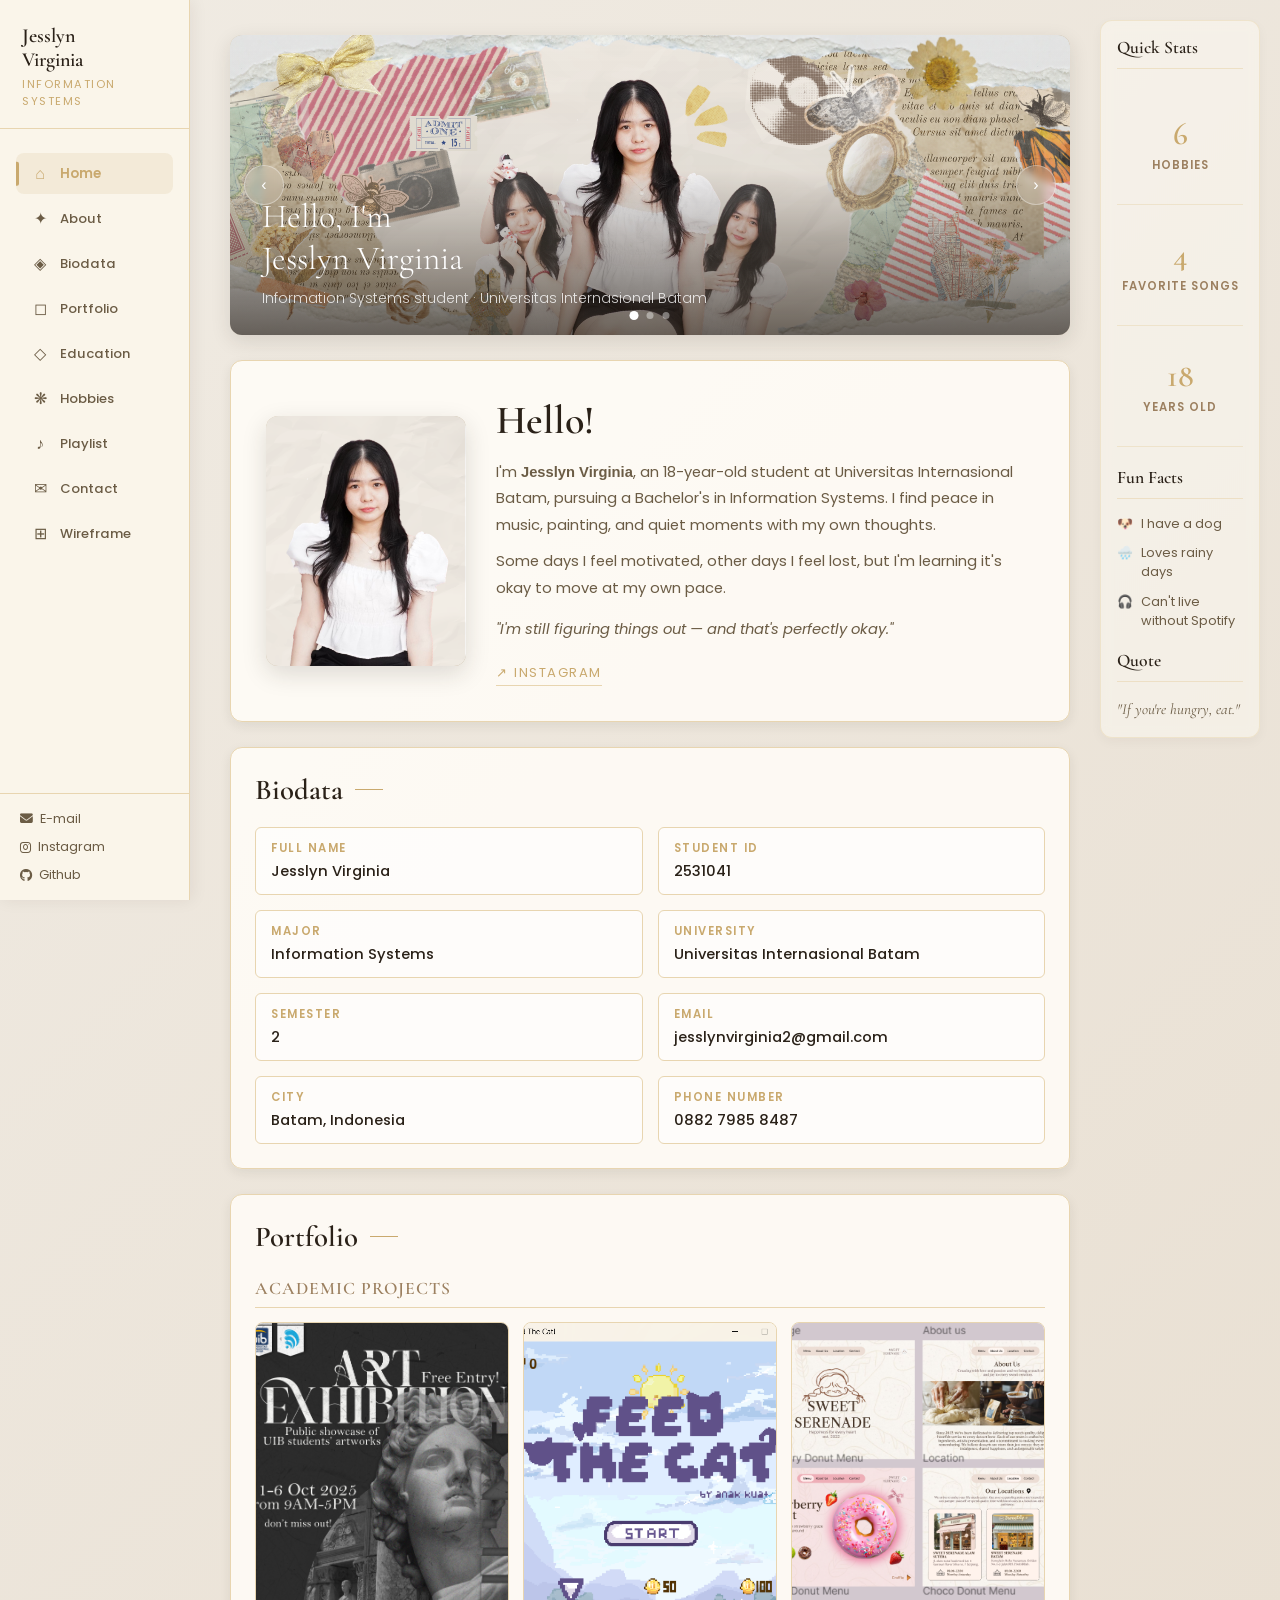
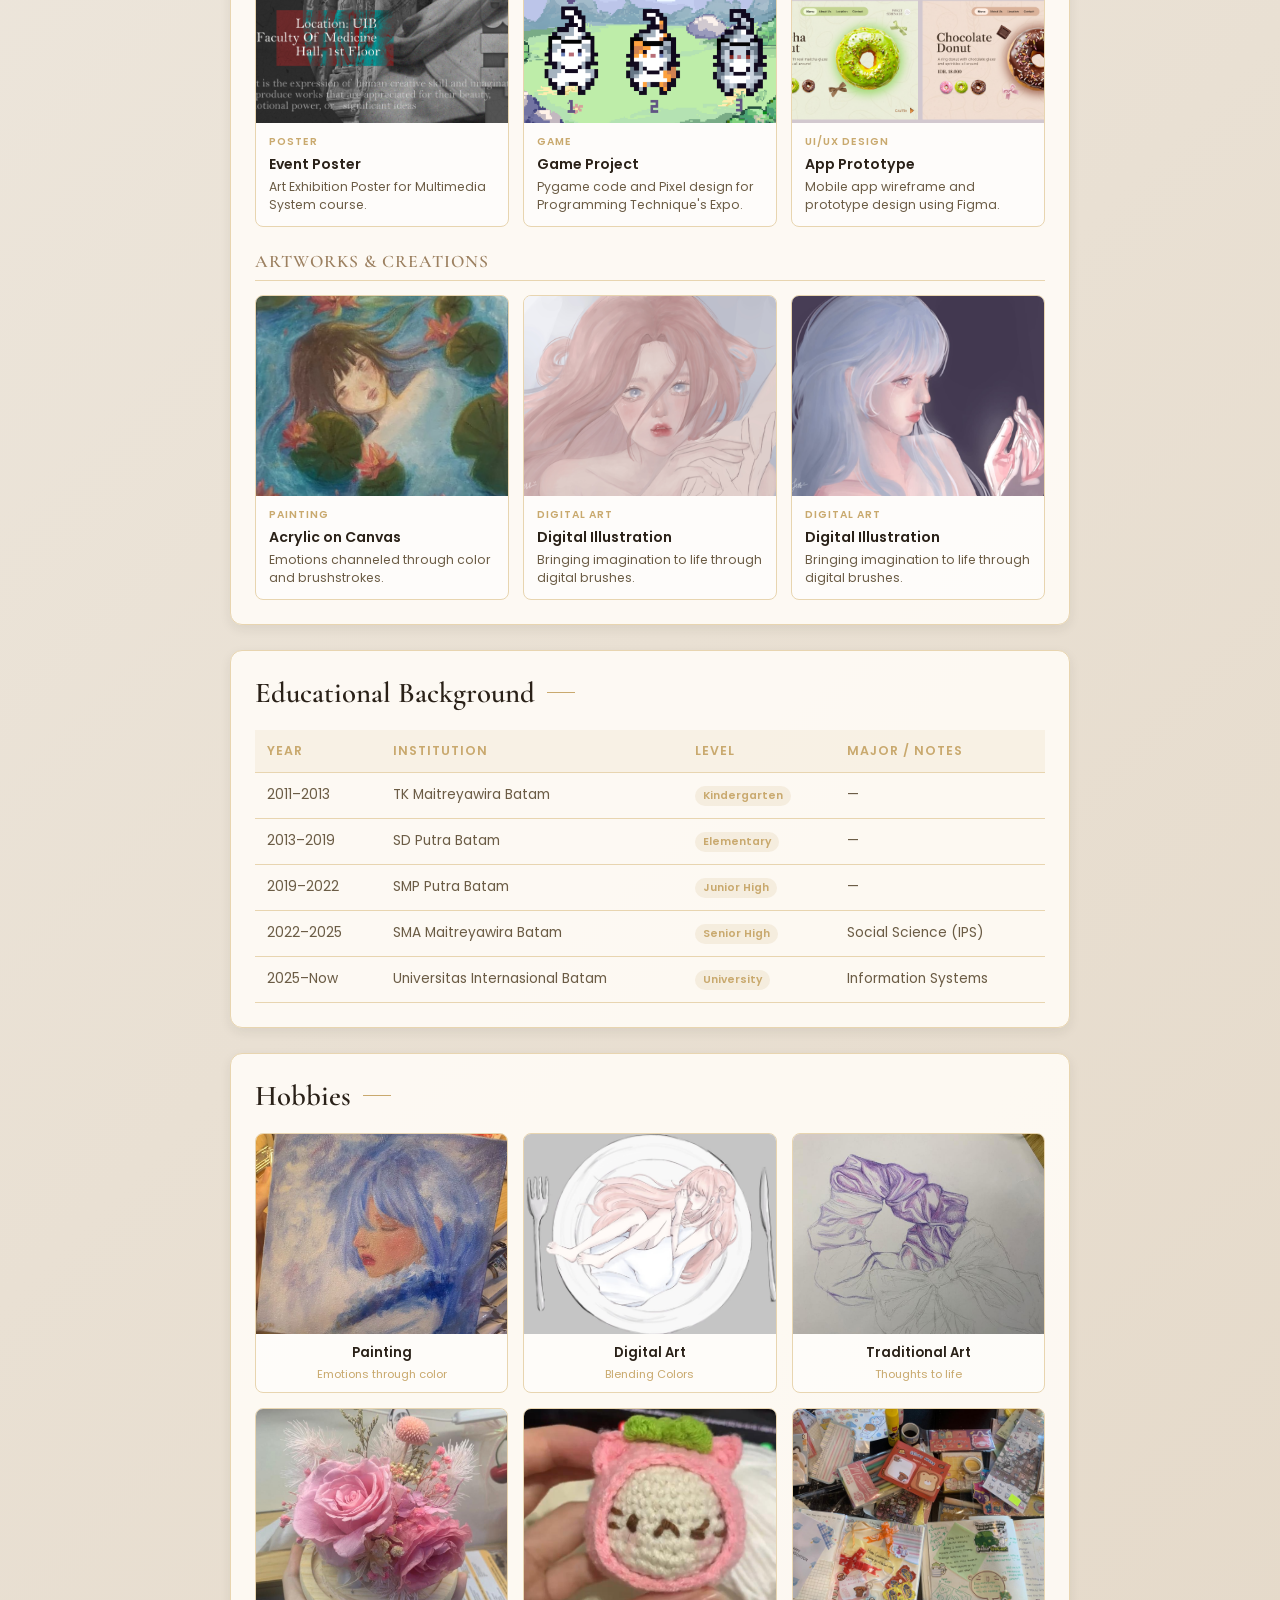
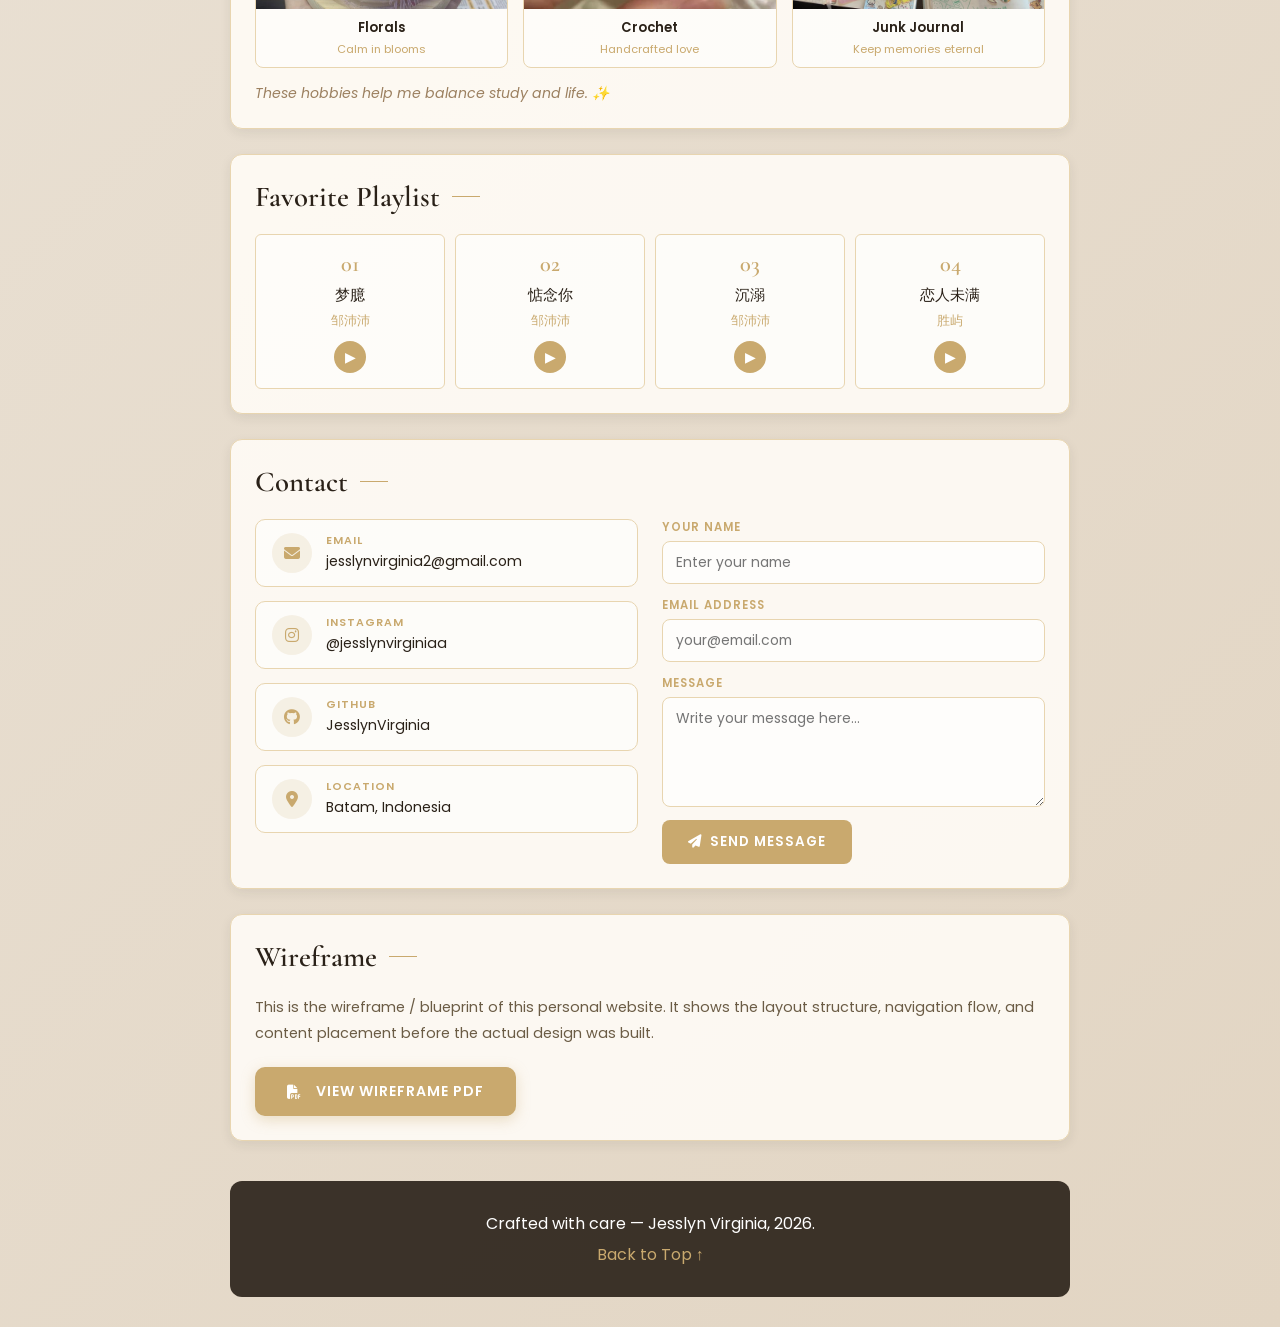
==== commit f5295633: "photo" ====
--- a/biodata.html
+++ b/biodata.html
@@ -107,7 +107,7 @@
             <!-- Hello card -->
             <div class="hero" id="about">
                 <div class="photo-wrap">
-                    <img src="photos/Photo.png" alt="Jesslyn Virginia" onerror="this.style.display='none'">
+                    <img src="photos/photo.png" alt="Jesslyn Virginia" onerror="this.style.display='none'">
                 </div>
                 <div class="hero-content">
                     <h2>Hello!</h2>
--- a/style.css
+++ b/style.css
@@ -223,8 +223,8 @@
 
         /* ── RIGHT ASIDE ── */
         .right-aside {
-            width: 220px;
-            padding: 20px 0 20px 20px;
+           width: 220px; /* sebelumnya 220px */
+            padding: 20px 0 20px 14px;
             flex-shrink: 0;
         }
 
@@ -345,11 +345,13 @@
         .slider-wrap {
             position: relative;
             width: 100%;
-            height: 340px;
+            height: 300px;
             border-radius: 12px;
             overflow: hidden;
             box-shadow: 0 6px 20px rgba(42, 33, 24, 0.12);
             margin-bottom: 25px;
+            background-size: 100% 100%;
+            
         }
 
         .slide {
@@ -500,7 +502,7 @@
             gap: 30px;
             align-items: center;
             background: var(--white-card);
-            padding: 40px;
+            padding: 35px;
             border-radius: 12px;
             box-shadow: 0 4px 12px rgba(42, 33, 24, 0.08);
             border: 1px solid var(--border);
@@ -629,7 +631,7 @@
 
         .portfolio-thumb {
             width: 100%;
-            height: 200px;
+            height: 400px;
             display: flex;
             align-items: center;
             justify-content: center;
@@ -645,6 +647,44 @@
 
         .portfolio-card:hover .portfolio-thumb img {
             transform: scale(1.08);
+        }
+
+        /* Artworks — tinggi 200px */
+        .portfolio-thumb-sm {
+            width: 100%;
+            height: 200px;
+            display: flex;
+            align-items: center;
+            justify-content: center;
+            overflow: hidden;
+        }
+
+        .portfolio-thumb-sm img {
+            width: 100%;
+            height: 100%;
+            object-fit: cover;
+            transition: transform 0.4s;
+        }
+
+        .portfolio-card:hover .portfolio-thumb-sm img {
+            transform: scale(1.05);
+        }
+
+        .portfolio-section-label {
+            font-family: 'Cormorant Garamond', serif;
+            font-size: 1.1rem;
+            font-weight: 600;
+            color: var(--brown-light);
+            letter-spacing: 1px;
+            text-transform: uppercase;
+            margin-bottom: 14px;
+            margin-top: 24px;
+            padding-bottom: 8px;
+            border-bottom: 1px solid var(--border);
+        }
+
+        .portfolio-section-label:first-child {
+            margin-top: 0;
         }
 
         .pt-ph {
@@ -753,7 +793,7 @@
 
         .hobby-img-wrap {
             width: 100%;
-            height: 150px;
+            height: 200px;
             overflow: hidden;
         }
 
@@ -1032,48 +1072,6 @@
             padding: 1px 6px;
             border-radius: 4px;
         }
-
-
-        /* ── PORTFOLIO TABS ── */
-        .tab-bar {
-            display: flex;
-            gap: 8px;
-            margin-bottom: 22px;
-        }
-
-        .tab-btn {
-            padding: 8px 22px;
-            border-radius: 30px;
-            border: 1px solid var(--border);
-            background: rgba(255, 255, 255, 0.6);
-            font-family: 'Poppins', sans-serif;
-            font-size: 0.82rem;
-            font-weight: 500;
-            color: var(--brown-mid);
-            cursor: pointer;
-            transition: all 0.25s ease;
-        }
-
-        .tab-btn:hover {
-            border-color: var(--gold);
-            color: var(--gold);
-        }
-
-        .tab-btn.active {
-            background: var(--gold);
-            border-color: var(--gold);
-            color: white;
-            font-weight: 600;
-        }
-
-        .tab-panel {
-            display: none;
-        }
-
-        .tab-panel.active {
-            display: block;
-        }
-
 
         /* ── FOOTER ── */
         footer {
@@ -1219,3 +1217,37 @@
             .portfolio-grid { grid-template-columns: repeat(2, 1fr); }
             .contact-wrap { grid-template-columns: 1fr; }
         }
+
+        /* ── Tambah media query baru untuk 1280px ── */
+@media (max-width: 1280px) {
+    :root {
+        --sidebar-w: 190px;
+    }
+
+    .right-aside {
+        width: 170px;
+        padding: 20px 0 20px 10px;
+    }
+
+    .right-aside-inner {
+        padding: 16px;
+    }
+
+    .sidebar-brand h1 {
+        font-size: 1.25rem;
+    }
+
+    .card {
+        padding: 24px;
+    }
+
+    .portfolio-grid {
+        grid-template-columns: repeat(3, 1fr);
+        gap: 14px;
+    }
+
+    .song-grid {
+        grid-template-columns: repeat(4, 1fr);
+        gap: 10px;
+    }
+}
